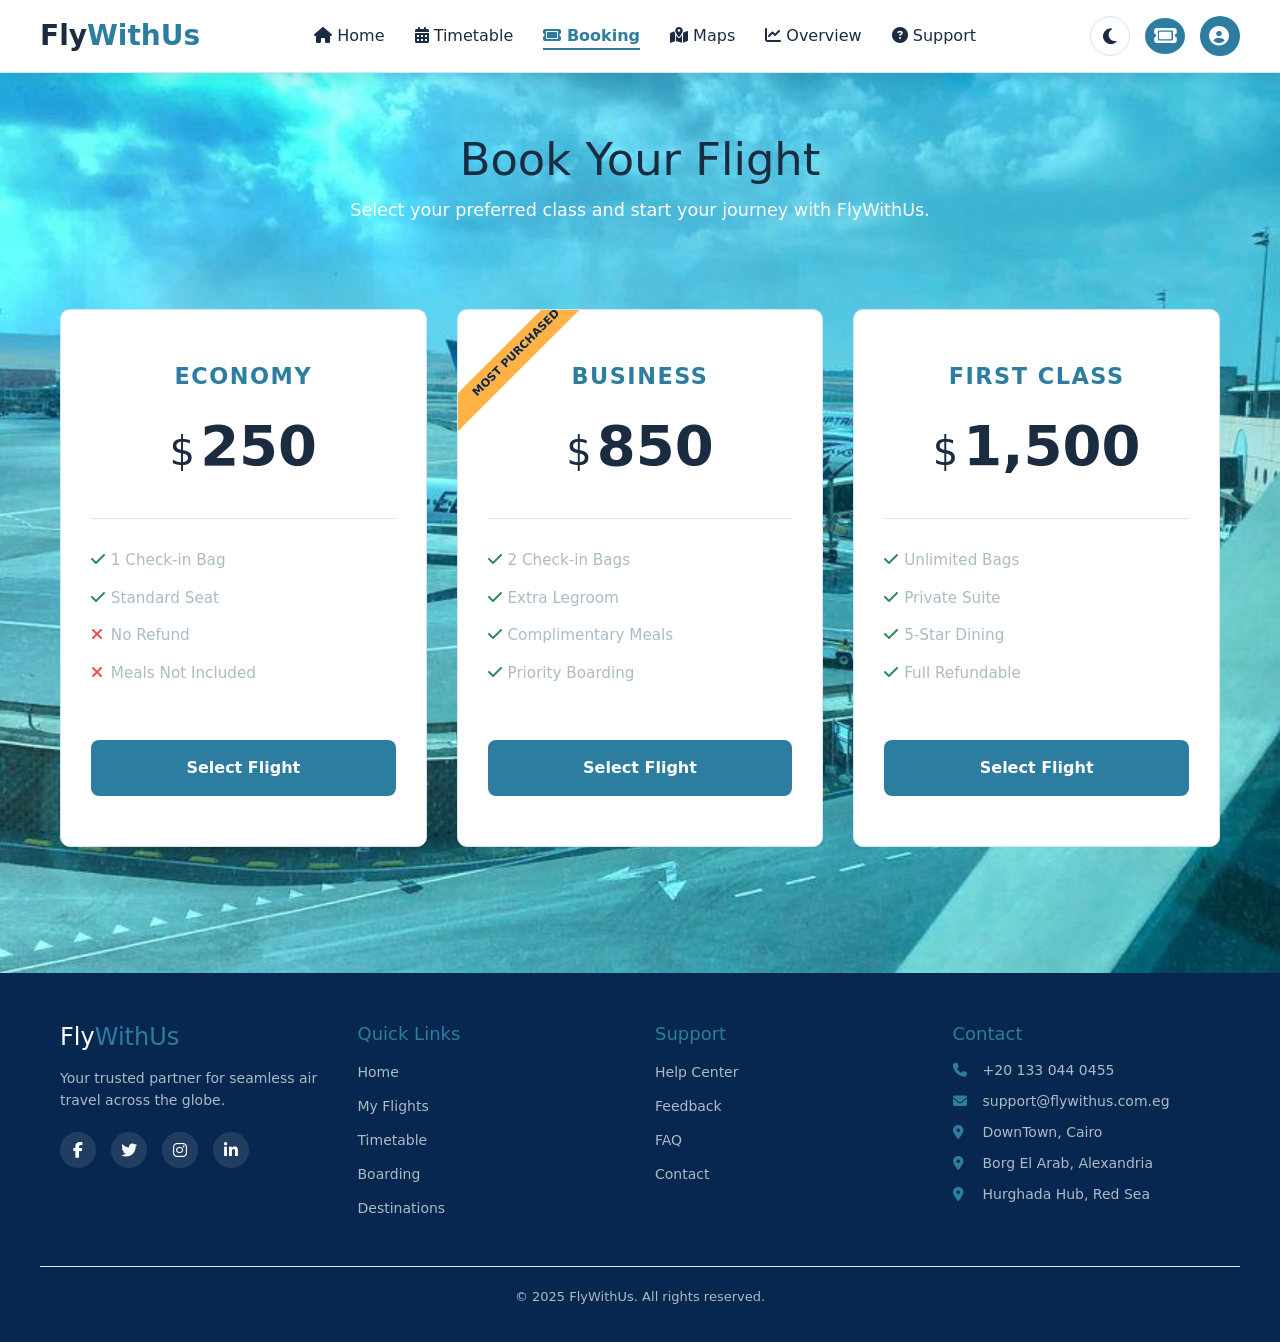
==== Pages/boarding.html @ e9a85240 "dd" ====
<!DOCTYPE html>
<html lang="en">

<head>
    <meta charset="UTF-8">
    <meta name="viewport" content="width=device-width, initial-scale=1.0, user-scalable=yes">
    <title>FlyWithUs | Boarding</title>

    <link rel="stylesheet" href="../Css/bootstrap.css">
    <link rel="stylesheet" href="../Css/fonts.css">
    <link rel="stylesheet" href="../Css/master.css">

    <link rel="stylesheet" href="../Css/Themes/lightTheme.css" id="theme-style">

    <link rel="icon" href="../Imgs/33.jpg" type="image/jpeg">

    <link rel="stylesheet" href="https://cdnjs.cloudflare.com/ajax/libs/font-awesome/6.5.2/css/all.min.css">
</head>

<body>
    <header>
        <div class="logo">
            <a href="../index.html" style="text-decoration: none;">
                <p>Fly<span>WithUs</span></p>
            </a>

        </div>
        <nav>
            <ul>
                <li>
                    <a href="../index.html">
                        <i class="fa-solid fa-house"></i> Home
                    </a>
                </li>
                <li>
                    <a href="../Pages/timetable.html">
                        <i class="fa-solid fa-calendar-days"></i> Timetable
                    </a>
                </li>
                <li>
                    <a href="../Pages/boarding.html" class="active">
                        <i class="fa-solid fa-ticket"></i> Booking
                    </a>
                </li>
                <li>
                    <a href="../Pages/maps-Places.html">
                        <i class="fa-solid fa-map-location-dot"></i> Maps
                    </a>
                </li>
                <li>
                    <a href="../Pages/overview.html">
                        <i class="fa-solid fa-chart-line"></i> Overview
                    </a>
                </li>
                <li>
                    <a href="../Pages/support-feedback.html">
                        <i class="fa-solid fa-circle-question"></i> Support
                    </a>
                </li>
            </ul>
        </nav>
        <div class="header-actions">
            <button id="themeToggle" class="theme-btn" aria-label="Toggle theme">
                <i class="fas fa-moon"></i>
            </button>

            <!-- Ticket Button -->
            <a href="../Pages/yourFlights.html" class="flight-btn">
                <i class="fa-solid fa-ticket"></i> </a>

            <!-- Profile Button -->
            <a href="../Pages/signIn.html" class="profile-btn">
                <i class="fas fa-user-circle"></i>
                <span>Profile</span>
            </a>
        </div>
    </header>
    <main class="booking-container">
        <section class="booking-header">
            <h1>Book Your Flight</h1>
            <p>Select your preferred class and start your journey with FlyWithUs.</p>
        </section>

        <div class="ticket-grid">
            <div class="ticket-card firstone">
                <div class="ticket-type economy ">Economy</div>
                <div class="ticket-price">
                    <span class="currency">$</span>
                    <span class="amount">250</span>
                </div>
                <ul class="ticket-features">
                    <li><i class="fas fa-check"></i> 1 Check-in Bag</li>
                    <li><i class="fas fa-check"></i> Standard Seat</li>
                    <li><i class="fas fa-times"></i> No Refund</li>
                    <li><i class="fas fa-times"></i> Meals Not Included</li>
                </ul>
                <button class="btn-buy">Select Flight</button>
            </div>

            <div class="ticket-card featured secondone">
                <div class="ticket-type business">Business</div>
                <div class="ticket-price">
                    <span class="currency">$</span>
                    <span class="amount">850</span>
                </div>
                <ul class="ticket-features">
                    <li><i class="fas fa-check"></i> 2 Check-in Bags</li>
                    <li><i class="fas fa-check"></i> Extra Legroom</li>
                    <li><i class="fas fa-check"></i> Complimentary Meals</li>
                    <li><i class="fas fa-check"></i> Priority Boarding</li>
                </ul>
                <button class="btn-buy">Select Flight</button>
            </div>

            <div class="ticket-card thirdone">
                <div class="ticket-type first">First Class</div>
                <div class="ticket-price">
                    <span class="currency">$</span>
                    <span class="amount">1,500</span>
                </div>
                <ul class="ticket-features">
                    <li><i class="fas fa-check"></i> Unlimited Bags</li>
                    <li><i class="fas fa-check"></i> Private Suite</li>
                    <li><i class="fas fa-check"></i> 5-Star Dining</li>
                    <li><i class="fas fa-check"></i> Full Refundable</li>
                </ul>
                <button class="btn-buy">Select Flight</button>
            </div>
        </div>
    </main>
    <footer class="simple-footer">
        <div class="footer-grid">
            <div class="footer-col">
                <h3>Fly<span>WithUs</span></h3>
                <p>Your trusted partner for seamless air travel across the globe.</p>
                <div class="social-icons">
                    <a href="#"><i class="fab fa-facebook-f"></i></a>
                    <a href="#"><i class="fab fa-twitter"></i></a>
                    <a href="#"><i class="fab fa-instagram"></i></a>
                    <a href="#"><i class="fab fa-linkedin-in"></i></a>
                </div>
            </div>

            <div class="footer-col">
                <h4>Quick Links</h4>
                <ul>
                    <li><a href="../index.html">Home</a></li>
                    <li><a href="../Pages/yourFlights.html">My Flights</a></li>
                    <li><a href="../Pages/timetable.html">Timetable</a></li>
                    <li><a href="../Pages/boarding.html">Boarding</a></li>
                    <li><a href="../Pages/maps-Places.html">Destinations</a></li>
                </ul>
            </div>

            <div class="footer-col">
                <h4>Support</h4>
                <ul>
                    <li><a href="../Pages/support-feedback.html">Help Center</a></li>
                    <li><a href="../Pages/support-feedback.html">Feedback</a></li>
                    <li><a href="#">FAQ</a></li>
                    <li><a href="#">Contact</a></li>
                </ul>
            </div>

            <div class="footer-col">
                <h4>Contact</h4>
                <ul class="contact-list">
                    <li><i class="fas fa-phone"></i> +20 133 044 0455</li>
                    <li><i class="fas fa-envelope"></i> support@flywithus.com.eg</li>
                    <li><i class="fas fa-map-marker-alt"></i> DownTown, Cairo</li>
                    <li><i class="fas fa-map-marker-alt"></i> Borg El Arab, Alexandria</li>
                    <li><i class="fas fa-map-marker-alt"></i> Hurghada Hub, Red Sea</li>
                </ul>
            </div>
        </div>

        <div class="footer-bottom">
            <p>&copy; 2025 FlyWithUs. All rights reserved.</p>
        </div>
    </footer>

    <script src="../Js/main.js"></script>
    <script src="../Js/bootstrap.js"></script>
</body>

</html>
---- Css/fonts.css ----
/* vietnamese */
@font-face {
    font-family: 'Barlow Condensed';
    font-style: italic;
    font-weight: 100;
    font-display: swap;
    src: url(https://fonts.gstatic.com/s/barlowcondensed/v13/HTxzL3I-JCGChYJ8VI-L6OO_au7B6xTru2H-nKw7aw.woff2) format('woff2');
    unicode-range: U+0102-0103, U+0110-0111, U+0128-0129, U+0168-0169, U+01A0-01A1, U+01AF-01B0, U+0300-0301, U+0303-0304, U+0308-0309, U+0323, U+0329, U+1EA0-1EF9, U+20AB;
}

/* latin-ext */
@font-face {
    font-family: 'Barlow Condensed';
    font-style: italic;
    font-weight: 100;
    font-display: swap;
    src: url(https://fonts.gstatic.com/s/barlowcondensed/v13/HTxzL3I-JCGChYJ8VI-L6OO_au7B6xTru2H_nKw7aw.woff2) format('woff2');
    unicode-range: U+0100-02BA, U+02BD-02C5, U+02C7-02CC, U+02CE-02D7, U+02DD-02FF, U+0304, U+0308, U+0329, U+1D00-1DBF, U+1E00-1E9F, U+1EF2-1EFF, U+2020, U+20A0-20AB, U+20AD-20C0, U+2113, U+2C60-2C7F, U+A720-A7FF;
}

/* latin */
@font-face {
    font-family: 'Barlow Condensed';
    font-style: italic;
    font-weight: 100;
    font-display: swap;
    src: url(https://fonts.gstatic.com/s/barlowcondensed/v13/HTxzL3I-JCGChYJ8VI-L6OO_au7B6xTru2HxnKw.woff2) format('woff2');
    unicode-range: U+0000-00FF, U+0131, U+0152-0153, U+02BB-02BC, U+02C6, U+02DA, U+02DC, U+0304, U+0308, U+0329, U+2000-206F, U+20AC, U+2122, U+2191, U+2193, U+2212, U+2215, U+FEFF, U+FFFD;
}

/* vietnamese */
@font-face {
    font-family: 'Barlow Condensed';
    font-style: italic;
    font-weight: 200;
    font-display: swap;
    src: url(https://fonts.gstatic.com/s/barlowcondensed/v13/HTxyL3I-JCGChYJ8VI-L6OO_au7B6xTrF3DmtIkGUrs.woff2) format('woff2');
    unicode-range: U+0102-0103, U+0110-0111, U+0128-0129, U+0168-0169, U+01A0-01A1, U+01AF-01B0, U+0300-0301, U+0303-0304, U+0308-0309, U+0323, U+0329, U+1EA0-1EF9, U+20AB;
}

/* latin-ext */
@font-face {
    font-family: 'Barlow Condensed';
    font-style: italic;
    font-weight: 200;
    font-display: swap;
    src: url(https://fonts.gstatic.com/s/barlowcondensed/v13/HTxyL3I-JCGChYJ8VI-L6OO_au7B6xTrF3DmtYkGUrs.woff2) format('woff2');
    unicode-range: U+0100-02BA, U+02BD-02C5, U+02C7-02CC, U+02CE-02D7, U+02DD-02FF, U+0304, U+0308, U+0329, U+1D00-1DBF, U+1E00-1E9F, U+1EF2-1EFF, U+2020, U+20A0-20AB, U+20AD-20C0, U+2113, U+2C60-2C7F, U+A720-A7FF;
}

/* latin */
@font-face {
    font-family: 'Barlow Condensed';
    font-style: italic;
    font-weight: 200;
    font-display: swap;
    src: url(https://fonts.gstatic.com/s/barlowcondensed/v13/HTxyL3I-JCGChYJ8VI-L6OO_au7B6xTrF3Dmu4kG.woff2) format('woff2');
    unicode-range: U+0000-00FF, U+0131, U+0152-0153, U+02BB-02BC, U+02C6, U+02DA, U+02DC, U+0304, U+0308, U+0329, U+2000-206F, U+20AC, U+2122, U+2191, U+2193, U+2212, U+2215, U+FEFF, U+FFFD;
}

/* vietnamese */
@font-face {
    font-family: 'Barlow Condensed';
    font-style: italic;
    font-weight: 300;
    font-display: swap;
    src: url(https://fonts.gstatic.com/s/barlowcondensed/v13/HTxyL3I-JCGChYJ8VI-L6OO_au7B6xTrc3PmtIkGUrs.woff2) format('woff2');
    unicode-range: U+0102-0103, U+0110-0111, U+0128-0129, U+0168-0169, U+01A0-01A1, U+01AF-01B0, U+0300-0301, U+0303-0304, U+0308-0309, U+0323, U+0329, U+1EA0-1EF9, U+20AB;
}

/* latin-ext */
@font-face {
    font-family: 'Barlow Condensed';
    font-style: italic;
    font-weight: 300;
    font-display: swap;
    src: url(https://fonts.gstatic.com/s/barlowcondensed/v13/HTxyL3I-JCGChYJ8VI-L6OO_au7B6xTrc3PmtYkGUrs.woff2) format('woff2');
    unicode-range: U+0100-02BA, U+02BD-02C5, U+02C7-02CC, U+02CE-02D7, U+02DD-02FF, U+0304, U+0308, U+0329, U+1D00-1DBF, U+1E00-1E9F, U+1EF2-1EFF, U+2020, U+20A0-20AB, U+20AD-20C0, U+2113, U+2C60-2C7F, U+A720-A7FF;
}

/* latin */
@font-face {
    font-family: 'Barlow Condensed';
    font-style: italic;
    font-weight: 300;
    font-display: swap;
    src: url(https://fonts.gstatic.com/s/barlowcondensed/v13/HTxyL3I-JCGChYJ8VI-L6OO_au7B6xTrc3Pmu4kG.woff2) format('woff2');
    unicode-range: U+0000-00FF, U+0131, U+0152-0153, U+02BB-02BC, U+02C6, U+02DA, U+02DC, U+0304, U+0308, U+0329, U+2000-206F, U+20AC, U+2122, U+2191, U+2193, U+2212, U+2215, U+FEFF, U+FFFD;
}

/* vietnamese */
@font-face {
    font-family: 'Barlow Condensed';
    font-style: italic;
    font-weight: 400;
    font-display: swap;
    src: url(https://fonts.gstatic.com/s/barlowcondensed/v13/HTxxL3I-JCGChYJ8VI-L6OO_au7B6xTj11HzhKg.woff2) format('woff2');
    unicode-range: U+0102-0103, U+0110-0111, U+0128-0129, U+0168-0169, U+01A0-01A1, U+01AF-01B0, U+0300-0301, U+0303-0304, U+0308-0309, U+0323, U+0329, U+1EA0-1EF9, U+20AB;
}

/* latin-ext */
@font-face {
    font-family: 'Barlow Condensed';
    font-style: italic;
    font-weight: 400;
    font-display: swap;
    src: url(https://fonts.gstatic.com/s/barlowcondensed/v13/HTxxL3I-JCGChYJ8VI-L6OO_au7B6xTj1lHzhKg.woff2) format('woff2');
    unicode-range: U+0100-02BA, U+02BD-02C5, U+02C7-02CC, U+02CE-02D7, U+02DD-02FF, U+0304, U+0308, U+0329, U+1D00-1DBF, U+1E00-1E9F, U+1EF2-1EFF, U+2020, U+20A0-20AB, U+20AD-20C0, U+2113, U+2C60-2C7F, U+A720-A7FF;
}

/* latin */
@font-face {
    font-family: 'Barlow Condensed';
    font-style: italic;
    font-weight: 400;
    font-display: swap;
    src: url(https://fonts.gstatic.com/s/barlowcondensed/v13/HTxxL3I-JCGChYJ8VI-L6OO_au7B6xTj2FHz.woff2) format('woff2');
    unicode-range: U+0000-00FF, U+0131, U+0152-0153, U+02BB-02BC, U+02C6, U+02DA, U+02DC, U+0304, U+0308, U+0329, U+2000-206F, U+20AC, U+2122, U+2191, U+2193, U+2212, U+2215, U+FEFF, U+FFFD;
}

/* vietnamese */
@font-face {
    font-family: 'Barlow Condensed';
    font-style: italic;
    font-weight: 500;
    font-display: swap;
    src: url(https://fonts.gstatic.com/s/barlowcondensed/v13/HTxyL3I-JCGChYJ8VI-L6OO_au7B6xTrK3LmtIkGUrs.woff2) format('woff2');
    unicode-range: U+0102-0103, U+0110-0111, U+0128-0129, U+0168-0169, U+01A0-01A1, U+01AF-01B0, U+0300-0301, U+0303-0304, U+0308-0309, U+0323, U+0329, U+1EA0-1EF9, U+20AB;
}

/* latin-ext */
@font-face {
    font-family: 'Barlow Condensed';
    font-style: italic;
    font-weight: 500;
    font-display: swap;
    src: url(https://fonts.gstatic.com/s/barlowcondensed/v13/HTxyL3I-JCGChYJ8VI-L6OO_au7B6xTrK3LmtYkGUrs.woff2) format('woff2');
    unicode-range: U+0100-02BA, U+02BD-02C5, U+02C7-02CC, U+02CE-02D7, U+02DD-02FF, U+0304, U+0308, U+0329, U+1D00-1DBF, U+1E00-1E9F, U+1EF2-1EFF, U+2020, U+20A0-20AB, U+20AD-20C0, U+2113, U+2C60-2C7F, U+A720-A7FF;
}

/* latin */
@font-face {
    font-family: 'Barlow Condensed';
    font-style: italic;
    font-weight: 500;
    font-display: swap;
    src: url(https://fonts.gstatic.com/s/barlowcondensed/v13/HTxyL3I-JCGChYJ8VI-L6OO_au7B6xTrK3Lmu4kG.woff2) format('woff2');
    unicode-range: U+0000-00FF, U+0131, U+0152-0153, U+02BB-02BC, U+02C6, U+02DA, U+02DC, U+0304, U+0308, U+0329, U+2000-206F, U+20AC, U+2122, U+2191, U+2193, U+2212, U+2215, U+FEFF, U+FFFD;
}

/* vietnamese */
@font-face {
    font-family: 'Barlow Condensed';
    font-style: italic;
    font-weight: 600;
    font-display: swap;
    src: url(https://fonts.gstatic.com/s/barlowcondensed/v13/HTxyL3I-JCGChYJ8VI-L6OO_au7B6xTrB3XmtIkGUrs.woff2) format('woff2');
    unicode-range: U+0102-0103, U+0110-0111, U+0128-0129, U+0168-0169, U+01A0-01A1, U+01AF-01B0, U+0300-0301, U+0303-0304, U+0308-0309, U+0323, U+0329, U+1EA0-1EF9, U+20AB;
}

/* latin-ext */
@font-face {
    font-family: 'Barlow Condensed';
    font-style: italic;
    font-weight: 600;
    font-display: swap;
    src: url(https://fonts.gstatic.com/s/barlowcondensed/v13/HTxyL3I-JCGChYJ8VI-L6OO_au7B6xTrB3XmtYkGUrs.woff2) format('woff2');
    unicode-range: U+0100-02BA, U+02BD-02C5, U+02C7-02CC, U+02CE-02D7, U+02DD-02FF, U+0304, U+0308, U+0329, U+1D00-1DBF, U+1E00-1E9F, U+1EF2-1EFF, U+2020, U+20A0-20AB, U+20AD-20C0, U+2113, U+2C60-2C7F, U+A720-A7FF;
}

/* latin */
@font-face {
    font-family: 'Barlow Condensed';
    font-style: italic;
    font-weight: 600;
    font-display: swap;
    src: url(https://fonts.gstatic.com/s/barlowcondensed/v13/HTxyL3I-JCGChYJ8VI-L6OO_au7B6xTrB3Xmu4kG.woff2) format('woff2');
    unicode-range: U+0000-00FF, U+0131, U+0152-0153, U+02BB-02BC, U+02C6, U+02DA, U+02DC, U+0304, U+0308, U+0329, U+2000-206F, U+20AC, U+2122, U+2191, U+2193, U+2212, U+2215, U+FEFF, U+FFFD;
}

/* vietnamese */
@font-face {
    font-family: 'Barlow Condensed';
    font-style: italic;
    font-weight: 700;
    font-display: swap;
    src: url(https://fonts.gstatic.com/s/barlowcondensed/v13/HTxyL3I-JCGChYJ8VI-L6OO_au7B6xTrY3TmtIkGUrs.woff2) format('woff2');
    unicode-range: U+0102-0103, U+0110-0111, U+0128-0129, U+0168-0169, U+01A0-01A1, U+01AF-01B0, U+0300-0301, U+0303-0304, U+0308-0309, U+0323, U+0329, U+1EA0-1EF9, U+20AB;
}

/* latin-ext */
@font-face {
    font-family: 'Barlow Condensed';
    font-style: italic;
    font-weight: 700;
    font-display: swap;
    src: url(https://fonts.gstatic.com/s/barlowcondensed/v13/HTxyL3I-JCGChYJ8VI-L6OO_au7B6xTrY3TmtYkGUrs.woff2) format('woff2');
    unicode-range: U+0100-02BA, U+02BD-02C5, U+02C7-02CC, U+02CE-02D7, U+02DD-02FF, U+0304, U+0308, U+0329, U+1D00-1DBF, U+1E00-1E9F, U+1EF2-1EFF, U+2020, U+20A0-20AB, U+20AD-20C0, U+2113, U+2C60-2C7F, U+A720-A7FF;
}

/* latin */
@font-face {
    font-family: 'Barlow Condensed';
    font-style: italic;
    font-weight: 700;
    font-display: swap;
    src: url(https://fonts.gstatic.com/s/barlowcondensed/v13/HTxyL3I-JCGChYJ8VI-L6OO_au7B6xTrY3Tmu4kG.woff2) format('woff2');
    unicode-range: U+0000-00FF, U+0131, U+0152-0153, U+02BB-02BC, U+02C6, U+02DA, U+02DC, U+0304, U+0308, U+0329, U+2000-206F, U+20AC, U+2122, U+2191, U+2193, U+2212, U+2215, U+FEFF, U+FFFD;
}

/* vietnamese */
@font-face {
    font-family: 'Barlow Condensed';
    font-style: italic;
    font-weight: 800;
    font-display: swap;
    src: url(https://fonts.gstatic.com/s/barlowcondensed/v13/HTxyL3I-JCGChYJ8VI-L6OO_au7B6xTrf3fmtIkGUrs.woff2) format('woff2');
    unicode-range: U+0102-0103, U+0110-0111, U+0128-0129, U+0168-0169, U+01A0-01A1, U+01AF-01B0, U+0300-0301, U+0303-0304, U+0308-0309, U+0323, U+0329, U+1EA0-1EF9, U+20AB;
}

/* latin-ext */
@font-face {
    font-family: 'Barlow Condensed';
    font-style: italic;
    font-weight: 800;
    font-display: swap;
    src: url(https://fonts.gstatic.com/s/barlowcondensed/v13/HTxyL3I-JCGChYJ8VI-L6OO_au7B6xTrf3fmtYkGUrs.woff2) format('woff2');
    unicode-range: U+0100-02BA, U+02BD-02C5, U+02C7-02CC, U+02CE-02D7, U+02DD-02FF, U+0304, U+0308, U+0329, U+1D00-1DBF, U+1E00-1E9F, U+1EF2-1EFF, U+2020, U+20A0-20AB, U+20AD-20C0, U+2113, U+2C60-2C7F, U+A720-A7FF;
}

/* latin */
@font-face {
    font-family: 'Barlow Condensed';
    font-style: italic;
    font-weight: 800;
    font-display: swap;
    src: url(https://fonts.gstatic.com/s/barlowcondensed/v13/HTxyL3I-JCGChYJ8VI-L6OO_au7B6xTrf3fmu4kG.woff2) format('woff2');
    unicode-range: U+0000-00FF, U+0131, U+0152-0153, U+02BB-02BC, U+02C6, U+02DA, U+02DC, U+0304, U+0308, U+0329, U+2000-206F, U+20AC, U+2122, U+2191, U+2193, U+2212, U+2215, U+FEFF, U+FFFD;
}

/* vietnamese */
@font-face {
    font-family: 'Barlow Condensed';
    font-style: italic;
    font-weight: 900;
    font-display: swap;
    src: url(https://fonts.gstatic.com/s/barlowcondensed/v13/HTxyL3I-JCGChYJ8VI-L6OO_au7B6xTrW3bmtIkGUrs.woff2) format('woff2');
    unicode-range: U+0102-0103, U+0110-0111, U+0128-0129, U+0168-0169, U+01A0-01A1, U+01AF-01B0, U+0300-0301, U+0303-0304, U+0308-0309, U+0323, U+0329, U+1EA0-1EF9, U+20AB;
}

/* latin-ext */
@font-face {
    font-family: 'Barlow Condensed';
    font-style: italic;
    font-weight: 900;
    font-display: swap;
    src: url(https://fonts.gstatic.com/s/barlowcondensed/v13/HTxyL3I-JCGChYJ8VI-L6OO_au7B6xTrW3bmtYkGUrs.woff2) format('woff2');
    unicode-range: U+0100-02BA, U+02BD-02C5, U+02C7-02CC, U+02CE-02D7, U+02DD-02FF, U+0304, U+0308, U+0329, U+1D00-1DBF, U+1E00-1E9F, U+1EF2-1EFF, U+2020, U+20A0-20AB, U+20AD-20C0, U+2113, U+2C60-2C7F, U+A720-A7FF;
}

/* latin */
@font-face {
    font-family: 'Barlow Condensed';
    font-style: italic;
    font-weight: 900;
    font-display: swap;
    src: url(https://fonts.gstatic.com/s/barlowcondensed/v13/HTxyL3I-JCGChYJ8VI-L6OO_au7B6xTrW3bmu4kG.woff2) format('woff2');
    unicode-range: U+0000-00FF, U+0131, U+0152-0153, U+02BB-02BC, U+02C6, U+02DA, U+02DC, U+0304, U+0308, U+0329, U+2000-206F, U+20AC, U+2122, U+2191, U+2193, U+2212, U+2215, U+FEFF, U+FFFD;
}

/* vietnamese */
@font-face {
    font-family: 'Barlow Condensed';
    font-style: normal;
    font-weight: 100;
    font-display: swap;
    src: url(https://fonts.gstatic.com/s/barlowcondensed/v13/HTxxL3I-JCGChYJ8VI-L6OO_au7B43Lj11HzhKg.woff2) format('woff2');
    unicode-range: U+0102-0103, U+0110-0111, U+0128-0129, U+0168-0169, U+01A0-01A1, U+01AF-01B0, U+0300-0301, U+0303-0304, U+0308-0309, U+0323, U+0329, U+1EA0-1EF9, U+20AB;
}

/* latin-ext */
@font-face {
    font-family: 'Barlow Condensed';
    font-style: normal;
    font-weight: 100;
    font-display: swap;
    src: url(https://fonts.gstatic.com/s/barlowcondensed/v13/HTxxL3I-JCGChYJ8VI-L6OO_au7B43Lj1lHzhKg.woff2) format('woff2');
    unicode-range: U+0100-02BA, U+02BD-02C5, U+02C7-02CC, U+02CE-02D7, U+02DD-02FF, U+0304, U+0308, U+0329, U+1D00-1DBF, U+1E00-1E9F, U+1EF2-1EFF, U+2020, U+20A0-20AB, U+20AD-20C0, U+2113, U+2C60-2C7F, U+A720-A7FF;
}

/* latin */
@font-face {
    font-family: 'Barlow Condensed';
    font-style: normal;
    font-weight: 100;
    font-display: swap;
    src: url(https://fonts.gstatic.com/s/barlowcondensed/v13/HTxxL3I-JCGChYJ8VI-L6OO_au7B43Lj2FHz.woff2) format('woff2');
    unicode-range: U+0000-00FF, U+0131, U+0152-0153, U+02BB-02BC, U+02C6, U+02DA, U+02DC, U+0304, U+0308, U+0329, U+2000-206F, U+20AC, U+2122, U+2191, U+2193, U+2212, U+2215, U+FEFF, U+FFFD;
}

/* vietnamese */
@font-face {
    font-family: 'Barlow Condensed';
    font-style: normal;
    font-weight: 200;
    font-display: swap;
    src: url(https://fonts.gstatic.com/s/barlowcondensed/v13/HTxwL3I-JCGChYJ8VI-L6OO_au7B497yz3nWuZEC.woff2) format('woff2');
    unicode-range: U+0102-0103, U+0110-0111, U+0128-0129, U+0168-0169, U+01A0-01A1, U+01AF-01B0, U+0300-0301, U+0303-0304, U+0308-0309, U+0323, U+0329, U+1EA0-1EF9, U+20AB;
}

/* latin-ext */
@font-face {
    font-family: 'Barlow Condensed';
    font-style: normal;
    font-weight: 200;
    font-display: swap;
    src: url(https://fonts.gstatic.com/s/barlowcondensed/v13/HTxwL3I-JCGChYJ8VI-L6OO_au7B497yz3jWuZEC.woff2) format('woff2');
    unicode-range: U+0100-02BA, U+02BD-02C5, U+02C7-02CC, U+02CE-02D7, U+02DD-02FF, U+0304, U+0308, U+0329, U+1D00-1DBF, U+1E00-1E9F, U+1EF2-1EFF, U+2020, U+20A0-20AB, U+20AD-20C0, U+2113, U+2C60-2C7F, U+A720-A7FF;
}

/* latin */
@font-face {
    font-family: 'Barlow Condensed';
    font-style: normal;
    font-weight: 200;
    font-display: swap;
    src: url(https://fonts.gstatic.com/s/barlowcondensed/v13/HTxwL3I-JCGChYJ8VI-L6OO_au7B497yz3bWuQ.woff2) format('woff2');
    unicode-range: U+0000-00FF, U+0131, U+0152-0153, U+02BB-02BC, U+02C6, U+02DA, U+02DC, U+0304, U+0308, U+0329, U+2000-206F, U+20AC, U+2122, U+2191, U+2193, U+2212, U+2215, U+FEFF, U+FFFD;
}

/* vietnamese */
@font-face {
    font-family: 'Barlow Condensed';
    font-style: normal;
    font-weight: 300;
    font-display: swap;
    src: url(https://fonts.gstatic.com/s/barlowcondensed/v13/HTxwL3I-JCGChYJ8VI-L6OO_au7B47rxz3nWuZEC.woff2) format('woff2');
    unicode-range: U+0102-0103, U+0110-0111, U+0128-0129, U+0168-0169, U+01A0-01A1, U+01AF-01B0, U+0300-0301, U+0303-0304, U+0308-0309, U+0323, U+0329, U+1EA0-1EF9, U+20AB;
}

/* latin-ext */
@font-face {
    font-family: 'Barlow Condensed';
    font-style: normal;
    font-weight: 300;
    font-display: swap;
    src: url(https://fonts.gstatic.com/s/barlowcondensed/v13/HTxwL3I-JCGChYJ8VI-L6OO_au7B47rxz3jWuZEC.woff2) format('woff2');
    unicode-range: U+0100-02BA, U+02BD-02C5, U+02C7-02CC, U+02CE-02D7, U+02DD-02FF, U+0304, U+0308, U+0329, U+1D00-1DBF, U+1E00-1E9F, U+1EF2-1EFF, U+2020, U+20A0-20AB, U+20AD-20C0, U+2113, U+2C60-2C7F, U+A720-A7FF;
}

/* latin */
@font-face {
    font-family: 'Barlow Condensed';
    font-style: normal;
    font-weight: 300;
    font-display: swap;
    src: url(https://fonts.gstatic.com/s/barlowcondensed/v13/HTxwL3I-JCGChYJ8VI-L6OO_au7B47rxz3bWuQ.woff2) format('woff2');
    unicode-range: U+0000-00FF, U+0131, U+0152-0153, U+02BB-02BC, U+02C6, U+02DA, U+02DC, U+0304, U+0308, U+0329, U+2000-206F, U+20AC, U+2122, U+2191, U+2193, U+2212, U+2215, U+FEFF, U+FFFD;
}

/* vietnamese */
@font-face {
    font-family: 'Barlow Condensed';
    font-style: normal;
    font-weight: 400;
    font-display: swap;
    src: url(https://fonts.gstatic.com/s/barlowcondensed/v13/HTx3L3I-JCGChYJ8VI-L6OO_au7B6x7T2kn3.woff2) format('woff2');
    unicode-range: U+0102-0103, U+0110-0111, U+0128-0129, U+0168-0169, U+01A0-01A1, U+01AF-01B0, U+0300-0301, U+0303-0304, U+0308-0309, U+0323, U+0329, U+1EA0-1EF9, U+20AB;
}

/* latin-ext */
@font-face {
    font-family: 'Barlow Condensed';
    font-style: normal;
    font-weight: 400;
    font-display: swap;
    src: url(https://fonts.gstatic.com/s/barlowcondensed/v13/HTx3L3I-JCGChYJ8VI-L6OO_au7B6x_T2kn3.woff2) format('woff2');
    unicode-range: U+0100-02BA, U+02BD-02C5, U+02C7-02CC, U+02CE-02D7, U+02DD-02FF, U+0304, U+0308, U+0329, U+1D00-1DBF, U+1E00-1E9F, U+1EF2-1EFF, U+2020, U+20A0-20AB, U+20AD-20C0, U+2113, U+2C60-2C7F, U+A720-A7FF;
}

/* latin */
@font-face {
    font-family: 'Barlow Condensed';
    font-style: normal;
    font-weight: 400;
    font-display: swap;
    src: url(https://fonts.gstatic.com/s/barlowcondensed/v13/HTx3L3I-JCGChYJ8VI-L6OO_au7B6xHT2g.woff2) format('woff2');
    unicode-range: U+0000-00FF, U+0131, U+0152-0153, U+02BB-02BC, U+02C6, U+02DA, U+02DC, U+0304, U+0308, U+0329, U+2000-206F, U+20AC, U+2122, U+2191, U+2193, U+2212, U+2215, U+FEFF, U+FFFD;
}

/* vietnamese */
@font-face {
    font-family: 'Barlow Condensed';
    font-style: normal;
    font-weight: 500;
    font-display: swap;
    src: url(https://fonts.gstatic.com/s/barlowcondensed/v13/HTxwL3I-JCGChYJ8VI-L6OO_au7B4-Lwz3nWuZEC.woff2) format('woff2');
    unicode-range: U+0102-0103, U+0110-0111, U+0128-0129, U+0168-0169, U+01A0-01A1, U+01AF-01B0, U+0300-0301, U+0303-0304, U+0308-0309, U+0323, U+0329, U+1EA0-1EF9, U+20AB;
}

/* latin-ext */
@font-face {
    font-family: 'Barlow Condensed';
    font-style: normal;
    font-weight: 500;
    font-display: swap;
    src: url(https://fonts.gstatic.com/s/barlowcondensed/v13/HTxwL3I-JCGChYJ8VI-L6OO_au7B4-Lwz3jWuZEC.woff2) format('woff2');
    unicode-range: U+0100-02BA, U+02BD-02C5, U+02C7-02CC, U+02CE-02D7, U+02DD-02FF, U+0304, U+0308, U+0329, U+1D00-1DBF, U+1E00-1E9F, U+1EF2-1EFF, U+2020, U+20A0-20AB, U+20AD-20C0, U+2113, U+2C60-2C7F, U+A720-A7FF;
}

/* latin */
@font-face {
    font-family: 'Barlow Condensed';
    font-style: normal;
    font-weight: 500;
    font-display: swap;
    src: url(https://fonts.gstatic.com/s/barlowcondensed/v13/HTxwL3I-JCGChYJ8VI-L6OO_au7B4-Lwz3bWuQ.woff2) format('woff2');
    unicode-range: U+0000-00FF, U+0131, U+0152-0153, U+02BB-02BC, U+02C6, U+02DA, U+02DC, U+0304, U+0308, U+0329, U+2000-206F, U+20AC, U+2122, U+2191, U+2193, U+2212, U+2215, U+FEFF, U+FFFD;
}

/* vietnamese */
@font-face {
    font-family: 'Barlow Condensed';
    font-style: normal;
    font-weight: 600;
    font-display: swap;
    src: url(https://fonts.gstatic.com/s/barlowcondensed/v13/HTxwL3I-JCGChYJ8VI-L6OO_au7B4873z3nWuZEC.woff2) format('woff2');
    unicode-range: U+0102-0103, U+0110-0111, U+0128-0129, U+0168-0169, U+01A0-01A1, U+01AF-01B0, U+0300-0301, U+0303-0304, U+0308-0309, U+0323, U+0329, U+1EA0-1EF9, U+20AB;
}

/* latin-ext */
@font-face {
    font-family: 'Barlow Condensed';
    font-style: normal;
    font-weight: 600;
    font-display: swap;
    src: url(https://fonts.gstatic.com/s/barlowcondensed/v13/HTxwL3I-JCGChYJ8VI-L6OO_au7B4873z3jWuZEC.woff2) format('woff2');
    unicode-range: U+0100-02BA, U+02BD-02C5, U+02C7-02CC, U+02CE-02D7, U+02DD-02FF, U+0304, U+0308, U+0329, U+1D00-1DBF, U+1E00-1E9F, U+1EF2-1EFF, U+2020, U+20A0-20AB, U+20AD-20C0, U+2113, U+2C60-2C7F, U+A720-A7FF;
}

/* latin */
@font-face {
    font-family: 'Barlow Condensed';
    font-style: normal;
    font-weight: 600;
    font-display: swap;
    src: url(https://fonts.gstatic.com/s/barlowcondensed/v13/HTxwL3I-JCGChYJ8VI-L6OO_au7B4873z3bWuQ.woff2) format('woff2');
    unicode-range: U+0000-00FF, U+0131, U+0152-0153, U+02BB-02BC, U+02C6, U+02DA, U+02DC, U+0304, U+0308, U+0329, U+2000-206F, U+20AC, U+2122, U+2191, U+2193, U+2212, U+2215, U+FEFF, U+FFFD;
}

/* vietnamese */
@font-face {
    font-family: 'Barlow Condensed';
    font-style: normal;
    font-weight: 700;
    font-display: swap;
    src: url(https://fonts.gstatic.com/s/barlowcondensed/v13/HTxwL3I-JCGChYJ8VI-L6OO_au7B46r2z3nWuZEC.woff2) format('woff2');
    unicode-range: U+0102-0103, U+0110-0111, U+0128-0129, U+0168-0169, U+01A0-01A1, U+01AF-01B0, U+0300-0301, U+0303-0304, U+0308-0309, U+0323, U+0329, U+1EA0-1EF9, U+20AB;
}

/* latin-ext */
@font-face {
    font-family: 'Barlow Condensed';
    font-style: normal;
    font-weight: 700;
    font-display: swap;
    src: url(https://fonts.gstatic.com/s/barlowcondensed/v13/HTxwL3I-JCGChYJ8VI-L6OO_au7B46r2z3jWuZEC.woff2) format('woff2');
    unicode-range: U+0100-02BA, U+02BD-02C5, U+02C7-02CC, U+02CE-02D7, U+02DD-02FF, U+0304, U+0308, U+0329, U+1D00-1DBF, U+1E00-1E9F, U+1EF2-1EFF, U+2020, U+20A0-20AB, U+20AD-20C0, U+2113, U+2C60-2C7F, U+A720-A7FF;
}

/* latin */
@font-face {
    font-family: 'Barlow Condensed';
    font-style: normal;
    font-weight: 700;
    font-display: swap;
    src: url(https://fonts.gstatic.com/s/barlowcondensed/v13/HTxwL3I-JCGChYJ8VI-L6OO_au7B46r2z3bWuQ.woff2) format('woff2');
    unicode-range: U+0000-00FF, U+0131, U+0152-0153, U+02BB-02BC, U+02C6, U+02DA, U+02DC, U+0304, U+0308, U+0329, U+2000-206F, U+20AC, U+2122, U+2191, U+2193, U+2212, U+2215, U+FEFF, U+FFFD;
}

/* vietnamese */
@font-face {
    font-family: 'Barlow Condensed';
    font-style: normal;
    font-weight: 800;
    font-display: swap;
    src: url(https://fonts.gstatic.com/s/barlowcondensed/v13/HTxwL3I-JCGChYJ8VI-L6OO_au7B47b1z3nWuZEC.woff2) format('woff2');
    unicode-range: U+0102-0103, U+0110-0111, U+0128-0129, U+0168-0169, U+01A0-01A1, U+01AF-01B0, U+0300-0301, U+0303-0304, U+0308-0309, U+0323, U+0329, U+1EA0-1EF9, U+20AB;
}

/* latin-ext */
@font-face {
    font-family: 'Barlow Condensed';
    font-style: normal;
    font-weight: 800;
    font-display: swap;
    src: url(https://fonts.gstatic.com/s/barlowcondensed/v13/HTxwL3I-JCGChYJ8VI-L6OO_au7B47b1z3jWuZEC.woff2) format('woff2');
    unicode-range: U+0100-02BA, U+02BD-02C5, U+02C7-02CC, U+02CE-02D7, U+02DD-02FF, U+0304, U+0308, U+0329, U+1D00-1DBF, U+1E00-1E9F, U+1EF2-1EFF, U+2020, U+20A0-20AB, U+20AD-20C0, U+2113, U+2C60-2C7F, U+A720-A7FF;
}

/* latin */
@font-face {
    font-family: 'Barlow Condensed';
    font-style: normal;
    font-weight: 800;
    font-display: swap;
    src: url(https://fonts.gstatic.com/s/barlowcondensed/v13/HTxwL3I-JCGChYJ8VI-L6OO_au7B47b1z3bWuQ.woff2) format('woff2');
    unicode-range: U+0000-00FF, U+0131, U+0152-0153, U+02BB-02BC, U+02C6, U+02DA, U+02DC, U+0304, U+0308, U+0329, U+2000-206F, U+20AC, U+2122, U+2191, U+2193, U+2212, U+2215, U+FEFF, U+FFFD;
}

/* vietnamese */
@font-face {
    font-family: 'Barlow Condensed';
    font-style: normal;
    font-weight: 900;
    font-display: swap;
    src: url(https://fonts.gstatic.com/s/barlowcondensed/v13/HTxwL3I-JCGChYJ8VI-L6OO_au7B45L0z3nWuZEC.woff2) format('woff2');
    unicode-range: U+0102-0103, U+0110-0111, U+0128-0129, U+0168-0169, U+01A0-01A1, U+01AF-01B0, U+0300-0301, U+0303-0304, U+0308-0309, U+0323, U+0329, U+1EA0-1EF9, U+20AB;
}

/* latin-ext */
@font-face {
    font-family: 'Barlow Condensed';
    font-style: normal;
    font-weight: 900;
    font-display: swap;
    src: url(https://fonts.gstatic.com/s/barlowcondensed/v13/HTxwL3I-JCGChYJ8VI-L6OO_au7B45L0z3jWuZEC.woff2) format('woff2');
    unicode-range: U+0100-02BA, U+02BD-02C5, U+02C7-02CC, U+02CE-02D7, U+02DD-02FF, U+0304, U+0308, U+0329, U+1D00-1DBF, U+1E00-1E9F, U+1EF2-1EFF, U+2020, U+20A0-20AB, U+20AD-20C0, U+2113, U+2C60-2C7F, U+A720-A7FF;
}

/* latin */
@font-face {
    font-family: 'Barlow Condensed';
    font-style: normal;
    font-weight: 900;
    font-display: swap;
    src: url(https://fonts.gstatic.com/s/barlowcondensed/v13/HTxwL3I-JCGChYJ8VI-L6OO_au7B45L0z3bWuQ.woff2) format('woff2');
    unicode-range: U+0000-00FF, U+0131, U+0152-0153, U+02BB-02BC, U+02C6, U+02DA, U+02DC, U+0304, U+0308, U+0329, U+2000-206F, U+20AC, U+2122, U+2191, U+2193, U+2212, U+2215, U+FEFF, U+FFFD;
}

/* cyrillic-ext */
@font-face {
    font-family: 'Nunito Sans';
    font-style: italic;
    font-weight: 200 1000;
    font-stretch: 100%;
    font-display: swap;
    src: url(https://fonts.gstatic.com/s/nunitosans/v19/pe0OMImSLYBIv1o4X1M8cce4OdVisMz5nZRqy6cmmmU3t3NeCAAFOvV9SNjBw3uBZFI.woff2) format('woff2');
    unicode-range: U+0460-052F, U+1C80-1C8A, U+20B4, U+2DE0-2DFF, U+A640-A69F, U+FE2E-FE2F;
}

/* cyrillic */
@font-face {
    font-family: 'Nunito Sans';
    font-style: italic;
    font-weight: 200 1000;
    font-stretch: 100%;
    font-display: swap;
    src: url(https://fonts.gstatic.com/s/nunitosans/v19/pe0OMImSLYBIv1o4X1M8cce4OdVisMz5nZRqy6cmmmU3t3NeCAAFOvV9SNjBynuBZFI.woff2) format('woff2');
    unicode-range: U+0301, U+0400-045F, U+0490-0491, U+04B0-04B1, U+2116;
}

/* vietnamese */
@font-face {
    font-family: 'Nunito Sans';
    font-style: italic;
    font-weight: 200 1000;
    font-stretch: 100%;
    font-display: swap;
    src: url(https://fonts.gstatic.com/s/nunitosans/v19/pe0OMImSLYBIv1o4X1M8cce4OdVisMz5nZRqy6cmmmU3t3NeCAAFOvV9SNjBwXuBZFI.woff2) format('woff2');
    unicode-range: U+0102-0103, U+0110-0111, U+0128-0129, U+0168-0169, U+01A0-01A1, U+01AF-01B0, U+0300-0301, U+0303-0304, U+0308-0309, U+0323, U+0329, U+1EA0-1EF9, U+20AB;
}

/* latin-ext */
@font-face {
    font-family: 'Nunito Sans';
    font-style: italic;
    font-weight: 200 1000;
    font-stretch: 100%;
    font-display: swap;
    src: url(https://fonts.gstatic.com/s/nunitosans/v19/pe0OMImSLYBIv1o4X1M8cce4OdVisMz5nZRqy6cmmmU3t3NeCAAFOvV9SNjBwHuBZFI.woff2) format('woff2');
    unicode-range: U+0100-02BA, U+02BD-02C5, U+02C7-02CC, U+02CE-02D7, U+02DD-02FF, U+0304, U+0308, U+0329, U+1D00-1DBF, U+1E00-1E9F, U+1EF2-1EFF, U+2020, U+20A0-20AB, U+20AD-20C0, U+2113, U+2C60-2C7F, U+A720-A7FF;
}

/* latin */
@font-face {
    font-family: 'Nunito Sans';
    font-style: italic;
    font-weight: 200 1000;
    font-stretch: 100%;
    font-display: swap;
    src: url(https://fonts.gstatic.com/s/nunitosans/v19/pe0OMImSLYBIv1o4X1M8cce4OdVisMz5nZRqy6cmmmU3t3NeCAAFOvV9SNjBznuB.woff2) format('woff2');
    unicode-range: U+0000-00FF, U+0131, U+0152-0153, U+02BB-02BC, U+02C6, U+02DA, U+02DC, U+0304, U+0308, U+0329, U+2000-206F, U+20AC, U+2122, U+2191, U+2193, U+2212, U+2215, U+FEFF, U+FFFD;
}

/* cyrillic-ext */
@font-face {
    font-family: 'Nunito Sans';
    font-style: normal;
    font-weight: 200 1000;
    font-stretch: 100%;
    font-display: swap;
    src: url(https://fonts.gstatic.com/s/nunitosans/v19/pe0AMImSLYBIv1o4X1M8ce2xCx3yop4tQpF_MeTm0lfUVwoNnq4CLz0_kJDxzGOF.woff2) format('woff2');
    unicode-range: U+0460-052F, U+1C80-1C8A, U+20B4, U+2DE0-2DFF, U+A640-A69F, U+FE2E-FE2F;
}

/* cyrillic */
@font-face {
    font-family: 'Nunito Sans';
    font-style: normal;
    font-weight: 200 1000;
    font-stretch: 100%;
    font-display: swap;
    src: url(https://fonts.gstatic.com/s/nunitosans/v19/pe0AMImSLYBIv1o4X1M8ce2xCx3yop4tQpF_MeTm0lfUVwoNnq4CLz0_kJnxzGOF.woff2) format('woff2');
    unicode-range: U+0301, U+0400-045F, U+0490-0491, U+04B0-04B1, U+2116;
}

/* vietnamese */
@font-face {
    font-family: 'Nunito Sans';
    font-style: normal;
    font-weight: 200 1000;
    font-stretch: 100%;
    font-display: swap;
    src: url(https://fonts.gstatic.com/s/nunitosans/v19/pe0AMImSLYBIv1o4X1M8ce2xCx3yop4tQpF_MeTm0lfUVwoNnq4CLz0_kJLxzGOF.woff2) format('woff2');
    unicode-range: U+0102-0103, U+0110-0111, U+0128-0129, U+0168-0169, U+01A0-01A1, U+01AF-01B0, U+0300-0301, U+0303-0304, U+0308-0309, U+0323, U+0329, U+1EA0-1EF9, U+20AB;
}

/* latin-ext */
@font-face {
    font-family: 'Nunito Sans';
    font-style: normal;
    font-weight: 200 1000;
    font-stretch: 100%;
    font-display: swap;
    src: url(https://fonts.gstatic.com/s/nunitosans/v19/pe0AMImSLYBIv1o4X1M8ce2xCx3yop4tQpF_MeTm0lfUVwoNnq4CLz0_kJPxzGOF.woff2) format('woff2');
    unicode-range: U+0100-02BA, U+02BD-02C5, U+02C7-02CC, U+02CE-02D7, U+02DD-02FF, U+0304, U+0308, U+0329, U+1D00-1DBF, U+1E00-1E9F, U+1EF2-1EFF, U+2020, U+20A0-20AB, U+20AD-20C0, U+2113, U+2C60-2C7F, U+A720-A7FF;
}

/* latin */
@font-face {
    font-family: 'Nunito Sans';
    font-style: normal;
    font-weight: 200 1000;
    font-stretch: 100%;
    font-display: swap;
    src: url(https://fonts.gstatic.com/s/nunitosans/v19/pe0AMImSLYBIv1o4X1M8ce2xCx3yop4tQpF_MeTm0lfUVwoNnq4CLz0_kJ3xzA.woff2) format('woff2');
    unicode-range: U+0000-00FF, U+0131, U+0152-0153, U+02BB-02BC, U+02C6, U+02DA, U+02DC, U+0304, U+0308, U+0329, U+2000-206F, U+20AC, U+2122, U+2191, U+2193, U+2212, U+2215, U+FEFF, U+FFFD;
}
---- Css/master.css ----
@import url(../Css/Themes/lightTheme.css);
@import url(../Css/Themes/darkTheme.css);
* {
    padding: 0;
    margin: 0;
    box-sizing: border-box;
}


/**********************************
            Header Styles
 **********************************/

header {
    display: flex;
    justify-content: space-between;
    align-items: center;
    padding: 15px 40px;
    background-color: var(--color-surface);
    border-bottom: 1px solid var(--color-border);
    position: sticky;
    top: 0;
    z-index: 1000;
    box-shadow: var(--shadow-soft);
}


/* Logo */

.logo p {
    font-size: 28px;
    font-weight: bold;
    margin: 0;
    color: var(--text-main);
}

.logo span {
    color: var(--color-secondary);
}


/* Navigation */

nav ul {
    display: flex;
    list-style: none;
    gap: 30px;
    margin: 0;
    padding: 0;
}

nav ul li a {
    text-decoration: none;
    color: var(--text-main);
    font-weight: 500;
    transition: color var(--transition);
    position: relative;
}

nav ul li a:hover {
    color: var(--color-secondary);
}

nav ul li a::after {
    content: "";
    position: absolute;
    bottom: -5px;
    left: 0;
    width: 0;
    height: 2px;
    background: var(--color-secondary);
    transition: width var(--transition);
}

nav ul li a:hover::after,
nav ul li a.active::after {
    width: 100%;
}

nav ul li a.active {
    color: var(--color-secondary);
    font-weight: bold;
}


/* Header Actions */

.header-actions {
    display: flex;
    align-items: center;
    gap: 15px;
}


/* Theme Toggle Button */

.theme-btn {
    background: var(--color-surface);
    border: 1px solid var(--color-border);
    border-radius: 50%;
    width: 40px;
    height: 40px;
    cursor: pointer;
    color: var(--text-main);
    font-size: 18px;
    transition: all var(--transition);
}

.theme-btn:hover {
    background: var(--color-secondary);
    color: white;
    transform: rotate(15deg);
}


/* Profile Button (Simple Link) */

.flight-btn,
.profile-btn {
    background: var(--color-secondary);
    border-radius: 50%;
    padding: 8px 10px;
    display: flex;
    align-items: center;
    gap: 8px;
    cursor: pointer;
    width: 40px;
    overflow: hidden;
    color: white;
    text-decoration: none;
    transition: all var(--transition);
}


/* text hidden */

.profile-btn span {
    opacity: 0;
    transform: translateX(-8px);
    white-space: nowrap;
    transition: all var(--transition);
    font-weight: bold;
}

.flight-btn i,
.profile-btn i {
    font-size: 20px;
    color: white;
    margin-left: -1px;
}


/* hover effects */

.flight-btn:hover,
.profile-btn:hover {
    background: var(--color-accent);
    border-radius: 50px;
}


/* expand */

.profile-btn:hover {
    width: 110px;
    justify-content: flex-start;
    /* icon stays left */
    padding: 8px 12px;
}

.profile-btn:hover span {
    opacity: 1;
    transform: translateX(0);
}


/**********************************
        Home Styles
 **********************************/

.homecontent {
    background: url("../Imgs/home.jpg") center/cover no-repeat fixed;
}

.container {
    width: 90%;
    max-width: 1200px;
    margin: 0 auto;
}

.hero-section {
    height: 100%;
    width: 100%;
    background: url("../Imgs/home.jpg") center/cover no-repeat fixed;
    height: 100vh;
}

.overlay {
    background: linear-gradient( to right, rgba(8, 39, 80, 0.8), rgba(8, 39, 80, 0.4));
    width: 100%;
    height: 100%;
    min-height: 80vh;
    display: flex;
    align-items: center;
}

.hero-text {
    animation: fadeIn 1s ease;
}

@keyframes fadeIn {
    from {
        opacity: 0;
        transform: translatex(-200px);
    }
    to {
        opacity: 1;
        transform: translatex(0);
    }
}

.hero-text h1 {
    font-size: 4rem;
    color: var(--text-on-dark);
    line-height: 1.1;
    margin-bottom: 20px;
    font-weight: 800;
}

.hero-text h1 span {
    color: var(--color-accent);
}

.hero-text p {
    color: var(--text-on-dark);
    font-size: 1.1rem;
    margin-bottom: 30px;
}

.btn-primary {
    background-color: var(--color-accent);
    color: var(--color-primary);
    padding: 16px 32px;
    border: none;
    border-radius: 50px;
    font-weight: 700;
    text-transform: uppercase;
    cursor: pointer;
    transition: var(--transition);
}

.btn-primary:hover {
    background-color: var(--color-surface);
    transform: translateY(-3px);
}


/* --- STATS SECTION --- */

.stats-section {
    margin-top: -60px;
    position: relative;
}

.stats-grid {
    display: grid;
    grid-template-columns: repeat(4, 1fr);
    gap: 20px;
}

.stat-card {
    background: var(--color-surface);
    padding: 40px 20px;
    border-radius: var(--radius-md);
    text-align: center;
    box-shadow: var(--shadow-soft);
    border-top: 5px solid var(--color-secondary);
    transition: var(--transition);
}

.stat-card:hover {
    transform: translateY(-10px);
    border-top-color: var(--color-accent);
}

.stat-icon {
    font-size: 2rem;
    color: var(--color-secondary);
    margin-bottom: 15px;
}

.stat-number {
    font-size: 2.5rem;
    font-weight: 800;
    color: var(--text-on-inv);
}

.stat-label {
    color: var(--text-muted);
    text-transform: uppercase;
    font-size: 0.8rem;
    font-weight: 600;
    letter-spacing: 1px;
}

.why-us {
    padding: 100px 0;
}

.section-header {
    text-align: center;
    margin-bottom: 60px;
}

.section-header h2 {
    font-size: 2.5rem;
    color: var(--color-primary);
    margin-bottom: 10px;
}

.header-line {
    width: 120px;
    height: 4px;
    background: var(--color-accent);
    margin: 12px auto;
}

.features-grid {
    display: grid;
    grid-template-columns: repeat(3, 1fr);
    gap: 30px;
}

.feature-box {
    background: var(--color-surface);
    padding: 40px;
    border-radius: var(--radius-md);
    border: 1px solid var(--color-border);
    transition: var(--transition);
}

.feature-box:hover {
    background: var(--color-surface);
    transform: scale(1.02);
    box-shadow: var(--shadow-soft);
}

.icon-wrapper {
    width: 50px;
    height: 50px;
    background: var(--color-secondary);
    color: white;
    border-radius: 12px;
    display: flex;
    align-items: center;
    justify-content: center;
    font-size: 1.2rem;
    margin-bottom: 20px;
}

.feature-box h3 {
    margin-bottom: 15px;
    color: var(--text-on-inv);
    font-weight: bold;
}

.feature-box p {
    color: var(--text-muted);
    font-size: 0.95rem;
}


/**********************************
        TimeTable Styles
 **********************************/


/* Container Regulation */

.BD {
    position: relative;
    width: 100%;
    overflow-x: hidden;
    background: url("../Imgs/40.jpg") no-repeat center center;
}

.BD::before {
    content: "";
    position: fixed;
    top: 0;
    left: 0;
    width: 100%;
    height: 100%;
    z-index: -1;
    background: url("../Imgs/40.jpg") no-repeat center center;
    background-size: cover;
    filter: blur(7px);
}


/* Caption Styles */

.cap {
    font-family: "Nunito Sans", sans-serif;
    font-size: 3.3rem;
    color: var(--color-primary);
    margin: 1rem;
    text-align: center;
    font-weight: 800;
}


/* Table Regulation */

.TP {
    font-family: "Nunito Sans", sans-serif;
    text-align: center;
    width: 95%;
    max-width: 1200px;
    margin: 3rem auto;
    overflow: hidden;
    border-radius: var(--radius-md);
}

.TP th,
.TP td {
    padding: 1rem;
}

.TP th {
    background-color: var(--color-primary);
    color: var(--text-on-dark);
}

.TP tbody tr:nth-child(odd) {
    background-color: var(--color-surface);
    color: var(--text-main);
}

.TP tbody tr:nth-child(even) {
    background-color: var(--color-primary);
    color: var(--text-on-dark);
}

.TP tbody tr {
    transition: var(--transition);
    cursor: context-menu;
}

.TP tbody tr:hover {
    background-color: var(--color-secondary);
    color: var(--text-on-dark);
    transform: scale(1.04);
}

.MB {
    display: flex;
    justify-content: center;
    margin: 40px 0;
}

.BT {
    font-family: "Nunito Sans", sans-serif;
    background-color: var(--color-surface);
    color: var(--color-secondary);
    padding: 12px 30px;
    border-radius: 25px;
    font-size: 1.4rem;
    cursor: pointer;
    transition: var(--transition);
    outline: none;
    border: none;
    border: 1px solid var(--color-border);
    min-width: 200px;
}

.BT:hover {
    background-color: var(--color-accent);
    color: var(--color-primary);
    box-shadow: var(--shadow-soft);
}


/**********************************
        Boarding Styles
 **********************************/

.booking-container {
    padding: 60px 20px;
    min-height: 100vh;
    display: flex;
    flex-direction: column;
    align-items: center;
    background: url("../Imgs/16.jpg") center / cover no-repeat;
}

.booking-header {
    text-align: center;
    max-width: 700px;
    margin-bottom: 50px;
}

.booking-header h1 {
    color: var(--text-main);
    font-size: 2.8rem;
    margin-bottom: 10px;
}

.booking-header p {
    color: var(--text-on-dark);
    font-size: 1.1rem;
}

.ticket-grid {
    display: grid;
    grid-template-columns: repeat(auto-fit, minmax(320px, 1fr));
    gap: 30px;
    width: 100%;
    max-width: 1200px;
    padding: 20px;
}


/* --- INDIVIDUAL TICKET CARD --- */

.ticket-card {
    background: var(--color-surface);
    border: 1px solid var(--color-border);
    border-radius: var(--radius-md);
    padding: 50px 30px;
    text-align: center;
    transition: transform var(--transition), box-shadow var(--transition), border-color var(--transition);
    display: flex;
    flex-direction: column;
    position: relative;
    overflow: hidden;
}


/* Hover Effects */

.ticket-card:hover {
    transform: translateY(-4px);
    box-shadow: var(--shadow-soft);
    border-color: var(--color-secondary);
}

.ticket-card.featured::before {
    content: "MOST PURCHASED";
    position: absolute;
    top: 30px;
    left: -40px;
    background: var(--color-accent);
    color: var(--color-primary);
    font-size: 0.7rem;
    font-weight: bold;
    padding: 5px 40px;
    transform: rotate(-45deg);
}

.ticket-card.firstone {
    animation: faderight 1s ease;
}

.ticket-card.secondone {
    animation: fadeup 1s ease;
}

.ticket-card.thirdone {
    animation: fadeleft 1s ease;
}


/* from LEFT → to center */

@keyframes faderight {
    from {
        opacity: 0;
        transform: translateX(-100px);
    }
    to {
        opacity: 1;
        transform: translateX(0);
    }
}


/* from BOTTOM → to center */

@keyframes fadeup {
    from {
        opacity: 0;
        transform: translateY(100px);
    }
    to {
        opacity: 1;
        transform: translateY(0);
    }
}


/* from RIGHT → to center */

@keyframes fadeleft {
    from {
        opacity: 0;
        transform: translateX(100px);
    }
    to {
        opacity: 1;
        transform: translateX(0);
    }
}


/* --- CARD CONTENT STYLES --- */

.ticket-type {
    font-size: 1.4rem;
    font-weight: bolder;
    letter-spacing: 1.5px;
    color: var(--color-secondary);
    margin-bottom: 10px;
    text-transform: uppercase;
}

.ticket-price {
    margin-bottom: 30px;
    color: var(--text-main);
}

.ticket-price .currency {
    font-size: 2.5rem;
}

.ticket-price .amount {
    font-size: 3.5rem;
    font-weight: 900;
}

.ticket-features {
    list-style: none;
    padding: 0;
    margin: 0 0 40px 0;
    text-align: left;
    border-top: 1px solid var(--color-border);
    padding-top: 30px;
}

.ticket-features li {
    margin-bottom: 15px;
    font-size: 0.95rem;
    color: var(--text-muted);
}

.ticket-features i {
    width: 15px;
    font-size: 1rem;
}

.ticket-features .fa-check {
    color: var(--status-success);
}

.ticket-features .fa-times {
    color: var(--status-danger);
}

.btn-buy {
    background-color: var(--color-secondary);
    color: var(--text-on-dark);
    border: none;
    padding: 16px 20px;
    border-radius: 8px;
    font-size: 1rem;
    font-weight: 600;
    cursor: pointer;
    transition: background var(--transition);
}

.btn-buy:hover {
    background-color: var(--color-accent);
}


/**********************************
            Profile Styles
 **********************************/

.profile {
    display: flex;
    justify-content: center;
    align-items: center;
    color: white;
    background: url(../Imgs/34.jpg) center / cover no-repeat;
}

.profilemain {
    animation: fadeup 1s ease-in-out;
    margin: 50px auto;
    width: 90%;
    max-width: 700px;
    background: rgba(255, 255, 255, 0.08);
    backdrop-filter: blur(18px);
    box-shadow: var(--shadow-soft);
    padding: 40px;
    border-radius: 70px 40px;
}

.profileheader {
    display: flex;
    justify-content: space-between;
    align-items: center;
}

.profileheader .logout-btn {
    border-radius: 12px;
    padding: 10px 25px;
    background-color: var(--color-accent);
    color: var(--text-on-dark);
    border: none;
    transition: all 0.5s ease;
}

.profileheader .logout-btn:hover {
    background: var(--color-border);
    transform: scale(1.06);
}

.profileheader .identity {
    display: flex;
    align-items: center;
    gap: 20px;
}

.profileheader .identity .identitle p {
    font-weight: bold;
    font-family: "Lucida Sans", "Lucida Sans Regular", "Lucida Grande", "Lucida Sans Unicode", Geneva, Verdana, sans-serif;
}

.profileheader .identity .idenimg .proimg {
    width: 100px;
    height: 100px;
    border-radius: 50%;
    object-fit: cover;
    border: 3px solid var(--color-border);
}

.profilecards {
    display: grid;
    grid-template-columns: repeat(2, 1fr);
    grid-template-rows: repeat(2, 1fr);
    gap: 20px;
    margin: 40px;
    justify-items: center;
    align-items: center;
}

.profilecards .profcard {
    background-color: rgba(255, 255, 255, 0.15);
    backdrop-filter: blur(12px);
    border: 1px solid rgba(255, 255, 255, 0.2);
    width: 100%;
    max-width: 400px;
    padding: 30px;
    border-radius: 24px;
    display: flex;
    flex-direction: column;
    align-items: center;
    gap: 10px;
    transition: all 0.3s ease;
    box-shadow: 0 10px 30px rgba(0, 0, 0, 0.1);
}

.profcard:hover {
    transform: translateY(-10px);
    background-color: rgba(255, 255, 255, 0.25);
    box-shadow: 0 15px 45px rgba(0, 0, 0, 0.2);
    border-color: rgba(255, 255, 255, 0.4);
}

.profcard p:first-of-type {
    font-size: 0.9rem;
    text-transform: uppercase;
    letter-spacing: 1px;
    opacity: 0.8;
    margin: 0;
}

.profcard p:last-of-type {
    font-size: 2rem;
    font-weight: 700;
    margin: 0;
    color: #fff;
}

.upcoming-booking h3,
.documents-section h4 {
    font-size: 1.2rem;
    margin-bottom: 15px;
    color: var(--text-on-dark);
}

.booking-card {
    background: rgba(255, 255, 255, 0.1);
    border: 1px solid rgba(255, 255, 255, 0.2);
    border-radius: 20px;
    padding: 20px;
    display: flex;
    justify-content: space-between;
    align-items: center;
    transition: 0.3s ease;
}

.booking-card:hover {
    background: rgba(255, 255, 255, 0.15);
}

.route {
    font-size: 1.4rem;
    margin: 0;
}

.route i {
    font-size: 1rem;
    margin: 0 10px;
    color: var(--color-border);
}

.details {
    color: var(--text-muted);
}

.btn-checkin {
    background: white;
    color: var(--color-primary);
    font-weight: bold;
    border-radius: 10px;
    padding: 8px 20px;
    text-decoration: none;
    transition: 0.3s ease-in-out;
}

.btn-checkin:hover {
    background: var(--color-border);
    transform: scale(1.02);
    color: var(--text-main);
}

.documents-section {
    margin-top: 30px;
}

.doc-list {
    list-style: none;
    padding: 0;
}

.doc-item {
    background: rgba(255, 255, 255, 0.05);
    border: 1px solid rgba(255, 255, 255, 0.1);
    border-radius: 12px;
    padding: 15px 20px;
    display: flex;
    justify-content: space-between;
    align-items: center;
}

.status-icon {
    color: var(--status-success);
    font-size: 1.3rem;
}


/**********************************
        SignIn & CreateAcc Styles
 **********************************/


/* 1. Page Layout */

.signin-container {
    display: flex;
    justify-content: start;
    align-items: center;
    padding: 20px;
    background: url(../Imgs/34.jpg) center / cover no-repeat;
    min-height: 100vh;
}


/* 2. The Main Glossy Card */

.signin-card {
    animation: fadeup 1s ease;
    margin-left: 60px;
    background: rgba(255, 255, 255, 0.08);
    backdrop-filter: blur(18px);
    color: var(--text-on-dark);
    width: 100%;
    max-width: 420px;
    padding: 50px 40px;
    border-radius: 30px;
    box-shadow: var(--shadow-soft);
    text-align: center;
    transition: all 0.3s ease-in-out;
}

.feedback-form:hover,
.signin-card:hover {
    backdrop-filter: blur(50px);
}

@keyframes fadeup {
    from {
        opacity: 0;
        transform: translatey(-20px);
    }
    to {
        opacity: 1;
        transform: translatey(0);
    }
}

.signin-header h2 {
    font-family: "Barlow Condensed", sans-serif;
    font-size: 2.8rem;
    margin-bottom: 10px;
    letter-spacing: 1px;
}

.signin-header p {
    font-size: 0.9rem;
    color: var(--text-on-dark);
    margin-bottom: 30px;
}


/* 3. Custom Form Inputs */

.input-group-custom {
    text-align: left;
    margin-bottom: 20px;
}

.input-group-custom label {
    display: block;
    font-size: 0.85rem;
    margin-bottom: 8px;
    color: var(--text-on-dark);
    opacity: 0.9;
}

.input-wrapper {
    position: relative;
    display: flex;
    align-items: center;
}

.input-wrapper i {
    position: absolute;
    left: 15px;
    color: var(--text-muted);
}

.input-wrapper input {
    width: 100%;
    padding: 12px 15px 12px 45px;
    background: rgba(255, 255, 255, 0.05);
    border: 1px solid var(--color-border);
    border-radius: var(--radius-md);
    color: var(--text-on-dark);
    outline: none;
    transition: var(--transition);
}

.input-wrapper input:focus {
    background: rgba(255, 255, 255, 0.1);
    border-color: var(--color-accent);
}

.form-options {
    display: flex;
    justify-content: space-between;
    align-items: center;
    font-size: 0.85rem;
    margin-bottom: 30px;
}

.remember-me {
    display: flex;
    align-items: center;
    gap: 8px;
    cursor: pointer;
}

.forgot-pass {
    color: var(--color-accent);
    text-decoration: none;
    font-weight: 500;
}


/* 5. The Login Button */

.btn-signin {
    width: 100%;
    padding: 14px;
    border: none;
    border-radius: var(--radius-md);
    background-color: var(--color-secondary);
    color: var(--text-on-dark);
    font-weight: bold;
    font-size: 1.1rem;
    cursor: pointer;
    transition: var(--transition);
}

.btn-signin:hover {
    background-color: #3694bc;
    transform: translateY(-2px);
    box-shadow: 0 4px 15px rgba(0, 0, 0, 0.3);
}

.signin-footer {
    margin-top: 25px;
    font-size: 0.9rem;
    color: var(--text-muted);
}

.signin-footer a {
    color: var(--text-on-dark);
    font-weight: bold;
    text-decoration: none;
    margin-left: 5px;
}

.signin-footer a:hover {
    color: var(--color-accent);
}


/**********************************
            Map Styles
 **********************************/


/* Container with your gradient */

.container4 {
    background: linear-gradient(135deg, var(--color-bg-main) 0%, var(--color-secondary) 100%);
    min-height: 125vh;
    /* Changed to min-height for responsiveness */
    padding: 40px 20px;
}

.map-title {
    text-align: center;
    color: var(--text-on-inv);
    margin-bottom: 40px;
    font-size: 37px;
    font-weight: 800;
    font-family: "Nunito Sans", sans-serif;
    font-style: italic;
    text-shadow: 0 2px 4px rgba(0, 0, 0, 0.1);
}

.map-content-wrapper {
    display: flex;
    gap: 30px;
    margin: 0 auto;
    max-width: 1400px;
}

.map-container {
    flex: 1.8;
    height: 700px;
    border-radius: 20px;
    overflow: hidden;
}


/* Sidebar that scrolls so the map stays centered */

.locations-cards-container {
    flex: 1.2;
    display: flex;
    flex-direction: column;
    gap: 15px;
    height: 700px;
    overflow-y: auto;
    padding-right: 10px;
}

.locations-cards-container::-webkit-scrollbar {
    width: 6px;
}

.locations-cards-container::-webkit-scrollbar-thumb {
    background: rgba(255, 255, 255, 0.3);
    border-radius: 10px;
}

.airport-card {
    background: var(--color-surface);
    border-radius: var(--radius-md);
    overflow: hidden;
    display: flex;
    min-height: 160px;
    cursor: pointer;
    transition: all 0.3s cubic-bezier(0.4, 0, 0.2, 1);
}

.airport-card:hover {
    transform: scale(1.02);
}

.card-img {
    width: 40%;
    height: 100%;
    object-fit: cover;
    filter: brightness(0.9);
    transition: filter 0.3s ease;
}

.airport-card:hover .card-img {
    filter: brightness(1.05);
}

.card-info {
    width: 60%;
    padding: 20px;
    display: flex;
    flex-direction: column;
    justify-content: center;
}

.card-info h3 {
    font-weight: bold;
    font-size: 1.25rem;
    color: var(--text-on-inv);
    margin-bottom: 5px;
}

.card-info p {
    font-size: 0.9rem;
    color: var(--text-main);
    line-height: 1.4;
    margin: 0;
}

@keyframes fadeleft {
    from {
        opacity: 0;
        transform: translateX(20px);
    }
    to {
        opacity: 1;
        transform: translateX(0);
    }
}

.airport-card {
    animation: fadeleft 0.5s ease backwards;
}


/**********************************
            Overview Styles
 **********************************/


/* --- Overview Layout --- */

.overview {
    padding: 100px 0;
    background: var(--color-bg-main);
    /* Light blue background */
    color: var(--text-main);
}

.overview .container h1 {
    text-align: center;
    color: var(--text-on-inv);
    font-size: 2.8rem;
    font-weight: 700;
}

.overview-subtitle {
    text-align: center;
    font-family: 'Barlow Condensed', sans-serif;
    font-size: 2.5rem;
    margin: 60px 0 30px;
    color: var(--color-secondary);
}


/* --- Fleet Cards --- */

.fleet-grid {
    display: flex;
    gap: 30px;
}

.fleet-card {
    background: var(--color-surface);
    border: 1px solid var(--color-border);
    border-radius: 25px;
    overflow: hidden;
    transition: all var(--transition);
    box-shadow: var(--shadow-soft);
}

.fleet-card:hover {
    transform: translateY(-5px);
    transform: scale(1.06);
    border-color: var(--color-secondary);
    box-shadow: 0 12px 24px rgba(0, 0, 0, 0.1);
}

.fleet-img {
    position: relative;
    height: 200px;
}

.fleet-img img {
    width: 100%;
    height: 100%;
    object-fit: cover;
}

.fleet-tag {
    position: absolute;
    top: 15px;
    right: 15px;
    background: var(--color-primary);
    color: var(--text-on-dark);
    padding: 5px 15px;
    border-radius: var(--radius-md);
    font-size: 0.7rem;
    font-weight: 700;
}

.fleet-info {
    padding: 25px;
}

.fleet-info h3 {
    color: var(--text-on-inv);
    margin-bottom: 10px;
}

.specs {
    display: flex;
    justify-content: space-between;
    list-style: none;
    padding: 15px 0;
    margin: 15px 0;
    border-top: 1px solid var(--color-border);
    border-bottom: 1px solid var(--color-border);
    color: var(--color-secondary);
    font-weight: bold;
}

.specs i {
    color: var(--color-accent);
    margin-right: 5px;
}


/* --- Timeline --- */

.timeline {
    position: relative;
    max-width: 800px;
    margin: 0 auto;
}

.timeline::before {
    content: '';
    position: absolute;
    left: 50%;
    width: 2px;
    height: 100%;
    background: var(--color-border);
}

.timeline-item {
    display: flex;
    align-items: center;
    justify-content: space-between;
    margin-bottom: 40px;
    position: relative;
}

.timeline-item:nth-child(even) {
    flex-direction: row-reverse;
}

.timeline-content {
    width: 45%;
    padding: 25px;
    background: var(--color-surface);
    border: 1px solid var(--color-border);
    border-radius: 20px;
    box-shadow: var(--shadow-soft);
}

.timeline-content h3 {
    color: var(--text-on-inv);
}

.timeline-dot {
    position: absolute;
    left: 50%;
    top: 20px;
    transform: translateX(-50%);
    width: 18px;
    height: 18px;
    background: var(--color-accent);
    border: 4px solid var(--color-surface);
    border-radius: 50%;
    box-shadow: var(--shadow-soft);
}

.timeline-date {
    width: 45%;
    font-family: 'Barlow Condensed', sans-serif;
    font-size: 2rem;
    color: var(--color-secondary);
    text-align: center;
    align-self: center;
}


/* --- Gallery Grid --- */

.gallery-grid {
    display: flex;
    gap: 20px;
}

.gallery-item {
    border-radius: 15px;
    width: 300px;
    overflow: hidden;
    border: 3px solid var(--color-surface);
    box-shadow: var(--shadow-soft);
}

.gallery-item img {
    width: 100%;
    height: 100%;
    object-fit: cover;
    transition: 0.3s;
}

.gallery-item:hover img {
    transform: scale(1.1);
}


/**********************************
            My Ticket Styles
 **********************************/

.my-tickets {
    background-image: url(../Imgs/tt4.jpg);
    background: linear-gradient( 135deg, var(--color-bg-main) 0%, var(--color-secondary) 70%, var(--color-accent) 150%
    /* Pushes the orange to the very corner */
    );
}

#next {
    padding-bottom: 50px;
}

#next h2 {
    color: var(--text-on-inv);
    text-align: center;
    padding: 10px 0;
}

#next .table-contianer .table {
    margin-right: auto;
    margin-left: auto;
    width: 80%;
    max-width: 1000px;
    background-color: rgba(255, 255, 255, 0.8);
    height: 250px;
    overflow: hidden;
}

#next .table th,
td {
    text-align: center;
    vertical-align: middle;
    padding: 8px;
}

#last {
    padding: 80px 0;
}

#last h2 {
    text-align: center;
    margin-bottom: 10px;
    font-family: "Nunito Sans", sans-serif;
    font-weight: 800;
}

.header-line {
    width: 60px;
    height: 4px;
    background: var(--text-on-inv);
    margin: 0 auto 40px;
    border-radius: 2px;
}

#last .row .item {
    background-color: #c5d7f2;
    padding: 20px 5px;
    margin: 10px 0;
    box-shadow: var(--shadow-soft);
    border-radius: 10px;
    transition-duration: 0.5s;
    border: 1px solid rgba(0, 0, 0, 0.1);
}

#last .row .item:hover {
    background-color: rgba(255, 255, 255, 0.5);
    transform: translatey(-10px);
    transform: scale(1.08);
    box-shadow: 0 8px 15px rgba(0, 0, 0, 0.1);
}

#last h2 {
    text-align: center;
    margin-bottom: 20px;
    color: var(--text-on-inv);
}

#last .row .item h3,
#last .row .item h5 {
    text-align: center;
    color: #183153;
}

#last .row .item p {
    padding-left: 80px;
    margin-bottom: 10px;
    padding-bottom: 5px;
    font-size: 18px;
    border-bottom: 1.6px dashed var(--color-border);
    color: #183153;
}

#last .row .item p span {
    color: #486893;
}

#last .row .item h3 {
    font-size: 1.1rem;
    text-transform: uppercase;
    color: var(--color-primary);
    letter-spacing: 1px;
}

#last .row .item h5 {
    color: var(--color-primary);
    font-weight: 700;
    margin-bottom: 15px;
    font-size: 1.4rem;
    margin-bottom: 20px;
}

#last .row .item p span {
    color: var(--color-secondary);
    font-weight: 600;
}

#last .row .item i {
    color: var(--color-primary);
    margin-left: 10px;
    font-size: 1.1rem;
    transition: transform var(--transition);
}

#last .row .item:hover i {
    transform: scale(1.2) rotate(-5deg);
}


/**********************************
    Support & Feedback Styles
**********************************/


/* Background & Main Layout */

.support {
    background: url("../Imgs/38.jpg") center / cover no-repeat fixed;
    min-height: 100vh;
    display: flex;
    align-items: center;
    padding: 100px 20px;
}

.support-container {
    display: flex;
    justify-content: center;
    align-items: flex-start;
    gap: 40px;
    width: 100%;
    max-width: 1100px;
    margin: 0 auto;
    flex-wrap: wrap;
}


/* Glass Cards (Unified for Form and FAQ) */

.feedback-form,
.faq-card {
    background: rgba(255, 255, 255, 0.1);
    backdrop-filter: blur(40px);
    border-radius: 30px;
    padding: 40px;
    box-shadow: var(--shadow-soft);
    flex: 1;
    min-width: 320px;
}


/* Typography & Headers */

.feedback-title,
.faq-title {
    font-family: "Barlow Condensed", sans-serif;
    font-size: 2.8rem;
    text-align: center;
    color: var(--text-on-dark);
    margin-bottom: 10px;
}

.faq-title {
    color: var(--color-accent);
}

.feedback-subtitle {
    font-size: 0.9rem;
    color: var(--text-muted);
    margin-bottom: 25px;
    text-align: center;
}

.form-row {
    display: flex;
    gap: 20px;
}

.form-group {
    margin-bottom: 15px;
}

.form-group label {
    display: block;
    font-size: 0.85rem;
    font-weight: 600;
    color: var(--color-accent);
    margin: 0 0 8px 5px;
    text-transform: uppercase;
    letter-spacing: 1px;
}

.form-group label i {
    margin-right: 5px;
}

.feedback-input,
.feedback-textarea {
    width: 100%;
    padding: 12px 15px;
    background: rgba(255, 255, 255, 0.07);
    border-radius: var(--radius-md);
    color: var(--text-on-dark);
    font-family: inherit;
    transition: all var(--transition);
    outline: none;
    border: none;
}

.feedback-input::placeholder,
.feedback-textarea::placeholder {
    color: rgba(255, 255, 255, 0.3);
}

.feedback-input:focus,
.feedback-textarea:focus {
    background: rgba(255, 255, 255, 0.24);
    border-color: var(--color-secondary);
}


/* The Button */

.send-btn {
    width: 100%;
    padding: 14px;
    background: var(--color-secondary);
    color: white;
    border: none;
    border-radius: var(--radius-md);
    font-size: 1rem;
    font-weight: 700;
    cursor: pointer;
    margin-top: 10px;
    transition: all var(--transition);
}

.send-btn:hover {
    background: var(--color-accent);
    color: var(--color-primary);
    transform: translateY(-3px);
}

.send-btn:active {
    transform: translateY(-1px);
}


/* FAQ Accordion Logic */

.faq-item {
    border-bottom: 1px solid var(--color-border);
    margin-bottom: 10px;
}

.faq-question {
    width: 100%;
    background: none;
    border: none;
    color: var(--text-on-dark);
    padding: 15px 0;
    font-size: 16px;
    font-weight: 600;
    cursor: pointer;
    display: flex;
    justify-content: space-between;
    align-items: center;
    transition: color var(--transition);
}

.faq-question:hover {
    color: var(--color-accent);
}

.faq-answer {
    max-height: 0;
    overflow: hidden;
    transition: max-height 0.3s ease-out;
    color: var(--text-muted);
    font-size: 14px;
}

.faq-item.active .faq-answer {
    max-height: 120px;
    /* Adjusted for safety */
    padding-bottom: 10px;
}

.faq-item.active i {
    transform: rotate(180deg);
}


/**********************************
            Footer Styles
 **********************************/

.simple-footer {
    background-color: var(--color-primary);
    color: var(--text-on-dark);
    padding: 50px 0 20px;
}

.footer-grid {
    max-width: 1200px;
    margin: 0 auto;
    padding: 0 20px;
    display: grid;
    grid-template-columns: repeat(4, 1fr);
    gap: 30px;
}

.footer-col h3 {
    font-size: 24px;
    margin-bottom: 15px;
}

.footer-col h3 span {
    color: var(--color-secondary);
}

.footer-col h4 {
    font-size: 18px;
    margin-bottom: 15px;
    color: var(--color-secondary);
}

.footer-col p {
    color: var(--text-muted);
    line-height: 1.6;
    margin-bottom: 20px;
    font-size: 14px;
}

.footer-col ul {
    list-style: none;
    padding: 0;
}

.footer-col ul li {
    margin-bottom: 10px;
}

.footer-col ul li a {
    color: var(--text-muted);
    text-decoration: none;
    transition: color var(--transition);
    font-size: 14px;
}

.footer-col ul li a:hover {
    color: var(--color-secondary);
}

.contact-list li {
    color: var(--text-muted);
    font-size: 14px;
    margin-bottom: 10px;
    display: flex;
    align-items: center;
    gap: 10px;
}

.contact-list li i {
    width: 20px;
    color: var(--color-secondary);
}

.social-icons {
    display: flex;
    gap: 15px;
}

.social-icons a {
    width: 36px;
    height: 36px;
    background: rgba(255, 255, 255, 0.1);
    border-radius: 50%;
    display: flex;
    align-items: center;
    justify-content: center;
    color: var(--text-on-dark);
    transition: all var(--transition);
    text-decoration: none;
}

.social-icons a:hover {
    background: var(--color-secondary);
    transform: translateY(-2px);
}

.footer-bottom {
    max-width: 1200px;
    margin: 0 auto;
    padding: 20px 20px 0;
    border-top: 1px solid var(--color-border);
    margin-top: 30px;
    text-align: center;
}

.footer-bottom p {
    color: var(--text-muted);
    font-size: 13px;
}
---- Css/Themes/lightTheme.css ----
:root {
    --color-bg-main: #e8f4fd;
    --color-surface: #ffffff;
    --color-primary: #082750;
    --color-secondary: #2c7da0;
    --color-accent: #ffb347;
    --color-border: #d4e6f1;
    --text-main: #1b2b40;
    --text-muted: #abbbc5;
    --text-on-dark: #ffffff;
    --status-success: #2e8b57;
    --status-danger: #e74c4c;
    --status-warning: #f39c12;
    --radius-md: 10px;
    --shadow-soft: 0 6px 14px rgba(0, 0, 0, 0.08);
    --transition: 0.2s ease-in-out;
    --text-on-inv: #141010;
}
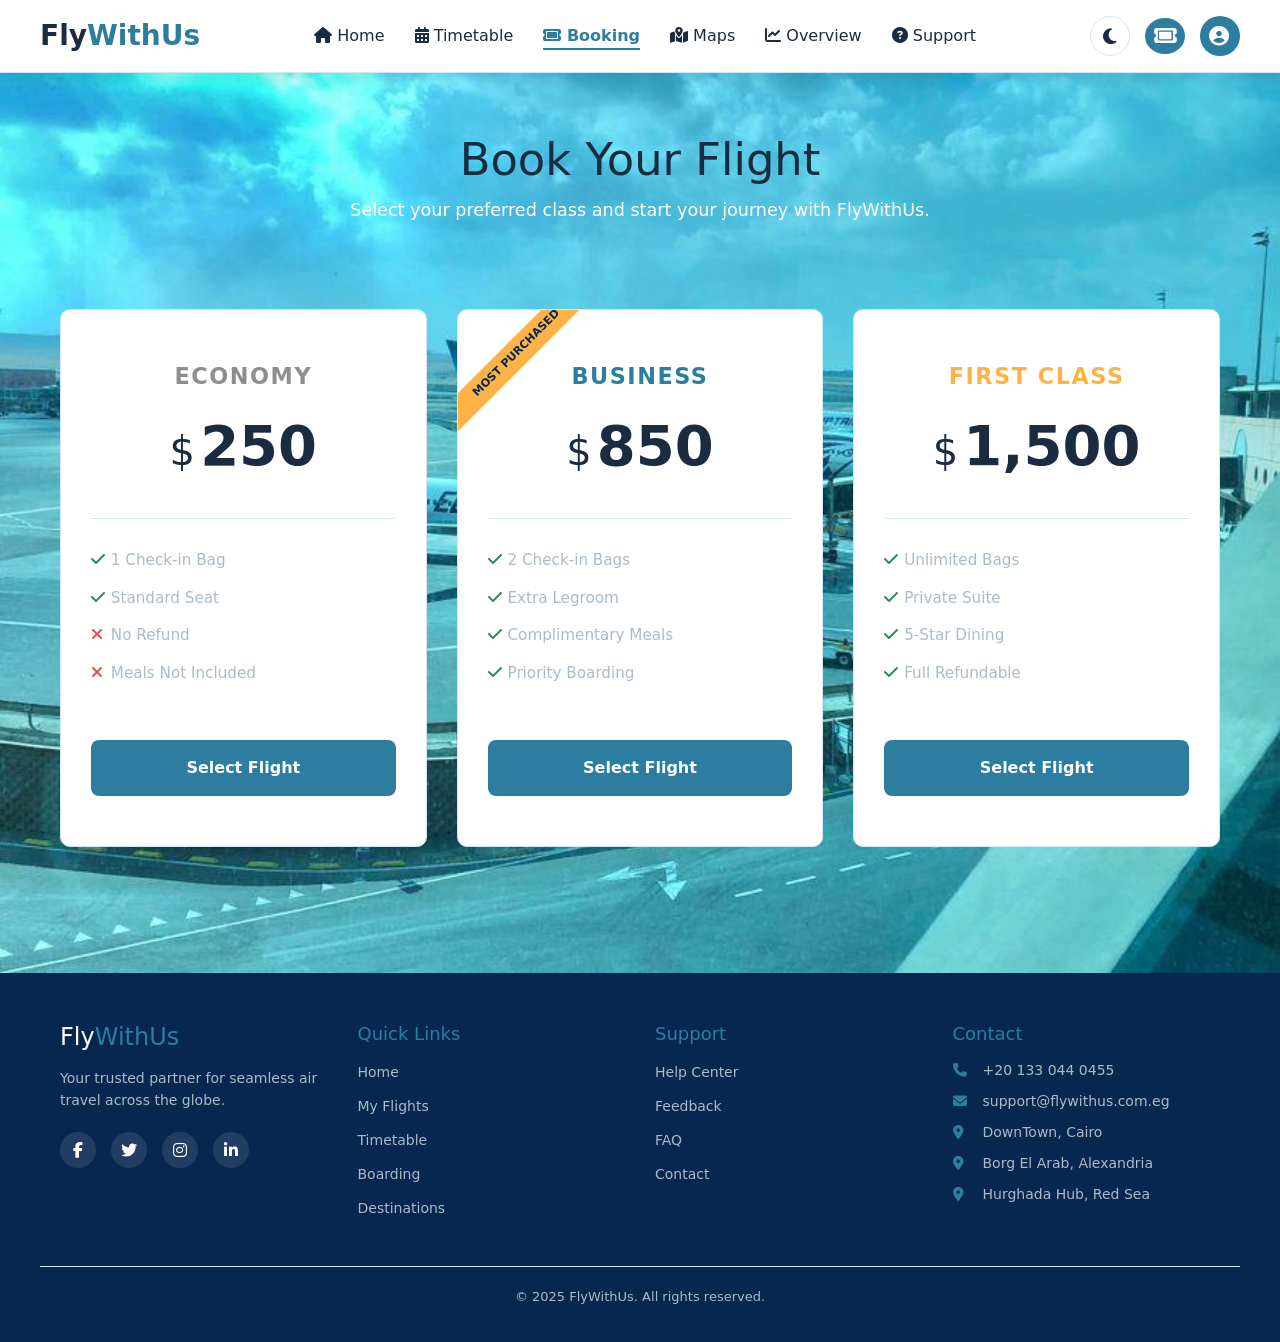
==== commit 72781a6b: "sdd" ====
--- a/Pages/boarding.html
+++ b/Pages/boarding.html
@@ -94,8 +94,7 @@
                     <li><i class="fas fa-times"></i> No Refund</li>
                     <li><i class="fas fa-times"></i> Meals Not Included</li>
                 </ul>
-                <button class="btn-buy">Select Flight</button>
-            </div>
+                <button class="btn-buy" data-class="Economy">Select Flight</button> </div>
 
             <div class="ticket-card featured secondone">
                 <div class="ticket-type business">Business</div>
@@ -109,8 +108,7 @@
                     <li><i class="fas fa-check"></i> Complimentary Meals</li>
                     <li><i class="fas fa-check"></i> Priority Boarding</li>
                 </ul>
-                <button class="btn-buy">Select Flight</button>
-            </div>
+                <button class="btn-buy" data-class="Business">Select Flight</button> </div>
 
             <div class="ticket-card thirdone">
                 <div class="ticket-type first">First Class</div>
@@ -124,8 +122,7 @@
                     <li><i class="fas fa-check"></i> 5-Star Dining</li>
                     <li><i class="fas fa-check"></i> Full Refundable</li>
                 </ul>
-                <button class="btn-buy">Select Flight</button>
-            </div>
+                <button class="btn-buy" data-class="First Class">Select Flight</button> </div>
         </div>
     </main>
     <footer class="simple-footer">
--- a/Css/master.css
+++ b/Css/master.css
@@ -1,5 +1,3 @@
-@import url(../Css/Themes/lightTheme.css);
-@import url(../Css/Themes/darkTheme.css);
 * {
     padding: 0;
     margin: 0;
@@ -137,7 +135,6 @@
 .profile-btn span {
     opacity: 0;
     transform: translateX(-8px);
-    white-space: nowrap;
     transition: all var(--transition);
     font-weight: bold;
 }
@@ -163,8 +160,6 @@
 
 .profile-btn:hover {
     width: 110px;
-    justify-content: flex-start;
-    /* icon stays left */
     padding: 8px 12px;
 }
 
@@ -189,8 +184,6 @@
 }
 
 .hero-section {
-    height: 100%;
-    width: 100%;
     background: url("../Imgs/home.jpg") center/cover no-repeat fixed;
     height: 100vh;
 }
@@ -340,7 +333,6 @@
 }
 
 .feature-box:hover {
-    background: var(--color-surface);
     transform: scale(1.02);
     box-shadow: var(--shadow-soft);
 }
@@ -381,7 +373,6 @@
     position: relative;
     width: 100%;
     overflow-x: hidden;
-    background: url("../Imgs/40.jpg") no-repeat center center;
 }
 
 .BD::before {
@@ -392,8 +383,7 @@
     width: 100%;
     height: 100%;
     z-index: -1;
-    background: url("../Imgs/40.jpg") no-repeat center center;
-    background-size: cover;
+    background: url("../Imgs/40.jpg") no-repeat center center / cover;
     filter: blur(7px);
 }
 
@@ -418,18 +408,21 @@
     width: 95%;
     max-width: 1200px;
     margin: 3rem auto;
+    border-radius: var(--radius-md);
     overflow: hidden;
-    border-radius: var(--radius-md);
-}
-
-.TP th,
+    border: none;
+}
+
+.TP th {
+    background-color: var(--color-primary);
+    color: var(--text-on-dark);
+    padding: 1.2rem;
+}
+
 .TP td {
     padding: 1rem;
-}
-
-.TP th {
-    background-color: var(--color-primary);
-    color: var(--text-on-dark);
+    border-bottom: 1px solid rgba(0, 0, 0, 0.05);
+    /* Subtle separation */
 }
 
 .TP tbody tr:nth-child(odd) {
@@ -450,7 +443,7 @@
 .TP tbody tr:hover {
     background-color: var(--color-secondary);
     color: var(--text-on-dark);
-    transform: scale(1.04);
+    transform: scale(1.02);
 }
 
 .MB {
@@ -468,8 +461,6 @@
     font-size: 1.4rem;
     cursor: pointer;
     transition: var(--transition);
-    outline: none;
-    border: none;
     border: 1px solid var(--color-border);
     min-width: 200px;
 }
@@ -666,6 +657,18 @@
     color: var(--status-danger);
 }
 
+.ticket-type.economy {
+    color: #8e8e8e;
+}
+
+.ticket-type.business {
+    color: var(--color-secondary);
+}
+
+.ticket-type.first {
+    color: var(--color-accent);
+}
+
 .btn-buy {
     background-color: var(--color-secondary);
     color: var(--text-on-dark);
@@ -684,363 +687,6 @@
 
 
 /**********************************
-            Profile Styles
- **********************************/
-
-.profile {
-    display: flex;
-    justify-content: center;
-    align-items: center;
-    color: white;
-    background: url(../Imgs/34.jpg) center / cover no-repeat;
-}
-
-.profilemain {
-    animation: fadeup 1s ease-in-out;
-    margin: 50px auto;
-    width: 90%;
-    max-width: 700px;
-    background: rgba(255, 255, 255, 0.08);
-    backdrop-filter: blur(18px);
-    box-shadow: var(--shadow-soft);
-    padding: 40px;
-    border-radius: 70px 40px;
-}
-
-.profileheader {
-    display: flex;
-    justify-content: space-between;
-    align-items: center;
-}
-
-.profileheader .logout-btn {
-    border-radius: 12px;
-    padding: 10px 25px;
-    background-color: var(--color-accent);
-    color: var(--text-on-dark);
-    border: none;
-    transition: all 0.5s ease;
-}
-
-.profileheader .logout-btn:hover {
-    background: var(--color-border);
-    transform: scale(1.06);
-}
-
-.profileheader .identity {
-    display: flex;
-    align-items: center;
-    gap: 20px;
-}
-
-.profileheader .identity .identitle p {
-    font-weight: bold;
-    font-family: "Lucida Sans", "Lucida Sans Regular", "Lucida Grande", "Lucida Sans Unicode", Geneva, Verdana, sans-serif;
-}
-
-.profileheader .identity .idenimg .proimg {
-    width: 100px;
-    height: 100px;
-    border-radius: 50%;
-    object-fit: cover;
-    border: 3px solid var(--color-border);
-}
-
-.profilecards {
-    display: grid;
-    grid-template-columns: repeat(2, 1fr);
-    grid-template-rows: repeat(2, 1fr);
-    gap: 20px;
-    margin: 40px;
-    justify-items: center;
-    align-items: center;
-}
-
-.profilecards .profcard {
-    background-color: rgba(255, 255, 255, 0.15);
-    backdrop-filter: blur(12px);
-    border: 1px solid rgba(255, 255, 255, 0.2);
-    width: 100%;
-    max-width: 400px;
-    padding: 30px;
-    border-radius: 24px;
-    display: flex;
-    flex-direction: column;
-    align-items: center;
-    gap: 10px;
-    transition: all 0.3s ease;
-    box-shadow: 0 10px 30px rgba(0, 0, 0, 0.1);
-}
-
-.profcard:hover {
-    transform: translateY(-10px);
-    background-color: rgba(255, 255, 255, 0.25);
-    box-shadow: 0 15px 45px rgba(0, 0, 0, 0.2);
-    border-color: rgba(255, 255, 255, 0.4);
-}
-
-.profcard p:first-of-type {
-    font-size: 0.9rem;
-    text-transform: uppercase;
-    letter-spacing: 1px;
-    opacity: 0.8;
-    margin: 0;
-}
-
-.profcard p:last-of-type {
-    font-size: 2rem;
-    font-weight: 700;
-    margin: 0;
-    color: #fff;
-}
-
-.upcoming-booking h3,
-.documents-section h4 {
-    font-size: 1.2rem;
-    margin-bottom: 15px;
-    color: var(--text-on-dark);
-}
-
-.booking-card {
-    background: rgba(255, 255, 255, 0.1);
-    border: 1px solid rgba(255, 255, 255, 0.2);
-    border-radius: 20px;
-    padding: 20px;
-    display: flex;
-    justify-content: space-between;
-    align-items: center;
-    transition: 0.3s ease;
-}
-
-.booking-card:hover {
-    background: rgba(255, 255, 255, 0.15);
-}
-
-.route {
-    font-size: 1.4rem;
-    margin: 0;
-}
-
-.route i {
-    font-size: 1rem;
-    margin: 0 10px;
-    color: var(--color-border);
-}
-
-.details {
-    color: var(--text-muted);
-}
-
-.btn-checkin {
-    background: white;
-    color: var(--color-primary);
-    font-weight: bold;
-    border-radius: 10px;
-    padding: 8px 20px;
-    text-decoration: none;
-    transition: 0.3s ease-in-out;
-}
-
-.btn-checkin:hover {
-    background: var(--color-border);
-    transform: scale(1.02);
-    color: var(--text-main);
-}
-
-.documents-section {
-    margin-top: 30px;
-}
-
-.doc-list {
-    list-style: none;
-    padding: 0;
-}
-
-.doc-item {
-    background: rgba(255, 255, 255, 0.05);
-    border: 1px solid rgba(255, 255, 255, 0.1);
-    border-radius: 12px;
-    padding: 15px 20px;
-    display: flex;
-    justify-content: space-between;
-    align-items: center;
-}
-
-.status-icon {
-    color: var(--status-success);
-    font-size: 1.3rem;
-}
-
-
-/**********************************
-        SignIn & CreateAcc Styles
- **********************************/
-
-
-/* 1. Page Layout */
-
-.signin-container {
-    display: flex;
-    justify-content: start;
-    align-items: center;
-    padding: 20px;
-    background: url(../Imgs/34.jpg) center / cover no-repeat;
-    min-height: 100vh;
-}
-
-
-/* 2. The Main Glossy Card */
-
-.signin-card {
-    animation: fadeup 1s ease;
-    margin-left: 60px;
-    background: rgba(255, 255, 255, 0.08);
-    backdrop-filter: blur(18px);
-    color: var(--text-on-dark);
-    width: 100%;
-    max-width: 420px;
-    padding: 50px 40px;
-    border-radius: 30px;
-    box-shadow: var(--shadow-soft);
-    text-align: center;
-    transition: all 0.3s ease-in-out;
-}
-
-.feedback-form:hover,
-.signin-card:hover {
-    backdrop-filter: blur(50px);
-}
-
-@keyframes fadeup {
-    from {
-        opacity: 0;
-        transform: translatey(-20px);
-    }
-    to {
-        opacity: 1;
-        transform: translatey(0);
-    }
-}
-
-.signin-header h2 {
-    font-family: "Barlow Condensed", sans-serif;
-    font-size: 2.8rem;
-    margin-bottom: 10px;
-    letter-spacing: 1px;
-}
-
-.signin-header p {
-    font-size: 0.9rem;
-    color: var(--text-on-dark);
-    margin-bottom: 30px;
-}
-
-
-/* 3. Custom Form Inputs */
-
-.input-group-custom {
-    text-align: left;
-    margin-bottom: 20px;
-}
-
-.input-group-custom label {
-    display: block;
-    font-size: 0.85rem;
-    margin-bottom: 8px;
-    color: var(--text-on-dark);
-    opacity: 0.9;
-}
-
-.input-wrapper {
-    position: relative;
-    display: flex;
-    align-items: center;
-}
-
-.input-wrapper i {
-    position: absolute;
-    left: 15px;
-    color: var(--text-muted);
-}
-
-.input-wrapper input {
-    width: 100%;
-    padding: 12px 15px 12px 45px;
-    background: rgba(255, 255, 255, 0.05);
-    border: 1px solid var(--color-border);
-    border-radius: var(--radius-md);
-    color: var(--text-on-dark);
-    outline: none;
-    transition: var(--transition);
-}
-
-.input-wrapper input:focus {
-    background: rgba(255, 255, 255, 0.1);
-    border-color: var(--color-accent);
-}
-
-.form-options {
-    display: flex;
-    justify-content: space-between;
-    align-items: center;
-    font-size: 0.85rem;
-    margin-bottom: 30px;
-}
-
-.remember-me {
-    display: flex;
-    align-items: center;
-    gap: 8px;
-    cursor: pointer;
-}
-
-.forgot-pass {
-    color: var(--color-accent);
-    text-decoration: none;
-    font-weight: 500;
-}
-
-
-/* 5. The Login Button */
-
-.btn-signin {
-    width: 100%;
-    padding: 14px;
-    border: none;
-    border-radius: var(--radius-md);
-    background-color: var(--color-secondary);
-    color: var(--text-on-dark);
-    font-weight: bold;
-    font-size: 1.1rem;
-    cursor: pointer;
-    transition: var(--transition);
-}
-
-.btn-signin:hover {
-    background-color: #3694bc;
-    transform: translateY(-2px);
-    box-shadow: 0 4px 15px rgba(0, 0, 0, 0.3);
-}
-
-.signin-footer {
-    margin-top: 25px;
-    font-size: 0.9rem;
-    color: var(--text-muted);
-}
-
-.signin-footer a {
-    color: var(--text-on-dark);
-    font-weight: bold;
-    text-decoration: none;
-    margin-left: 5px;
-}
-
-.signin-footer a:hover {
-    color: var(--color-accent);
-}
-
-
-/**********************************
             Map Styles
  **********************************/
 
@@ -1049,8 +695,7 @@
 
 .container4 {
     background: linear-gradient(135deg, var(--color-bg-main) 0%, var(--color-secondary) 100%);
-    min-height: 125vh;
-    /* Changed to min-height for responsiveness */
+    height: 125vh;
     padding: 40px 20px;
 }
 
@@ -1074,9 +719,11 @@
 
 .map-container {
     flex: 1.8;
+    min-width: 350px;
     height: 700px;
     border-radius: 20px;
     overflow: hidden;
+    box-shadow: var(--shadow-soft);
 }
 
 
@@ -1108,7 +755,24 @@
     display: flex;
     min-height: 160px;
     cursor: pointer;
-    transition: all 0.3s cubic-bezier(0.4, 0, 0.2, 1);
+    transition: all 0.3s ease;
+    animation: fadeleft 0.5s ease backwards;
+}
+
+.airport-card:nth-child(1) {
+    animation-delay: 0.1s;
+}
+
+.airport-card:nth-child(2) {
+    animation-delay: 0.2s;
+}
+
+.airport-card:nth-child(3) {
+    animation-delay: 0.3s;
+}
+
+.airport-card:nth-child(4) {
+    animation-delay: 0.4s;
 }
 
 .airport-card:hover {
@@ -1212,8 +876,7 @@
 }
 
 .fleet-card:hover {
-    transform: translateY(-5px);
-    transform: scale(1.06);
+    transform: translateY(-5px) scale(1.06);
     border-color: var(--color-secondary);
     box-shadow: 0 12px 24px rgba(0, 0, 0, 0.1);
 }
@@ -1342,7 +1005,6 @@
 
 .gallery-item {
     border-radius: 15px;
-    width: 300px;
     overflow: hidden;
     border: 3px solid var(--color-surface);
     box-shadow: var(--shadow-soft);
@@ -1357,137 +1019,6 @@
 
 .gallery-item:hover img {
     transform: scale(1.1);
-}
-
-
-/**********************************
-            My Ticket Styles
- **********************************/
-
-.my-tickets {
-    background-image: url(../Imgs/tt4.jpg);
-    background: linear-gradient( 135deg, var(--color-bg-main) 0%, var(--color-secondary) 70%, var(--color-accent) 150%
-    /* Pushes the orange to the very corner */
-    );
-}
-
-#next {
-    padding-bottom: 50px;
-}
-
-#next h2 {
-    color: var(--text-on-inv);
-    text-align: center;
-    padding: 10px 0;
-}
-
-#next .table-contianer .table {
-    margin-right: auto;
-    margin-left: auto;
-    width: 80%;
-    max-width: 1000px;
-    background-color: rgba(255, 255, 255, 0.8);
-    height: 250px;
-    overflow: hidden;
-}
-
-#next .table th,
-td {
-    text-align: center;
-    vertical-align: middle;
-    padding: 8px;
-}
-
-#last {
-    padding: 80px 0;
-}
-
-#last h2 {
-    text-align: center;
-    margin-bottom: 10px;
-    font-family: "Nunito Sans", sans-serif;
-    font-weight: 800;
-}
-
-.header-line {
-    width: 60px;
-    height: 4px;
-    background: var(--text-on-inv);
-    margin: 0 auto 40px;
-    border-radius: 2px;
-}
-
-#last .row .item {
-    background-color: #c5d7f2;
-    padding: 20px 5px;
-    margin: 10px 0;
-    box-shadow: var(--shadow-soft);
-    border-radius: 10px;
-    transition-duration: 0.5s;
-    border: 1px solid rgba(0, 0, 0, 0.1);
-}
-
-#last .row .item:hover {
-    background-color: rgba(255, 255, 255, 0.5);
-    transform: translatey(-10px);
-    transform: scale(1.08);
-    box-shadow: 0 8px 15px rgba(0, 0, 0, 0.1);
-}
-
-#last h2 {
-    text-align: center;
-    margin-bottom: 20px;
-    color: var(--text-on-inv);
-}
-
-#last .row .item h3,
-#last .row .item h5 {
-    text-align: center;
-    color: #183153;
-}
-
-#last .row .item p {
-    padding-left: 80px;
-    margin-bottom: 10px;
-    padding-bottom: 5px;
-    font-size: 18px;
-    border-bottom: 1.6px dashed var(--color-border);
-    color: #183153;
-}
-
-#last .row .item p span {
-    color: #486893;
-}
-
-#last .row .item h3 {
-    font-size: 1.1rem;
-    text-transform: uppercase;
-    color: var(--color-primary);
-    letter-spacing: 1px;
-}
-
-#last .row .item h5 {
-    color: var(--color-primary);
-    font-weight: 700;
-    margin-bottom: 15px;
-    font-size: 1.4rem;
-    margin-bottom: 20px;
-}
-
-#last .row .item p span {
-    color: var(--color-secondary);
-    font-weight: 600;
-}
-
-#last .row .item i {
-    color: var(--color-primary);
-    margin-left: 10px;
-    font-size: 1.1rem;
-    transition: transform var(--transition);
-}
-
-#last .row .item:hover i {
-    transform: scale(1.2) rotate(-5deg);
 }
 
 
@@ -1587,7 +1118,7 @@
     font-family: inherit;
     transition: all var(--transition);
     outline: none;
-    border: none;
+    border: 1px solid transparent;
 }
 
 .feedback-input::placeholder,
@@ -1597,8 +1128,8 @@
 
 .feedback-input:focus,
 .feedback-textarea:focus {
-    background: rgba(255, 255, 255, 0.24);
-    border-color: var(--color-secondary);
+    background: rgba(255, 255, 255, 0.15);
+    border-color: var(--color-accent);
 }
 
 
@@ -1628,9 +1159,6 @@
     transform: translateY(-1px);
 }
 
-
-/* FAQ Accordion Logic */
-
 .faq-item {
     border-bottom: 1px solid var(--color-border);
     margin-bottom: 10px;
@@ -1658,19 +1186,681 @@
 .faq-answer {
     max-height: 0;
     overflow: hidden;
-    transition: max-height 0.3s ease-out;
+    transition: all 0.4s ease;
     color: var(--text-muted);
     font-size: 14px;
+    padding: 0 5px;
 }
 
 .faq-item.active .faq-answer {
-    max-height: 120px;
-    /* Adjusted for safety */
-    padding-bottom: 10px;
+    max-height: 500px;
+    padding-bottom: 20px;
 }
 
 .faq-item.active i {
     transform: rotate(180deg);
+}
+
+.feedback-form {
+    animation: slideInLeft 0.8s ease-out;
+}
+
+.faq-card {
+    animation: slideInRight 0.8s ease-out;
+}
+
+@keyframes slideInLeft {
+    from {
+        opacity: 0;
+        transform: translateX(-50px);
+    }
+    to {
+        opacity: 1;
+        transform: translateX(0);
+    }
+}
+
+@keyframes slideInRight {
+    from {
+        opacity: 0;
+        transform: translateX(50px);
+    }
+    to {
+        opacity: 1;
+        transform: translateX(0);
+    }
+}
+
+
+/**********************************
+            Profile Styles
+ **********************************/
+
+.profile {
+    display: flex;
+    justify-content: center;
+    align-items: center;
+    color: white;
+    background: url(../Imgs/34.jpg) center / cover no-repeat;
+}
+
+.profilemain {
+    animation: fadeup 1s ease-in-out;
+    margin: 50px auto;
+    width: 90%;
+    max-width: 700px;
+    background: rgba(255, 255, 255, 0.08);
+    backdrop-filter: blur(18px);
+    box-shadow: var(--shadow-soft);
+    padding: 40px;
+    border-radius: 50px;
+}
+
+.profileheader {
+    display: flex;
+    justify-content: space-between;
+    align-items: center;
+}
+
+.profileheader .logout-btn {
+    border-radius: 12px;
+    padding: 10px 25px;
+    background-color: var(--color-accent);
+    color: var(--text-on-dark);
+    border: none;
+    transition: all 0.3s ease;
+}
+
+.profileheader .logout-btn:hover {
+    background: var(--color-border);
+    transform: scale(1.06);
+}
+
+.profileheader .identity {
+    display: flex;
+    align-items: center;
+    gap: 20px;
+}
+
+.profileheader .identity .identitle p {
+    font-weight: bold;
+    font-family: "Lucida Sans", "Lucida Sans Regular", "Lucida Grande", "Lucida Sans Unicode", Geneva, Verdana, sans-serif;
+}
+
+.profileheader .identity .idenimg .proimg {
+    width: 100px;
+    height: 100px;
+    border-radius: 50%;
+    object-fit: cover;
+    border: 3px solid var(--color-border);
+}
+
+.profilecards {
+    display: grid;
+    grid-template-columns: repeat(2, 1fr);
+    gap: 20px;
+    margin: 40px;
+    justify-items: center;
+    align-items: center;
+}
+
+.profilecards .profcard {
+    background-color: rgba(255, 255, 255, 0.15);
+    backdrop-filter: blur(12px);
+    border: 1px solid rgba(255, 255, 255, 0.2);
+    width: 100%;
+    max-width: 400px;
+    padding: 30px;
+    border-radius: 24px;
+    display: flex;
+    flex-direction: column;
+    align-items: center;
+    gap: 10px;
+    transition: all 0.3s ease;
+    box-shadow: 0 10px 30px rgba(0, 0, 0, 0.1);
+}
+
+.profcard:hover {
+    transform: translateY(-10px) scale(1.05);
+    background-color: rgba(255, 255, 255, 0.25);
+    box-shadow: 0 15px 45px rgba(0, 0, 0, 0.2);
+}
+
+.profcard p:first-of-type {
+    font-size: 0.9rem;
+    text-transform: uppercase;
+    letter-spacing: 1px;
+    opacity: 0.8;
+    margin: 0;
+}
+
+.profcard p:last-of-type {
+    font-size: 2rem;
+    font-weight: 700;
+    margin: 0;
+    color: #fff;
+}
+
+.upcoming-booking h3,
+.documents-section h4 {
+    font-size: 1.2rem;
+    margin-bottom: 15px;
+    color: var(--text-on-dark);
+}
+
+.booking-card {
+    background: rgba(255, 255, 255, 0.1);
+    border: 1px solid rgba(255, 255, 255, 0.2);
+    border-radius: 20px;
+    padding: 20px;
+    display: flex;
+    justify-content: space-between;
+    align-items: center;
+    transition: 0.3s ease;
+}
+
+.booking-card:hover {
+    background: rgba(255, 255, 255, 0.15);
+}
+
+.route {
+    font-size: 1.4rem;
+    margin: 0;
+}
+
+.route i {
+    font-size: 1rem;
+    margin: 0 10px;
+    color: var(--color-border);
+}
+
+.details {
+    color: var(--text-muted);
+}
+
+.btn-checkin {
+    background: white;
+    color: var(--color-primary);
+    font-weight: bold;
+    border-radius: 10px;
+    padding: 8px 20px;
+    text-decoration: none;
+    transition: 0.3s ease-in-out;
+}
+
+.btn-checkin:hover {
+    background: var(--color-border);
+    transform: scale(1.02);
+    color: var(--text-main);
+}
+
+.documents-section {
+    margin-top: 30px;
+}
+
+.doc-list {
+    list-style: none;
+    padding: 0;
+}
+
+.doc-item {
+    background: rgba(255, 255, 255, 0.05);
+    border: 1px solid rgba(255, 255, 255, 0.1);
+    border-radius: 12px;
+    padding: 15px 20px;
+    display: flex;
+    justify-content: space-between;
+    align-items: center;
+}
+
+.status-icon {
+    color: var(--status-success);
+    font-size: 1.3rem;
+}
+
+
+/**********************************
+        SignIn & CreateAcc Styles
+ **********************************/
+
+
+/* 1. Page Layout */
+
+.signin-container {
+    display: flex;
+    justify-content: start;
+    align-items: center;
+    padding: 20px;
+    background: url(../Imgs/34.jpg) center / cover no-repeat;
+    min-height: 100vh;
+}
+
+
+/* 2. The Main Glossy Card */
+
+.signin-card {
+    animation: fadeup 1s ease;
+    margin-left: 60px;
+    background: rgba(255, 255, 255, 0.08);
+    backdrop-filter: blur(18px);
+    color: var(--text-on-dark);
+    width: 100%;
+    max-width: 420px;
+    padding: 50px 40px;
+    border-radius: 30px;
+    box-shadow: var(--shadow-soft);
+    text-align: center;
+    transition: all 0.3s ease-in-out;
+}
+
+.feedback-form:hover,
+.signin-card:hover {
+    backdrop-filter: blur(50px);
+}
+
+@keyframes fadeup {
+    from {
+        opacity: 0;
+        transform: translatey(-20px);
+    }
+    to {
+        opacity: 1;
+        transform: translatey(0);
+    }
+}
+
+.signin-header h2 {
+    font-family: "Barlow Condensed", sans-serif;
+    font-size: 2.8rem;
+    margin-bottom: 10px;
+    letter-spacing: 1px;
+}
+
+.signin-header p {
+    font-size: 0.9rem;
+    color: var(--text-on-dark);
+    margin-bottom: 30px;
+}
+
+
+/* 3. Custom Form Inputs */
+
+.input-group-custom {
+    text-align: left;
+    margin-bottom: 20px;
+}
+
+.input-group-custom label {
+    display: block;
+    font-size: 0.85rem;
+    margin-bottom: 8px;
+    color: var(--text-on-dark);
+    opacity: 0.9;
+}
+
+.input-wrapper {
+    position: relative;
+    display: flex;
+    align-items: center;
+}
+
+.input-wrapper i {
+    position: absolute;
+    left: 15px;
+    color: var(--text-muted);
+}
+
+.input-wrapper input {
+    width: 100%;
+    padding: 12px 15px 12px 45px;
+    background: rgba(255, 255, 255, 0.05);
+    border: 1px solid var(--color-border);
+    border-radius: var(--radius-md);
+    color: var(--text-on-dark);
+    outline: none;
+    transition: var(--transition);
+}
+
+.input-wrapper input:focus {
+    background: rgba(255, 255, 255, 0.1);
+    border-color: var(--color-accent);
+}
+
+.form-options {
+    display: flex;
+    justify-content: space-between;
+    align-items: center;
+    font-size: 0.85rem;
+    margin-bottom: 30px;
+}
+
+.remember-me {
+    display: flex;
+    align-items: center;
+    gap: 8px;
+    cursor: pointer;
+}
+
+.forgot-pass {
+    color: var(--color-accent);
+    text-decoration: none;
+    font-weight: 500;
+}
+
+
+/* 5. The Login Button */
+
+.btn-signin {
+    width: 100%;
+    padding: 14px;
+    border: none;
+    border-radius: var(--radius-md);
+    background-color: var(--color-secondary);
+    color: var(--text-on-dark);
+    font-weight: bold;
+    font-size: 1.1rem;
+    cursor: pointer;
+    transition: var(--transition);
+}
+
+.btn-signin:hover {
+    background-color: #3694bc;
+    transform: translateY(-2px);
+    box-shadow: 0 4px 15px rgba(0, 0, 0, 0.3);
+}
+
+.signin-footer {
+    margin-top: 25px;
+    font-size: 0.9rem;
+    color: var(--text-muted);
+}
+
+.signin-footer a {
+    color: var(--text-on-dark);
+    font-weight: bold;
+    text-decoration: none;
+    margin-left: 5px;
+}
+
+.signin-footer a:hover {
+    color: var(--color-accent);
+}
+
+
+/**********************************
+            My Ticket Styles
+ **********************************/
+
+.my-tickets {
+    background-image: url(../Imgs/tt4.jpg);
+    background: linear-gradient( 135deg, var(--color-bg-main) 0%, var(--color-secondary) 70%, var(--color-accent) 150%
+    /* Pushes the orange to the very corner */
+    );
+}
+
+#next {
+    padding-bottom: 50px;
+}
+
+#next h2 {
+    color: var(--text-on-inv);
+    text-align: center;
+    padding: 10px 0;
+}
+
+#next .table-contianer .table {
+    margin-right: auto;
+    margin-left: auto;
+    width: 80%;
+    max-width: 1000px;
+    background-color: rgba(255, 255, 255, 0.8);
+    height: 250px;
+    overflow: hidden;
+}
+
+#next .table th,
+td {
+    text-align: center;
+    vertical-align: middle;
+    padding: 8px;
+}
+
+#last {
+    padding: 80px 0;
+}
+
+#last h2 {
+    text-align: center;
+    margin-bottom: 10px;
+    font-family: "Nunito Sans", sans-serif;
+    font-weight: 800;
+}
+
+.header-line {
+    width: 60px;
+    height: 4px;
+    background: var(--text-on-inv);
+    margin: 0 auto 40px;
+    border-radius: 2px;
+}
+
+#last .row .item {
+    background-color: #c5d7f2;
+    padding: 20px 5px;
+    margin: 10px 0;
+    box-shadow: var(--shadow-soft);
+    border-radius: 10px;
+    transition-duration: 0.5s;
+    border: 1px solid rgba(0, 0, 0, 0.1);
+}
+
+#last .row .item:hover {
+    background-color: rgba(255, 255, 255, 0.5);
+    transform: translatey(-10px);
+    transform: scale(1.08);
+    box-shadow: 0 8px 15px rgba(0, 0, 0, 0.1);
+}
+
+#last h2 {
+    text-align: center;
+    margin-bottom: 20px;
+    color: var(--text-on-inv);
+}
+
+#last .row .item h3,
+#last .row .item h5 {
+    text-align: center;
+    color: #183153;
+}
+
+#last .row .item p {
+    padding-left: 80px;
+    margin-bottom: 10px;
+    padding-bottom: 5px;
+    font-size: 18px;
+    border-bottom: 1.6px dashed var(--color-border);
+    color: #183153;
+}
+
+#last .row .item p span {
+    color: #486893;
+}
+
+#last .row .item h3 {
+    font-size: 1.1rem;
+    text-transform: uppercase;
+    color: var(--color-primary);
+    letter-spacing: 1px;
+}
+
+#last .row .item h5 {
+    color: var(--color-primary);
+    font-weight: 700;
+    margin-bottom: 15px;
+    font-size: 1.4rem;
+    margin-bottom: 20px;
+}
+
+#last .row .item p span {
+    color: var(--color-secondary);
+    font-weight: 600;
+}
+
+#last .row .item i {
+    color: var(--color-primary);
+    margin-left: 10px;
+    font-size: 1.1rem;
+    transition: transform var(--transition);
+}
+
+#last .row .item:hover i {
+    transform: scale(1.2) rotate(-5deg);
+}
+
+
+/* 1. Page Background */
+
+.Booking {
+    background-image: url("../Imgs/34.jpg");
+    background-repeat: no-repeat;
+    background-size: cover;
+    background-position: center;
+    background-attachment: fixed;
+    min-height: 100vh;
+    display: flex;
+    justify-content: center;
+    padding: 50px 20px;
+    background-color: var(--color-bg-main);
+}
+
+
+/* 2. Form Container */
+
+.Book {
+    background-color: rgba(44, 125, 160, 0.9);
+    width: 100%;
+    max-width: 650px;
+    padding: 40px;
+    border-radius: var(--radius-md);
+    box-shadow: var(--shadow-soft);
+    color: var(--text-on-dark);
+    backdrop-filter: blur(10px);
+    transition: transform var(--transition);
+}
+
+.Book h1 {
+    text-align: center;
+    margin-bottom: 10px;
+    font-size: 36px;
+    color: var(--text-on-dark);
+}
+
+
+/* 3. The Grid Engine */
+
+.block {
+    display: grid;
+    grid-template-columns: 1fr 1fr;
+    gap: 20px;
+    align-items: start;
+}
+
+.field-group {
+    display: flex;
+    flex-direction: column;
+    gap: 5px;
+}
+
+
+/* 4. Labels (Using Accent color) */
+
+.Book label {
+    font-size: 12px;
+    font-weight: bold;
+    color: var(--color-accent);
+    text-transform: uppercase;
+    letter-spacing: 1px;
+}
+
+.Book input,
+.Book select {
+    width: 100%;
+    padding: 12px 15px;
+    border: none;
+    border-radius: var(--radius-md);
+    background-color: rgba(255, 255, 255, 0.15);
+    color: var(--text-on-dark);
+    font-size: 15px;
+    transition: all var(--transition);
+    box-sizing: border-box;
+}
+
+.Book input:focus,
+.Book select:focus {
+    outline: none;
+    border-color: var(--color-accent);
+    background-color: rgba(255, 255, 255, 0.25);
+}
+
+
+/* 6. Layout Helpers */
+
+.full-width {
+    grid-column: span 2;
+}
+
+
+/* 7. Trip Type Section */
+
+.radio {
+    background: rgba(0, 0, 0, 0.1);
+    padding: 20px;
+    border-radius: var(--radius-md);
+    margin-bottom: 25px;
+    border: 1px solid var(--color-border);
+}
+
+.radio h3 {
+    margin-top: 0;
+    margin-bottom: 10px;
+    color: var(--color-accent);
+}
+
+
+/* 8. Action Button Class (No 'button' tag used) */
+
+.btn-confirm {
+    width: 100%;
+    margin-top: 30px;
+    padding: 18px;
+    border: none;
+    border-radius: var(--radius-md);
+    background-color: var(--color-primary);
+    /* Deep Navy */
+    color: var(--text-on-dark);
+    font-size: 18px;
+    font-weight: bold;
+    text-transform: uppercase;
+    cursor: pointer;
+    transition: var(--transition);
+    display: block;
+    text-align: center;
+}
+
+.btn-confirm:hover {
+    background-color: var(--color-secondary);
+    /* Lighter Blue */
+    color: var(--text-on-dark);
+    transform: translateY(-2px);
+    box-shadow: var(--shadow-soft);
+}
+
+
+/* 9. Dropdown logic */
+
+select option {
+    background-color: var(--color-primary);
+    color: var(--text-on-dark);
 }
 
 
@@ -1678,7 +1868,7 @@
             Footer Styles
  **********************************/
 
-.simple-footer {
+footer {
     background-color: var(--color-primary);
     color: var(--text-on-dark);
     padding: 50px 0 20px;
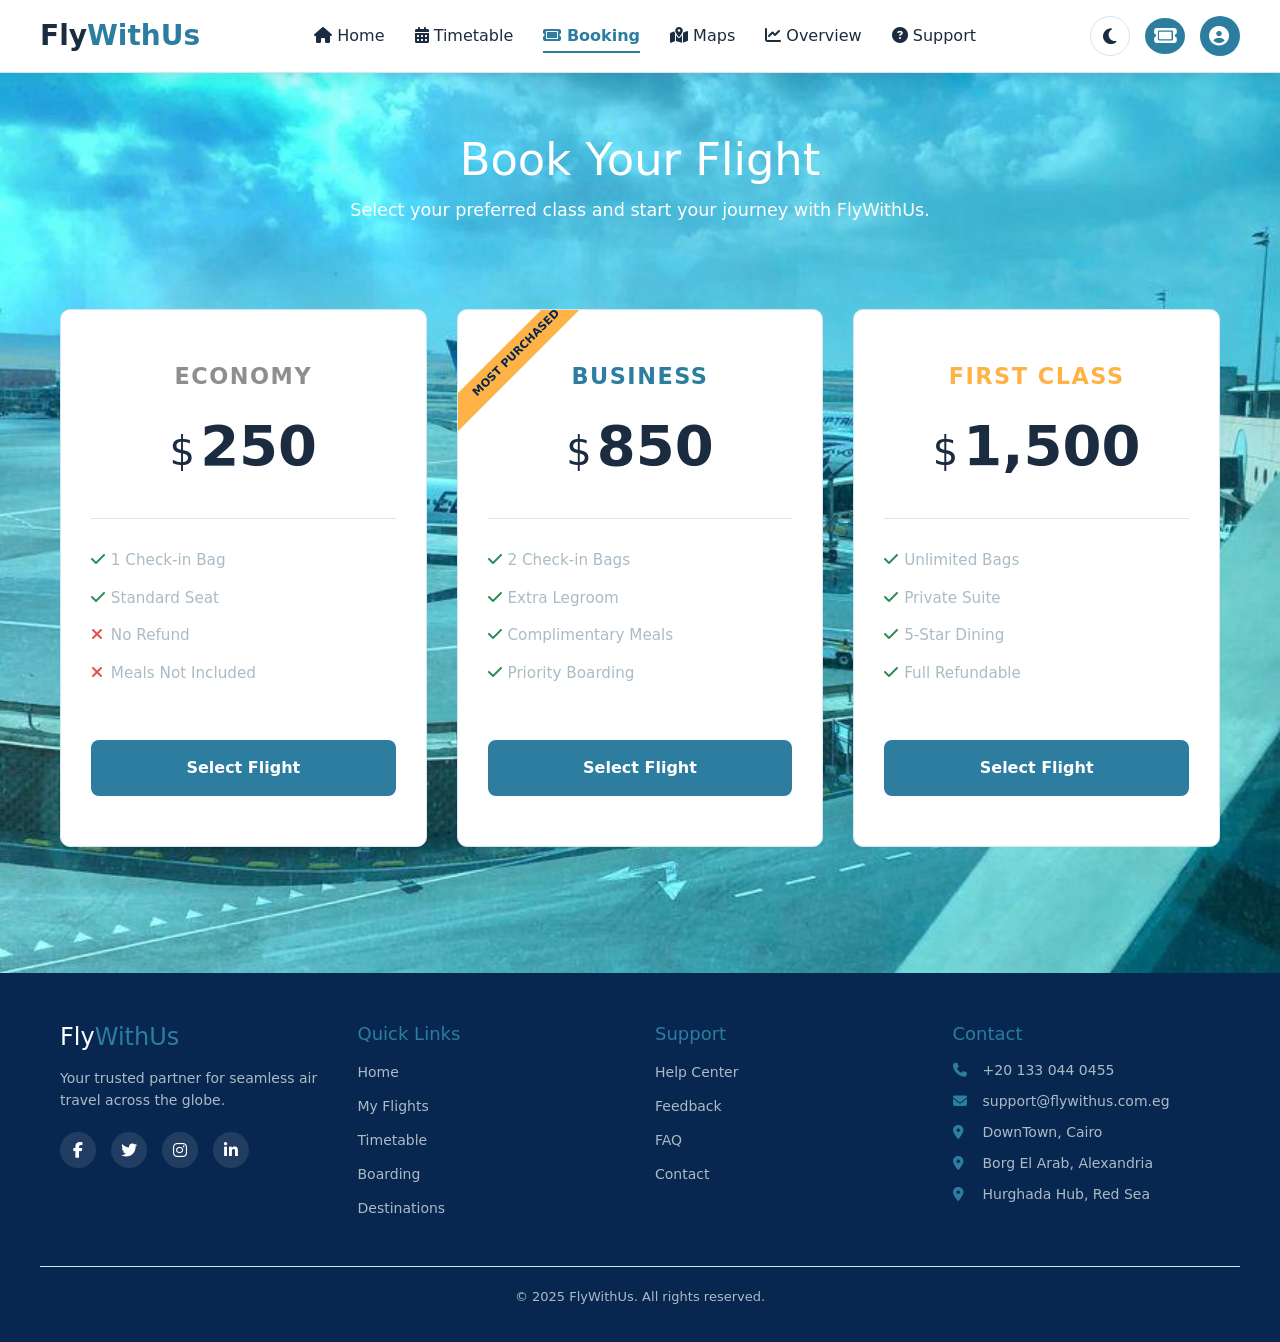
==== commit 3825a248: "Refactor styles and improve payment method functionality - Updated the background style of the conta" ====
--- a/Pages/boarding.html
+++ b/Pages/boarding.html
@@ -152,32 +152,32 @@
             <div class="footer-col">
                 <h4>Support</h4>
                 <ul>
-                    <li><a href="../Pages/support-feedback.html">Help Center</a></li>
-                    <li><a href="../Pages/support-feedback.html">Feedback</a></li>
-                    <li><a href="#">FAQ</a></li>
-                    <li><a href="#">Contact</a></li>
+                    <li><a href="../Pages/support-feedback.html ">Help Center</a></li>
+                    <li><a href="../Pages/support-feedback.html ">Feedback</a></li>
+                    <li><a href="../Pages/support-feedback.html  ">FAQ</a></li>
+                    <li><a href=" ../Pages/support-feedback.html ">Contact</a></li>
                 </ul>
             </div>
 
-            <div class="footer-col">
+            <div class="footer-col ">
                 <h4>Contact</h4>
-                <ul class="contact-list">
-                    <li><i class="fas fa-phone"></i> +20 133 044 0455</li>
-                    <li><i class="fas fa-envelope"></i> support@flywithus.com.eg</li>
-                    <li><i class="fas fa-map-marker-alt"></i> DownTown, Cairo</li>
-                    <li><i class="fas fa-map-marker-alt"></i> Borg El Arab, Alexandria</li>
-                    <li><i class="fas fa-map-marker-alt"></i> Hurghada Hub, Red Sea</li>
+                <ul class="contact-list ">
+                    <li><i class="fas fa-phone "></i> +20 133 044 0455</li>
+                    <li><i class="fas fa-envelope "></i> support@flywithus.com.eg</li>
+                    <li><i class="fas fa-map-marker-alt "></i> DownTown, Cairo</li>
+                    <li><i class="fas fa-map-marker-alt "></i> Borg El Arab, Alexandria</li>
+                    <li><i class="fas fa-map-marker-alt "></i> Hurghada Hub, Red Sea</li>
                 </ul>
             </div>
         </div>
 
-        <div class="footer-bottom">
+        <div class="footer-bottom ">
             <p>&copy; 2025 FlyWithUs. All rights reserved.</p>
         </div>
     </footer>
 
-    <script src="../Js/main.js"></script>
-    <script src="../Js/bootstrap.js"></script>
+    <script src="../Js/main.js "></script>
+    <script src="../Js/bootstrap.js "></script>
 </body>
 
 </html>
--- a/Css/master.css
+++ b/Css/master.css
@@ -53,6 +53,44 @@
     font-weight: 500;
     transition: color var(--transition);
     position: relative;
+    display: inline-block;
+}
+
+nav ul li {
+    opacity: 0;
+    transform: translateY(-10px);
+    animation: navEnter 0.6s ease forwards;
+}
+
+nav ul li:nth-child(1) {
+    animation-delay: 0.1s;
+}
+
+nav ul li:nth-child(2) {
+    animation-delay: 0.15s;
+}
+
+nav ul li:nth-child(3) {
+    animation-delay: 0.2s;
+}
+
+nav ul li:nth-child(4) {
+    animation-delay: 0.25s;
+}
+
+nav ul li:nth-child(5) {
+    animation-delay: 0.3s;
+}
+
+nav ul li:nth-child(6) {
+    animation-delay: 0.35s;
+}
+
+@keyframes navEnter {
+    to {
+        opacity: 1;
+        transform: translateY(0);
+    }
 }
 
 nav ul li a:hover {
@@ -449,26 +487,49 @@
 .MB {
     display: flex;
     justify-content: center;
-    margin: 40px 0;
+    align-items: center;
+    gap: 20px;
+    margin: 40px auto;
+    width: 100%;
+}
+
+
+/* Load More Button */
+
+.btn-load {
+    padding: 12px 30px;
+    background-color: var(--color-primary);
+    color: white;
+    border: 2px solid var(--color-primary);
+    border-radius: 30px;
+    font-weight: 700;
+    cursor: pointer;
+    transition: all 0.3s ease;
+    font-family: "Nunito Sans", sans-serif;
+}
+
+.btn-load:hover {
+    background-color: transparent;
+    color: var(--color-primary);
 }
 
 .BT {
     font-family: "Nunito Sans", sans-serif;
-    background-color: var(--color-surface);
-    color: var(--color-secondary);
-    padding: 12px 30px;
-    border-radius: 25px;
-    font-size: 1.4rem;
+    background: linear-gradient(135deg, var(--color-primary) 0%, #2563eb 100%);
+    color: white;
+    padding: 12px 35px;
+    border-radius: 30px;
+    font-size: 1.2rem;
+    font-weight: 700;
     cursor: pointer;
-    transition: var(--transition);
-    border: 1px solid var(--color-border);
-    min-width: 200px;
+    transition: all 0.3s ease;
+    border: none;
+    box-shadow: 0 4px 15px rgba(0, 0, 0, 0.2);
 }
 
 .BT:hover {
-    background-color: var(--color-accent);
-    color: var(--color-primary);
-    box-shadow: var(--shadow-soft);
+    transform: translateY(-3px) scale(1.05);
+    box-shadow: 0 8px 25px rgba(37, 99, 235, 0.4);
 }
 
 
@@ -492,7 +553,7 @@
 }
 
 .booking-header h1 {
-    color: var(--text-main);
+    color: #fff;
     font-size: 2.8rem;
     margin-bottom: 10px;
 }
@@ -690,18 +751,19 @@
             Map Styles
  **********************************/
 
-
-/* Container with your gradient */
-
 .container4 {
-    background: linear-gradient(135deg, var(--color-bg-main) 0%, var(--color-secondary) 100%);
-    height: 125vh;
+    /* Using a deep navy/slate overlay to make the map glow */
+    background: linear-gradient( 135deg, var(--color-bg-main) 0%, var(--color-secondary) 100%);
+    height: 130vh;
     padding: 40px 20px;
+    display: flex;
+    flex-direction: column;
+    align-items: center;
 }
 
 .map-title {
     text-align: center;
-    color: var(--text-on-inv);
+    color: #fff;
     margin-bottom: 40px;
     font-size: 37px;
     font-weight: 800;
@@ -753,7 +815,7 @@
     border-radius: var(--radius-md);
     overflow: hidden;
     display: flex;
-    min-height: 160px;
+    min-height: 80px;
     cursor: pointer;
     transition: all 0.3s ease;
     animation: fadeleft 0.5s ease backwards;
@@ -775,16 +837,33 @@
     animation-delay: 0.4s;
 }
 
+.airport-card:nth-child(5) {
+    animation-delay: 0.5s;
+}
+
+.airport-card:nth-child(6) {
+    animation-delay: 0.6s;
+}
+
+.airport-card:nth-child(7) {
+    animation-delay: 0.7s;
+}
+
 .airport-card:hover {
     transform: scale(1.02);
 }
 
 .card-img {
     width: 40%;
-    height: 100%;
+    height: auto;
     object-fit: cover;
-    filter: brightness(0.9);
+    filter: brightness(0.8);
     transition: filter 0.3s ease;
+}
+
+.airport-card:hover {
+    transform: scale(1.02);
+    min-height: 180px;
 }
 
 .airport-card:hover .card-img {
@@ -793,24 +872,54 @@
 
 .card-info {
     width: 60%;
-    padding: 20px;
+    padding: 15px 20px;
     display: flex;
     flex-direction: column;
-    justify-content: center;
+    justify-content: flex-start;
 }
 
 .card-info h3 {
     font-weight: bold;
-    font-size: 1.25rem;
+    font-size: 1.2rem;
     color: var(--text-on-inv);
-    margin-bottom: 5px;
+    margin: 0;
+    transition: margin 0.3s ease;
+}
+
+.card-details {
+    max-height: 0;
+    opacity: 0;
+    overflow: hidden;
+    transition: all 0.5s ease-in-out;
+}
+
+.airport-card:hover .card-details {
+    max-height: 200px;
+    opacity: 1;
+    margin-top: 10px;
+}
+
+.card-info i {
+    width: 20px;
+    margin-right: 8px;
+    color: var(--color-accent);
+    text-align: center;
+}
+
+.card-info span {
+    display: flex;
+    align-items: center;
+    font-size: 0.85rem;
+    opacity: 0.8;
+    margin-top: 5px;
+    color: var(--text-on-inv);
 }
 
 .card-info p {
-    font-size: 0.9rem;
+    font-size: 0.85rem;
     color: var(--text-main);
     line-height: 1.4;
-    margin: 0;
+    margin-bottom: 10px;
 }
 
 @keyframes fadeleft {
@@ -838,32 +947,34 @@
 
 .overview {
     padding: 100px 0;
-    background: var(--color-bg-main);
-    /* Light blue background */
-    color: var(--text-main);
+    min-height: 80vh;
+    display: flex;
+    align-items: center;
+    /* High-detail aviation engineering shot */
+    background: linear-gradient(rgba(10, 15, 25, 0.8), rgba(10, 15, 25, 0.7)), url("https://images.unsplash.com/photo-1436491865332-7a61a109cc05?q=80&w=1600") center / cover no-repeat fixed;
+    color: white;
 }
 
 .overview .container h1 {
     text-align: center;
-    color: var(--text-on-inv);
+    color: #fff;
     font-size: 2.8rem;
     font-weight: 700;
 }
 
 .overview-subtitle {
     text-align: center;
-    font-family: 'Barlow Condensed', sans-serif;
+    font-family: "Barlow Condensed", sans-serif;
     font-size: 2.5rem;
     margin: 60px 0 30px;
     color: var(--color-secondary);
 }
 
-
-/* --- Fleet Cards --- */
-
 .fleet-grid {
     display: flex;
     gap: 30px;
+    align-items: flex-start;
+    /* align-items: stretch; By default */
 }
 
 .fleet-card {
@@ -871,18 +982,17 @@
     border: 1px solid var(--color-border);
     border-radius: 25px;
     overflow: hidden;
-    transition: all var(--transition);
+    transition: all 0.4s ease;
     box-shadow: var(--shadow-soft);
 }
 
 .fleet-card:hover {
-    transform: translateY(-5px) scale(1.06);
+    transform: translateY(-5px) scale(1.03);
     border-color: var(--color-secondary);
     box-shadow: 0 12px 24px rgba(0, 0, 0, 0.1);
 }
 
 .fleet-img {
-    position: relative;
     height: 200px;
 }
 
@@ -892,7 +1002,27 @@
     object-fit: cover;
 }
 
-.fleet-tag {
+.fleet-info {
+    max-height: 0;
+    overflow: hidden;
+    padding: 0 25px;
+    opacity: 0;
+    transition: all 1s ease;
+}
+
+.fleet-card:hover .fleet-info {
+    max-height: 300px;
+    padding: 25px;
+    opacity: 1;
+}
+
+.fleet-info h3,
+.fleet-info p {
+    color: var(--text-on-inv);
+    margin-bottom: 10px;
+}
+
+z .fleet-tag {
     position: absolute;
     top: 15px;
     right: 15px;
@@ -902,15 +1032,6 @@
     border-radius: var(--radius-md);
     font-size: 0.7rem;
     font-weight: 700;
-}
-
-.fleet-info {
-    padding: 25px;
-}
-
-.fleet-info h3 {
-    color: var(--text-on-inv);
-    margin-bottom: 10px;
 }
 
 .specs {
@@ -940,7 +1061,7 @@
 }
 
 .timeline::before {
-    content: '';
+    content: "";
     position: absolute;
     left: 50%;
     width: 2px;
@@ -988,7 +1109,7 @@
 
 .timeline-date {
     width: 45%;
-    font-family: 'Barlow Condensed', sans-serif;
+    font-family: "Barlow Condensed", sans-serif;
     font-size: 2rem;
     color: var(--color-secondary);
     text-align: center;
@@ -1030,7 +1151,7 @@
 /* Background & Main Layout */
 
 .support {
-    background: url("../Imgs/38.jpg") center / cover no-repeat fixed;
+    background: linear-gradient(rgba(15, 23, 42, 0.7), rgba(15, 23, 42, 0.7)), url("https://images.unsplash.com/photo-1569154941061-e231b4725ef1?q=80&w=1600") center/cover no-repeat fixed;
     min-height: 100vh;
     display: flex;
     align-items: center;
@@ -1241,7 +1362,8 @@
     justify-content: center;
     align-items: center;
     color: white;
-    background: url(../Imgs/34.jpg) center / cover no-repeat;
+    background: linear-gradient(rgba(15, 23, 42, 0.7), rgba(15, 23, 42, 0.7)), url("https://images.unsplash.com/photo-1542296332-2e4473faf563?q=80&w=1600") center / cover no-repeat;
+    min-height: 450px;
 }
 
 .profilemain {
@@ -1593,8 +1715,7 @@
 
 .my-tickets {
     background-image: url(../Imgs/tt4.jpg);
-    background: linear-gradient( 135deg, var(--color-bg-main) 0%, var(--color-secondary) 70%, var(--color-accent) 150%
-    /* Pushes the orange to the very corner */
+    background: linear-gradient( 135deg, var(--color-bg-main) 0%, var(--color-secondary) 70%, var(--color-accent) 150%/* Pushes the orange to the very corner */
     );
 }
 
@@ -1606,6 +1727,10 @@
     color: var(--text-on-inv);
     text-align: center;
     padding: 10px 0;
+}
+
+#next .table-contianer {
+    animation: fadedown 0.5s forwards;
 }
 
 #next .table-contianer .table {
@@ -1661,6 +1786,41 @@
     box-shadow: 0 8px 15px rgba(0, 0, 0, 0.1);
 }
 
+.ticketcards {
+    animation: fadedown 1s forwards;
+}
+
+.ticketcards:nth-child(1) {
+    animation-delay: 0.1s;
+}
+
+.ticketcards:nth-child(2) {
+    animation-delay: 0.2s;
+}
+
+.ticketcards:nth-child(3) {
+    animation-delay: 0.3s;
+}
+
+.ticketcards:nth-child(4) {
+    animation-delay: 0.4s;
+}
+
+.ticketcards:nth-child(5) {
+    animation-delay: 0.5s;
+}
+
+@keyframes fadedown {
+    0% {
+        opacity: 0;
+        transform: translateY(-30px);
+    }
+    100% {
+        opacity: 1;
+        transform: translateY(0);
+    }
+}
+
 #last h2 {
     text-align: center;
     margin-bottom: 20px;
@@ -1718,7 +1878,9 @@
 }
 
 
-/* 1. Page Background */
+/**********************************
+            Booking Styles
+ **********************************/
 
 .Booking {
     background-image: url("../Imgs/34.jpg");
@@ -1733,9 +1895,6 @@
     background-color: var(--color-bg-main);
 }
 
-
-/* 2. Form Container */
-
 .Book {
     background-color: rgba(44, 125, 160, 0.9);
     width: 100%;
@@ -1755,9 +1914,6 @@
     color: var(--text-on-dark);
 }
 
-
-/* 3. The Grid Engine */
-
 .block {
     display: grid;
     grid-template-columns: 1fr 1fr;
@@ -1770,9 +1926,6 @@
     flex-direction: column;
     gap: 5px;
 }
-
-
-/* 4. Labels (Using Accent color) */
 
 .Book label {
     font-size: 12px;
@@ -1802,15 +1955,13 @@
     background-color: rgba(255, 255, 255, 0.25);
 }
 
-
-/* 6. Layout Helpers */
-
 .full-width {
     grid-column: span 2;
 }
 
-
-/* 7. Trip Type Section */
+#visadetails {
+    display: grid;
+}
 
 .radio {
     background: rgba(0, 0, 0, 0.1);
@@ -1826,8 +1977,9 @@
     color: var(--color-accent);
 }
 
-
-/* 8. Action Button Class (No 'button' tag used) */
+#visadetails {
+    display: block;
+}
 
 .btn-confirm {
     width: 100%;
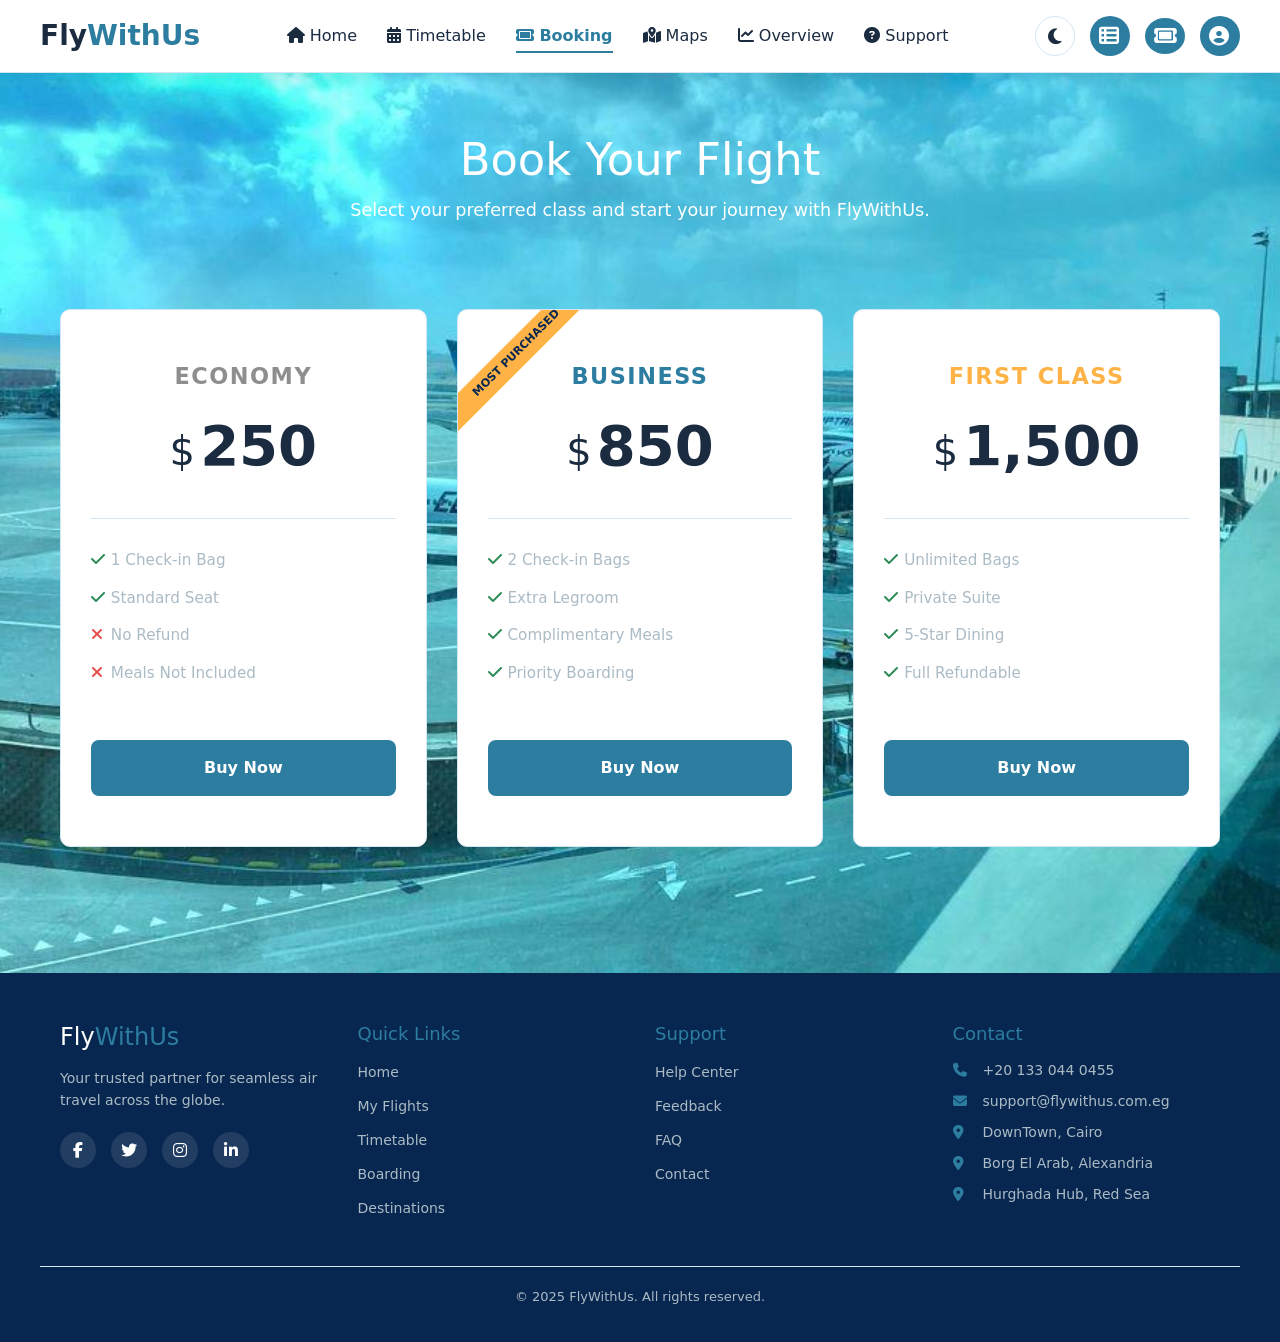
==== commit 24b7bfce: "ss" ====
--- a/Pages/boarding.html
+++ b/Pages/boarding.html
@@ -1,36 +1,33 @@
-<!DOCTYPE html>
+<!doctype html>
 <html lang="en">
 
 <head>
-    <meta charset="UTF-8">
-    <meta name="viewport" content="width=device-width, initial-scale=1.0, user-scalable=yes">
+    <meta charset="UTF-8" />
+    <meta name="viewport" content="width=device-width, initial-scale=1.0, user-scalable=yes" />
     <title>FlyWithUs | Boarding</title>
 
-    <link rel="stylesheet" href="../Css/bootstrap.css">
-    <link rel="stylesheet" href="../Css/fonts.css">
-    <link rel="stylesheet" href="../Css/master.css">
+    <link rel="stylesheet" href="../Css/bootstrap.css" />
+    <link rel="stylesheet" href="../Css/fonts.css" />
+    <link rel="stylesheet" href="../Css/master.css" />
 
-    <link rel="stylesheet" href="../Css/Themes/lightTheme.css" id="theme-style">
+    <link rel="stylesheet" href="../Css/Themes/lightTheme.css" id="theme-style" />
 
-    <link rel="icon" href="../Imgs/33.jpg" type="image/jpeg">
+    <link rel="icon" href="../Imgs/33.jpg" type="image/jpeg" />
 
-    <link rel="stylesheet" href="https://cdnjs.cloudflare.com/ajax/libs/font-awesome/6.5.2/css/all.min.css">
+    <link rel="stylesheet" href="https://cdnjs.cloudflare.com/ajax/libs/font-awesome/6.5.2/css/all.min.css" />
 </head>
 
 <body>
     <header>
         <div class="logo">
-            <a href="../index.html" style="text-decoration: none;">
+            <a href="../index.html" style="text-decoration: none">
                 <p>Fly<span>WithUs</span></p>
             </a>
-
         </div>
         <nav>
             <ul>
                 <li>
-                    <a href="../index.html">
-                        <i class="fa-solid fa-house"></i> Home
-                    </a>
+                    <a href="../index.html"> <i class="fa-solid fa-house"></i> Home </a>
                 </li>
                 <li>
                     <a href="../Pages/timetable.html">
@@ -61,12 +58,16 @@
         </nav>
         <div class="header-actions">
             <button id="themeToggle" class="theme-btn" aria-label="Toggle theme">
-                <i class="fas fa-moon"></i>
-            </button>
-
+          <i class="fas fa-moon"></i>
+        </button>
+            <button id="layoutToggle" class="profile-btn">
+            <i class="fas fa-th-list"></i>
+          <span>Layout</span>
+        </button>
             <!-- Ticket Button -->
             <a href="../Pages/yourFlights.html" class="flight-btn">
-                <i class="fa-solid fa-ticket"></i> </a>
+                <i class="fa-solid fa-ticket"></i>
+            </a>
 
             <!-- Profile Button -->
             <a href="../Pages/signIn.html" class="profile-btn">
@@ -78,12 +79,14 @@
     <main class="booking-container">
         <section class="booking-header">
             <h1>Book Your Flight</h1>
-            <p>Select your preferred class and start your journey with FlyWithUs.</p>
+            <p>
+                Select your preferred class and start your journey with FlyWithUs.
+            </p>
         </section>
 
         <div class="ticket-grid">
             <div class="ticket-card firstone">
-                <div class="ticket-type economy ">Economy</div>
+                <div class="ticket-type economy">Economy</div>
                 <div class="ticket-price">
                     <span class="currency">$</span>
                     <span class="amount">250</span>
@@ -94,7 +97,8 @@
                     <li><i class="fas fa-times"></i> No Refund</li>
                     <li><i class="fas fa-times"></i> Meals Not Included</li>
                 </ul>
-                <button class="btn-buy" data-class="Economy">Select Flight</button> </div>
+                <button class="btn-buy" data-class="Economy">Buy Now</button>
+            </div>
 
             <div class="ticket-card featured secondone">
                 <div class="ticket-type business">Business</div>
@@ -108,7 +112,8 @@
                     <li><i class="fas fa-check"></i> Complimentary Meals</li>
                     <li><i class="fas fa-check"></i> Priority Boarding</li>
                 </ul>
-                <button class="btn-buy" data-class="Business">Select Flight</button> </div>
+                <button class="btn-buy" data-class="Business">Buy Now</button>
+            </div>
 
             <div class="ticket-card thirdone">
                 <div class="ticket-type first">First Class</div>
@@ -122,7 +127,10 @@
                     <li><i class="fas fa-check"></i> 5-Star Dining</li>
                     <li><i class="fas fa-check"></i> Full Refundable</li>
                 </ul>
-                <button class="btn-buy" data-class="First Class">Select Flight</button> </div>
+                <button class="btn-buy" data-class="First Class">
+            Buy Now
+          </button>
+            </div>
         </div>
     </main>
     <footer class="simple-footer">
@@ -159,19 +167,21 @@
                 </ul>
             </div>
 
-            <div class="footer-col ">
+            <div class="footer-col">
                 <h4>Contact</h4>
-                <ul class="contact-list ">
-                    <li><i class="fas fa-phone "></i> +20 133 044 0455</li>
-                    <li><i class="fas fa-envelope "></i> support@flywithus.com.eg</li>
-                    <li><i class="fas fa-map-marker-alt "></i> DownTown, Cairo</li>
-                    <li><i class="fas fa-map-marker-alt "></i> Borg El Arab, Alexandria</li>
-                    <li><i class="fas fa-map-marker-alt "></i> Hurghada Hub, Red Sea</li>
+                <ul class="contact-list">
+                    <li><i class="fas fa-phone"></i> +20 133 044 0455</li>
+                    <li><i class="fas fa-envelope"></i> support@flywithus.com.eg</li>
+                    <li><i class="fas fa-map-marker-alt"></i> DownTown, Cairo</li>
+                    <li>
+                        <i class="fas fa-map-marker-alt"></i> Borg El Arab, Alexandria
+                    </li>
+                    <li><i class="fas fa-map-marker-alt"></i> Hurghada Hub, Red Sea</li>
                 </ul>
             </div>
         </div>
 
-        <div class="footer-bottom ">
+        <div class="footer-bottom">
             <p>&copy; 2025 FlyWithUs. All rights reserved.</p>
         </div>
     </footer>
--- a/Css/master.css
+++ b/Css/master.css
@@ -162,6 +162,7 @@
     cursor: pointer;
     width: 40px;
     overflow: hidden;
+    border: none;
     color: white;
     text-decoration: none;
     transition: all var(--transition);
@@ -463,11 +464,13 @@
     /* Subtle separation */
 }
 
+.TP #extra-rows tr:nth-child(even),
 .TP tbody tr:nth-child(odd) {
     background-color: var(--color-surface);
     color: var(--text-main);
 }
 
+.TP #extra-rows tr:nth-child(odd),
 .TP tbody tr:nth-child(even) {
     background-color: var(--color-primary);
     color: var(--text-on-dark);
@@ -746,6 +749,74 @@
     background-color: var(--color-accent);
 }
 
+.ticket-grid.list-view {
+    grid-template-columns: 1fr;
+    max-width: 1100px;
+    gap: 20px;
+}
+
+.ticket-grid.list-view .ticket-card {
+    flex-direction: row;
+    padding: 0;
+    min-height: 140px;
+    text-align: left;
+    align-items: center;
+}
+
+.ticket-grid.list-view .ticket-type {
+    flex: 0 0 220px;
+    margin: 0;
+    padding-left: 40px;
+    display: flex;
+    align-items: center;
+    height: 100%;
+    border-right: 1px dashed rgba(255, 255, 255, 0.2);
+}
+
+.ticket-grid.list-view .ticket-price {
+    flex: 0 0 200px;
+    margin: 0;
+    padding: 0 30px;
+    display: flex;
+    gap: 5px;
+}
+
+.ticket-grid.list-view .ticket-price .amount {
+    font-size: 2.8rem;
+}
+
+.ticket-grid.list-view .ticket-features {
+    flex: 1;
+    display: grid;
+    grid-template-columns: repeat(2, 1fr);
+    gap: 10px 20px;
+    margin: 0;
+    padding: 0 30px;
+    border-top: none;
+    /* Remove the grid-mode border */
+}
+
+.ticket-grid.list-view .ticket-features li {
+    margin-bottom: 0;
+    font-size: 0.9rem;
+    display: flex;
+    align-items: center;
+    gap: 8px;
+}
+
+.ticket-grid.list-view .btn-buy {
+    margin-right: 40px;
+    padding: 15px 35px;
+    font-size: 1.1rem;
+    border-radius: 10px;
+}
+
+.ticket-grid.list-view .ticket-card.featured::before {
+    top: 25px;
+    left: -45px;
+    padding: 5px 35px;
+}
+
 
 /**********************************
             Map Styles
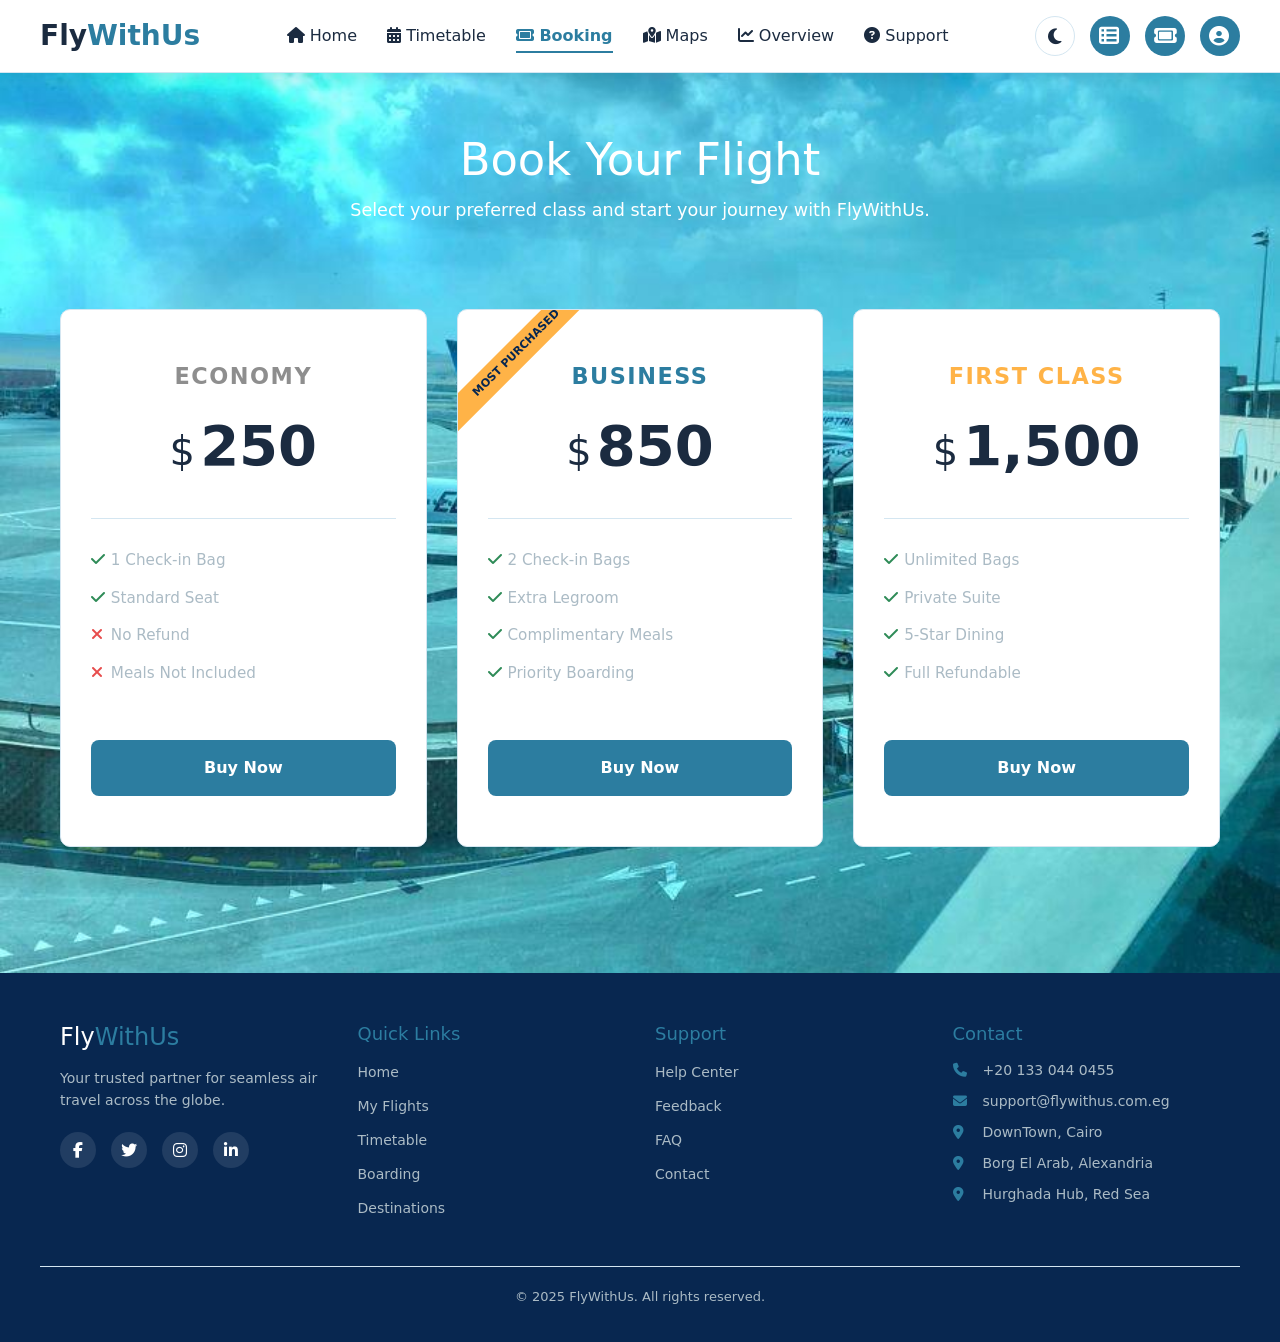
==== commit a3f4203a: "Implement sidebar navigation and layout toggle functionality; update button styles and add labels fo" ====
--- a/Pages/boarding.html
+++ b/Pages/boarding.html
@@ -19,63 +19,65 @@
 
 <body>
     <header>
-        <div class="logo">
-            <a href="../index.html" style="text-decoration: none">
-                <p>Fly<span>WithUs</span></p>
-            </a>
+        <div class="header-logo">
+            <p>Fly<span>WithUs</span></p>
         </div>
-        <nav>
-            <ul>
+
+        <nav class="navigation-menu">
+            <ul class="nav-list">
                 <li>
-                    <a href="../index.html"> <i class="fa-solid fa-house"></i> Home </a>
+                    <a href="../index.html" class="nav-link">
+                        <i class="fa-solid fa-house"></i> Home
+                    </a>
                 </li>
                 <li>
-                    <a href="../Pages/timetable.html">
+                    <a href="../Pages/timetable.html" class="nav-link ">
                         <i class="fa-solid fa-calendar-days"></i> Timetable
                     </a>
                 </li>
                 <li>
-                    <a href="../Pages/boarding.html" class="active">
+                    <a href="../Pages/boarding.html" class="nav-link active">
                         <i class="fa-solid fa-ticket"></i> Booking
                     </a>
                 </li>
                 <li>
-                    <a href="../Pages/maps-Places.html">
+                    <a href="../Pages/maps-Places.html" class="nav-link">
                         <i class="fa-solid fa-map-location-dot"></i> Maps
                     </a>
                 </li>
                 <li>
-                    <a href="../Pages/overview.html">
+                    <a href="../Pages/overview.html" class="nav-link">
                         <i class="fa-solid fa-chart-line"></i> Overview
                     </a>
                 </li>
                 <li>
-                    <a href="../Pages/support-feedback.html">
+                    <a href="../Pages/support-feedback.html" class="nav-link">
                         <i class="fa-solid fa-circle-question"></i> Support
                     </a>
                 </li>
             </ul>
         </nav>
-        <div class="header-actions">
-            <button id="themeToggle" class="theme-btn" aria-label="Toggle theme">
+
+        <div class="header-buttons">
+            <button id="themeToggle" class="themeSwitcher" aria-label="Toggle theme">
           <i class="fas fa-moon"></i>
         </button>
-            <button id="layoutToggle" class="profile-btn">
-            <i class="fas fa-th-list"></i>
+            <button id="layoutToggle" class="user-profile-btn">
+          <i class="fas fa-th-list"></i>
           <span>Layout</span>
         </button>
-            <!-- Ticket Button -->
-            <a href="../Pages/yourFlights.html" class="flight-btn">
+            <a href="../Pages/yourFlights.html" class="ticket-btn">
                 <i class="fa-solid fa-ticket"></i>
+                <span>MyFlights</span>
             </a>
 
-            <!-- Profile Button -->
-            <a href="../Pages/signIn.html" class="profile-btn">
+            <a href="../Pages/signIn.html" class="user-profile-btn">
                 <i class="fas fa-user-circle"></i>
                 <span>Profile</span>
             </a>
         </div>
     </header>
+
     <main class="booking-container">
         <section class="booking-header">
             <h1>Book Your Flight</h1>
@@ -127,18 +129,20 @@
                     <li><i class="fas fa-check"></i> 5-Star Dining</li>
                     <li><i class="fas fa-check"></i> Full Refundable</li>
                 </ul>
-                <button class="btn-buy" data-class="First Class">
-            Buy Now
-          </button>
+                <button class="btn-buy" data-class="First Class">Buy Now</button>
             </div>
         </div>
     </main>
-    <footer class="simple-footer">
-        <div class="footer-grid">
-            <div class="footer-col">
-                <h3>Fly<span>WithUs</span></h3>
-                <p>Your trusted partner for seamless air travel across the globe.</p>
-                <div class="social-icons">
+
+    <footer class="site-footer">
+        <div class="footer-container">
+            <!-- Brand -->
+            <div class="footer-section">
+                <h3 class="footer-logo">Fly<span>WithUs</span></h3>
+                <p class="footer-description">
+                    Your trusted partner for seamless air travel across the globe.
+                </p>
+                <div class="social-links">
                     <a href="#"><i class="fab fa-facebook-f"></i></a>
                     <a href="#"><i class="fab fa-twitter"></i></a>
                     <a href="#"><i class="fab fa-instagram"></i></a>
@@ -146,9 +150,9 @@
                 </div>
             </div>
 
-            <div class="footer-col">
-                <h4>Quick Links</h4>
-                <ul>
+            <div class="footer-section">
+                <h4 class="section-title">Quick Links</h4>
+                <ul class="nav-links">
                     <li><a href="../index.html">Home</a></li>
                     <li><a href="../Pages/yourFlights.html">My Flights</a></li>
                     <li><a href="../Pages/timetable.html">Timetable</a></li>
@@ -157,19 +161,19 @@
                 </ul>
             </div>
 
-            <div class="footer-col">
-                <h4>Support</h4>
-                <ul>
-                    <li><a href="../Pages/support-feedback.html ">Help Center</a></li>
-                    <li><a href="../Pages/support-feedback.html ">Feedback</a></li>
-                    <li><a href="../Pages/support-feedback.html  ">FAQ</a></li>
-                    <li><a href=" ../Pages/support-feedback.html ">Contact</a></li>
+            <div class="footer-section">
+                <h4 class="section-title">Support</h4>
+                <ul class="nav-links">
+                    <li><a href="../Pages/support-feedback.html">Help Center</a></li>
+                    <li><a href="../Pages/support-feedback.html">Feedback</a></li>
+                    <li><a href="../Pages/support-feedback.html">FAQ</a></li>
+                    <li><a href="../Pages/support-feedback.html">Contact</a></li>
                 </ul>
             </div>
 
-            <div class="footer-col">
-                <h4>Contact</h4>
-                <ul class="contact-list">
+            <div class="footer-section">
+                <h4 class="section-title">Contact</h4>
+                <ul class="contact-details">
                     <li><i class="fas fa-phone"></i> +20 133 044 0455</li>
                     <li><i class="fas fa-envelope"></i> support@flywithus.com.eg</li>
                     <li><i class="fas fa-map-marker-alt"></i> DownTown, Cairo</li>
@@ -181,7 +185,7 @@
             </div>
         </div>
 
-        <div class="footer-bottom">
+        <div class="footer-copyright">
             <p>&copy; 2025 FlyWithUs. All rights reserved.</p>
         </div>
     </footer>
--- a/Css/master.css
+++ b/Css/master.css
@@ -5,9 +5,7 @@
 }
 
 
-/**********************************
-            Header Styles
- **********************************/
+/* Header Styles */
 
 header {
     display: flex;
@@ -18,28 +16,22 @@
     border-bottom: 1px solid var(--color-border);
     position: sticky;
     top: 0;
-    z-index: 1000;
+    z-index: 1;
     box-shadow: var(--shadow-soft);
 }
 
-
-/* Logo */
-
-.logo p {
+.header-logo p {
     font-size: 28px;
     font-weight: bold;
     margin: 0;
     color: var(--text-main);
 }
 
-.logo span {
+.header-logo span {
     color: var(--color-secondary);
 }
 
-
-/* Navigation */
-
-nav ul {
+.nav-list {
     display: flex;
     list-style: none;
     gap: 30px;
@@ -47,57 +39,48 @@
     padding: 0;
 }
 
-nav ul li a {
+.nav-link {
     text-decoration: none;
     color: var(--text-main);
     font-weight: 500;
-    transition: color var(--transition);
-    position: relative;
-    display: inline-block;
-}
-
-nav ul li {
+    transition: all var(--transition);
+}
+
+.nav-link:hover {
+    color: var(--color-secondary);
+}
+
+.nav-list li {
     opacity: 0;
     transform: translateY(-10px);
-    animation: navEnter 0.6s ease forwards;
-}
-
-nav ul li:nth-child(1) {
+    animation: navEnter 0.6s forwards;
+}
+
+.nav-list li:nth-child(1) {
     animation-delay: 0.1s;
 }
 
-nav ul li:nth-child(2) {
+.nav-list li:nth-child(2) {
     animation-delay: 0.15s;
 }
 
-nav ul li:nth-child(3) {
+.nav-list li:nth-child(3) {
     animation-delay: 0.2s;
 }
 
-nav ul li:nth-child(4) {
+.nav-list li:nth-child(4) {
     animation-delay: 0.25s;
 }
 
-nav ul li:nth-child(5) {
+.nav-list li:nth-child(5) {
     animation-delay: 0.3s;
 }
 
-nav ul li:nth-child(6) {
+.nav-list li:nth-child(6) {
     animation-delay: 0.35s;
 }
 
-@keyframes navEnter {
-    to {
-        opacity: 1;
-        transform: translateY(0);
-    }
-}
-
-nav ul li a:hover {
-    color: var(--color-secondary);
-}
-
-nav ul li a::after {
+.nav-link::after {
     content: "";
     position: absolute;
     bottom: -5px;
@@ -105,32 +88,26 @@
     width: 0;
     height: 2px;
     background: var(--color-secondary);
-    transition: width var(--transition);
-}
-
-nav ul li a:hover::after,
-nav ul li a.active::after {
+    transition: all var(--transition);
+}
+
+.nav-link:hover::after,
+.nav-link.active::after {
     width: 100%;
 }
 
-nav ul li a.active {
+.nav-link.active {
     color: var(--color-secondary);
     font-weight: bold;
 }
 
-
-/* Header Actions */
-
-.header-actions {
+.header-buttons {
     display: flex;
     align-items: center;
     gap: 15px;
 }
 
-
-/* Theme Toggle Button */
-
-.theme-btn {
+.themeSwitcher {
     background: var(--color-surface);
     border: 1px solid var(--color-border);
     border-radius: 50%;
@@ -142,17 +119,13 @@
     transition: all var(--transition);
 }
 
-.theme-btn:hover {
+.themeSwitcher:hover {
     background: var(--color-secondary);
     color: white;
-    transform: rotate(15deg);
-}
-
-
-/* Profile Button (Simple Link) */
-
-.flight-btn,
-.profile-btn {
+}
+
+.ticket-btn,
+.user-profile-btn {
     background: var(--color-secondary);
     border-radius: 50%;
     padding: 8px 10px;
@@ -168,49 +141,102 @@
     transition: all var(--transition);
 }
 
-
-/* text hidden */
-
-.profile-btn span {
+.ticket-btn span,
+.user-profile-btn span {
     opacity: 0;
     transform: translateX(-8px);
     transition: all var(--transition);
     font-weight: bold;
 }
 
-.flight-btn i,
-.profile-btn i {
+.ticket-btn i,
+.user-profile-btn i {
     font-size: 20px;
     color: white;
     margin-left: -1px;
 }
 
-
-/* hover effects */
-
-.flight-btn:hover,
-.profile-btn:hover {
+.ticket-btn:hover,
+.user-profile-btn:hover {
     background: var(--color-accent);
     border-radius: 50px;
 }
 
-
-/* expand */
-
-.profile-btn:hover {
+.user-profile-btn:hover {
     width: 110px;
     padding: 8px 12px;
 }
 
-.profile-btn:hover span {
+.ticket-btn:hover {
+    width: 125px;
+    padding: 8px 12px;
+}
+
+.ticket-btn:hover span,
+.user-profile-btn:hover span {
     opacity: 1;
     transform: translateX(0);
 }
 
-
-/**********************************
-        Home Styles
- **********************************/
+header.sidebar {
+    flex-direction: column;
+    justify-content: flex-start;
+    align-items: flex-start;
+    width: 260px;
+    height: 100vh;
+    position: fixed;
+    left: 0;
+    top: 0;
+    padding: 40px 20px;
+}
+
+header.sidebar .nav-list {
+    flex-direction: column;
+    margin-top: 60px;
+    width: 100%;
+    gap: 15px;
+}
+
+header.sidebar .header-buttons {
+    flex-direction: column;
+    margin-top: auto;
+    width: 100%;
+    align-items: flex-start;
+}
+
+header.sidebar .ticket-btn,
+header.sidebar .user-profile-btn {
+    width: 100%;
+    border-radius: 12px;
+    justify-content: flex-start;
+}
+
+header.sidebar .ticket-btn span,
+header.sidebar .user-profile-btn span {
+    opacity: 1;
+    transform: translateX(0);
+}
+
+body.has-sidebar {
+    padding-left: 260px;
+    transition: padding var(--transition);
+}
+
+header.sidebar .nav-link::after {
+    bottom: 0;
+    left: -20px;
+    width: 4px;
+    height: 0;
+}
+
+header.sidebar .nav-link:hover::after,
+header.sidebar .nav-link.active::after {
+    height: 100%;
+    width: 4px;
+}
+
+
+/* Home Styles */
 
 .homecontent {
     background: url("../Imgs/home.jpg") center/cover no-repeat fixed;
@@ -223,7 +249,6 @@
 }
 
 .hero-section {
-    background: url("../Imgs/home.jpg") center/cover no-repeat fixed;
     height: 100vh;
 }
 
@@ -240,21 +265,9 @@
     animation: fadeIn 1s ease;
 }
 
-@keyframes fadeIn {
-    from {
-        opacity: 0;
-        transform: translatex(-200px);
-    }
-    to {
-        opacity: 1;
-        transform: translatex(0);
-    }
-}
-
 .hero-text h1 {
     font-size: 4rem;
     color: var(--text-on-dark);
-    line-height: 1.1;
     margin-bottom: 20px;
     font-weight: 800;
 }
@@ -269,7 +282,7 @@
     margin-bottom: 30px;
 }
 
-.btn-primary {
+.home-btn {
     background-color: var(--color-accent);
     color: var(--color-primary);
     padding: 16px 32px;
@@ -281,17 +294,13 @@
     transition: var(--transition);
 }
 
-.btn-primary:hover {
+.home-btn:hover {
     background-color: var(--color-surface);
-    transform: translateY(-3px);
-}
-
-
-/* --- STATS SECTION --- */
+    transform: scale(1.08);
+}
 
 .stats-section {
     margin-top: -60px;
-    position: relative;
 }
 
 .stats-grid {
@@ -346,15 +355,21 @@
 
 .section-header h2 {
     font-size: 2.5rem;
-    color: var(--color-primary);
+    color: #fff;
     margin-bottom: 10px;
 }
 
+.section-header p {
+    color: #fff;
+    margin-bottom: 10px;
+}
+
 .header-line {
-    width: 120px;
-    height: 4px;
-    background: var(--color-accent);
-    margin: 12px auto;
+    width: 60px;
+    height: 3px;
+    background: var(--text-on-inv);
+    margin: 0 auto 40px;
+    border-radius: 2px;
 }
 
 .features-grid {
@@ -381,12 +396,12 @@
     height: 50px;
     background: var(--color-secondary);
     color: white;
-    border-radius: 12px;
+    border-radius: 50%;
     display: flex;
     align-items: center;
     justify-content: center;
     font-size: 1.2rem;
-    margin-bottom: 20px;
+    margin-bottom: 10px;
 }
 
 .feature-box h3 {
@@ -401,18 +416,7 @@
 }
 
 
-/**********************************
-        TimeTable Styles
- **********************************/
-
-
-/* Container Regulation */
-
-.BD {
-    position: relative;
-    width: 100%;
-    overflow-x: hidden;
-}
+/* TimeTable Styles */
 
 .BD::before {
     content: "";
@@ -426,9 +430,6 @@
     filter: blur(7px);
 }
 
-
-/* Caption Styles */
-
 .cap {
     font-family: "Nunito Sans", sans-serif;
     font-size: 3.3rem;
@@ -437,9 +438,6 @@
     text-align: center;
     font-weight: 800;
 }
-
-
-/* Table Regulation */
 
 .TP {
     font-family: "Nunito Sans", sans-serif;
@@ -461,7 +459,6 @@
 .TP td {
     padding: 1rem;
     border-bottom: 1px solid rgba(0, 0, 0, 0.05);
-    /* Subtle separation */
 }
 
 .TP #extra-rows tr:nth-child(even),
@@ -481,7 +478,8 @@
     cursor: context-menu;
 }
 
-.TP tbody tr:hover {
+.TP tbody tr:hover,
+.TP #extra-rows tr:hover {
     background-color: var(--color-secondary);
     color: var(--text-on-dark);
     transform: scale(1.02);
@@ -494,26 +492,6 @@
     gap: 20px;
     margin: 40px auto;
     width: 100%;
-}
-
-
-/* Load More Button */
-
-.btn-load {
-    padding: 12px 30px;
-    background-color: var(--color-primary);
-    color: white;
-    border: 2px solid var(--color-primary);
-    border-radius: 30px;
-    font-weight: 700;
-    cursor: pointer;
-    transition: all 0.3s ease;
-    font-family: "Nunito Sans", sans-serif;
-}
-
-.btn-load:hover {
-    background-color: transparent;
-    color: var(--color-primary);
 }
 
 .BT {
@@ -535,10 +513,25 @@
     box-shadow: 0 8px 25px rgba(37, 99, 235, 0.4);
 }
 
-
-/**********************************
-        Boarding Styles
- **********************************/
+.btn-load {
+    padding: 12px 30px;
+    background-color: var(--color-primary);
+    color: white;
+    border: 2px solid var(--color-primary);
+    border-radius: 30px;
+    font-weight: 700;
+    cursor: pointer;
+    transition: all 0.3s ease;
+    font-family: "Nunito Sans", sans-serif;
+}
+
+.btn-load:hover {
+    background-color: transparent;
+    color: var(--color-primary);
+}
+
+
+/* Boarding Styles */
 
 .booking-container {
     padding: 60px 20px;
@@ -568,15 +561,12 @@
 
 .ticket-grid {
     display: grid;
-    grid-template-columns: repeat(auto-fit, minmax(320px, 1fr));
+    grid-template-columns: 1fr 1fr 1fr;
     gap: 30px;
     width: 100%;
     max-width: 1200px;
     padding: 20px;
 }
-
-
-/* --- INDIVIDUAL TICKET CARD --- */
 
 .ticket-card {
     background: var(--color-surface);
@@ -584,18 +574,15 @@
     border-radius: var(--radius-md);
     padding: 50px 30px;
     text-align: center;
-    transition: transform var(--transition), box-shadow var(--transition), border-color var(--transition);
+    transition: all var(--transition);
     display: flex;
     flex-direction: column;
     position: relative;
     overflow: hidden;
 }
 
-
-/* Hover Effects */
-
 .ticket-card:hover {
-    transform: translateY(-4px);
+    transform: translateY(-4px) scale(1.06);
     box-shadow: var(--shadow-soft);
     border-color: var(--color-secondary);
 }
@@ -625,51 +612,6 @@
     animation: fadeleft 1s ease;
 }
 
-
-/* from LEFT → to center */
-
-@keyframes faderight {
-    from {
-        opacity: 0;
-        transform: translateX(-100px);
-    }
-    to {
-        opacity: 1;
-        transform: translateX(0);
-    }
-}
-
-
-/* from BOTTOM → to center */
-
-@keyframes fadeup {
-    from {
-        opacity: 0;
-        transform: translateY(100px);
-    }
-    to {
-        opacity: 1;
-        transform: translateY(0);
-    }
-}
-
-
-/* from RIGHT → to center */
-
-@keyframes fadeleft {
-    from {
-        opacity: 0;
-        transform: translateX(100px);
-    }
-    to {
-        opacity: 1;
-        transform: translateX(0);
-    }
-}
-
-
-/* --- CARD CONTENT STYLES --- */
-
 .ticket-type {
     font-size: 1.4rem;
     font-weight: bolder;
@@ -742,7 +684,7 @@
     font-size: 1rem;
     font-weight: 600;
     cursor: pointer;
-    transition: background var(--transition);
+    transition: all var(--transition);
 }
 
 .btn-buy:hover {
@@ -751,7 +693,6 @@
 
 .ticket-grid.list-view {
     grid-template-columns: 1fr;
-    max-width: 1100px;
     gap: 20px;
 }
 
@@ -793,7 +734,6 @@
     margin: 0;
     padding: 0 30px;
     border-top: none;
-    /* Remove the grid-mode border */
 }
 
 .ticket-grid.list-view .ticket-features li {
@@ -818,12 +758,9 @@
 }
 
 
-/**********************************
-            Map Styles
- **********************************/
-
-.container4 {
-    /* Using a deep navy/slate overlay to make the map glow */
+/* Map Styles */
+
+.mapcontainer {
     background: linear-gradient( 135deg, var(--color-bg-main) 0%, var(--color-secondary) 100%);
     height: 130vh;
     padding: 40px 20px;
@@ -839,8 +776,6 @@
     font-size: 37px;
     font-weight: 800;
     font-family: "Nunito Sans", sans-serif;
-    font-style: italic;
-    text-shadow: 0 2px 4px rgba(0, 0, 0, 0.1);
 }
 
 .map-content-wrapper {
@@ -859,9 +794,6 @@
     box-shadow: var(--shadow-soft);
 }
 
-
-/* Sidebar that scrolls so the map stays centered */
-
 .locations-cards-container {
     flex: 1.2;
     display: flex;
@@ -872,15 +804,6 @@
     padding-right: 10px;
 }
 
-.locations-cards-container::-webkit-scrollbar {
-    width: 6px;
-}
-
-.locations-cards-container::-webkit-scrollbar-thumb {
-    background: rgba(255, 255, 255, 0.3);
-    border-radius: 10px;
-}
-
 .airport-card {
     background: var(--color-surface);
     border-radius: var(--radius-md);
@@ -889,7 +812,7 @@
     min-height: 80px;
     cursor: pointer;
     transition: all 0.3s ease;
-    animation: fadeleft 0.5s ease backwards;
+    animation: fadeleft 0.5s ease forwards;
 }
 
 .airport-card:nth-child(1) {
@@ -914,14 +837,6 @@
 
 .airport-card:nth-child(6) {
     animation-delay: 0.6s;
-}
-
-.airport-card:nth-child(7) {
-    animation-delay: 0.7s;
-}
-
-.airport-card:hover {
-    transform: scale(1.02);
 }
 
 .card-img {
@@ -929,12 +844,12 @@
     height: auto;
     object-fit: cover;
     filter: brightness(0.8);
-    transition: filter 0.3s ease;
+    transition: all 0.3s ease;
 }
 
 .airport-card:hover {
     transform: scale(1.02);
-    min-height: 180px;
+    min-height: 155px;
 }
 
 .airport-card:hover .card-img {
@@ -993,36 +908,14 @@
     margin-bottom: 10px;
 }
 
-@keyframes fadeleft {
-    from {
-        opacity: 0;
-        transform: translateX(20px);
-    }
-    to {
-        opacity: 1;
-        transform: translateX(0);
-    }
-}
-
-.airport-card {
-    animation: fadeleft 0.5s ease backwards;
-}
-
-
-/**********************************
-            Overview Styles
- **********************************/
-
-
-/* --- Overview Layout --- */
+
+/* Overview Styles */
 
 .overview {
-    padding: 100px 0;
-    min-height: 80vh;
-    display: flex;
-    align-items: center;
-    /* High-detail aviation engineering shot */
-    background: linear-gradient(rgba(10, 15, 25, 0.8), rgba(10, 15, 25, 0.7)), url("https://images.unsplash.com/photo-1436491865332-7a61a109cc05?q=80&w=1600") center / cover no-repeat fixed;
+    padding: 70px 0;
+    display: flex;
+    align-items: center;
+    background: linear-gradient(rgba(10, 15, 25, 0.8), rgba(10, 15, 25, 0.7)), url("../Imgs/60.jpg") center / cover no-repeat fixed;
     color: white;
 }
 
@@ -1041,68 +934,56 @@
     color: var(--color-secondary);
 }
 
-.fleet-grid {
+.top-grid {
     display: flex;
     gap: 30px;
     align-items: flex-start;
     /* align-items: stretch; By default */
 }
 
-.fleet-card {
+.top-card {
     background: var(--color-surface);
     border: 1px solid var(--color-border);
     border-radius: 25px;
     overflow: hidden;
-    transition: all 0.4s ease;
+    transition: all 0.4s;
     box-shadow: var(--shadow-soft);
 }
 
-.fleet-card:hover {
+.top-card:hover {
     transform: translateY(-5px) scale(1.03);
     border-color: var(--color-secondary);
     box-shadow: 0 12px 24px rgba(0, 0, 0, 0.1);
 }
 
-.fleet-img {
+.top-img {
     height: 200px;
 }
 
-.fleet-img img {
+.top-img img {
     width: 100%;
     height: 100%;
     object-fit: cover;
 }
 
-.fleet-info {
+.top-info {
     max-height: 0;
     overflow: hidden;
     padding: 0 25px;
     opacity: 0;
-    transition: all 1s ease;
-}
-
-.fleet-card:hover .fleet-info {
+    transition: all 0.7s ease-in-out;
+}
+
+.top-card:hover .top-info {
     max-height: 300px;
     padding: 25px;
     opacity: 1;
 }
 
-.fleet-info h3,
-.fleet-info p {
+.top-info h3,
+.top-info p {
     color: var(--text-on-inv);
     margin-bottom: 10px;
-}
-
-z .fleet-tag {
-    position: absolute;
-    top: 15px;
-    right: 15px;
-    background: var(--color-primary);
-    color: var(--text-on-dark);
-    padding: 5px 15px;
-    border-radius: var(--radius-md);
-    font-size: 0.7rem;
-    font-weight: 700;
 }
 
 .specs {
@@ -1122,9 +1003,6 @@
     margin-right: 5px;
 }
 
-
-/* --- Timeline --- */
-
 .timeline {
     position: relative;
     max-width: 800px;
@@ -1161,6 +1039,7 @@
     box-shadow: var(--shadow-soft);
 }
 
+.timeline-content p,
 .timeline-content h3 {
     color: var(--text-on-inv);
 }
@@ -1187,9 +1066,6 @@
     align-self: center;
 }
 
-
-/* --- Gallery Grid --- */
-
 .gallery-grid {
     display: flex;
     gap: 20px;
@@ -1214,15 +1090,10 @@
 }
 
 
-/**********************************
-    Support & Feedback Styles
-**********************************/
-
-
-/* Background & Main Layout */
+/* Support & Feedback Styles */
 
 .support {
-    background: linear-gradient(rgba(15, 23, 42, 0.7), rgba(15, 23, 42, 0.7)), url("https://images.unsplash.com/photo-1569154941061-e231b4725ef1?q=80&w=1600") center/cover no-repeat fixed;
+    background: linear-gradient(rgba(15, 23, 42, 0.7), rgba(15, 23, 42, 0.7)), url("../Imgs/61.jpg") center/cover no-repeat fixed;
     min-height: 100vh;
     display: flex;
     align-items: center;
@@ -1231,17 +1102,12 @@
 
 .support-container {
     display: flex;
-    justify-content: center;
-    align-items: flex-start;
+    align-items: center;
     gap: 40px;
     width: 100%;
     max-width: 1100px;
     margin: 0 auto;
-    flex-wrap: wrap;
-}
-
-
-/* Glass Cards (Unified for Form and FAQ) */
+}
 
 .feedback-form,
 .faq-card {
@@ -1254,9 +1120,6 @@
     min-width: 320px;
 }
 
-
-/* Typography & Headers */
-
 .feedback-title,
 .faq-title {
     font-family: "Barlow Condensed", sans-serif;
@@ -1313,19 +1176,11 @@
     border: 1px solid transparent;
 }
 
-.feedback-input::placeholder,
-.feedback-textarea::placeholder {
-    color: rgba(255, 255, 255, 0.3);
-}
-
 .feedback-input:focus,
 .feedback-textarea:focus {
     background: rgba(255, 255, 255, 0.15);
     border-color: var(--color-accent);
 }
-
-
-/* The Button */
 
 .send-btn {
     width: 100%;
@@ -1401,6 +1256,785 @@
     animation: slideInRight 0.8s ease-out;
 }
 
+
+/* Profile Styles */
+
+.profile {
+    display: flex;
+    justify-content: center;
+    align-items: center;
+    color: white;
+    background: linear-gradient(rgba(15, 23, 42, 0.7), rgba(15, 23, 42, 0.7)), url("../Imgs/62.jpg") center / cover no-repeat;
+}
+
+.profilemain {
+    animation: fadeup 1s ease-in-out;
+    margin: 50px auto;
+    width: 90%;
+    max-width: 700px;
+    background: rgba(255, 255, 255, 0.08);
+    box-shadow: var(--shadow-soft);
+    padding: 40px;
+    border-radius: 50px;
+}
+
+.profileheader {
+    display: flex;
+    justify-content: space-between;
+    align-items: center;
+}
+
+.profileheader .logout-btn {
+    border-radius: 12px;
+    padding: 10px 25px;
+    background-color: var(--color-accent);
+    color: var(--text-on-dark);
+    border: none;
+    transition: all 0.3s ease;
+}
+
+.profileheader .logout-btn:hover {
+    background: var(--color-border);
+    transform: scale(1.06);
+}
+
+.profileheader .identity {
+    display: flex;
+    align-items: center;
+    gap: 20px;
+}
+
+.profileheader .identity .identitle p {
+    font-weight: bold;
+    font-family: 'Gill Sans', 'Gill Sans MT', Calibri, 'Trebuchet MS', sans-serif;
+}
+
+.profileheader .identity .idenimg .proimg {
+    width: 100px;
+    height: 100px;
+    border-radius: 50%;
+    object-fit: cover;
+    border: 3px solid var(--color-border);
+}
+
+.profilecards {
+    display: grid;
+    grid-template-columns: repeat(2, 1fr);
+    gap: 20px;
+    margin: 40px;
+    justify-items: center;
+    align-items: center;
+}
+
+.profilecards .profcard {
+    background-color: rgba(255, 255, 255, 0.15);
+    backdrop-filter: blur(12px);
+    border: 1px solid rgba(255, 255, 255, 0.2);
+    width: 100%;
+    max-width: 400px;
+    padding: 30px;
+    border-radius: 24px;
+    display: flex;
+    flex-direction: column;
+    align-items: center;
+    gap: 10px;
+    transition: all 0.3s ease;
+    box-shadow: 0 10px 30px rgba(0, 0, 0, 0.1);
+}
+
+.profcard:hover {
+    transform: scale(1.05);
+    background-color: rgba(255, 255, 255, 0.25);
+}
+
+.profcard p:first-of-type {
+    font-size: 0.9rem;
+    text-transform: uppercase;
+    letter-spacing: 1px;
+    opacity: 0.8;
+    margin: 0;
+}
+
+.profcard p:last-of-type {
+    font-size: 2rem;
+    font-weight: 700;
+    margin: 0;
+    color: #fff;
+}
+
+.upcoming-booking h3,
+.documents-section h4 {
+    font-size: 1.2rem;
+    margin-bottom: 15px;
+    color: var(--text-on-dark);
+}
+
+.booking-card {
+    background: rgba(255, 255, 255, 0.1);
+    border: 1px solid rgba(255, 255, 255, 0.2);
+    border-radius: 20px;
+    padding: 20px;
+    display: flex;
+    justify-content: space-between;
+    align-items: center;
+    transition: 0.3s ease;
+}
+
+.booking-card:hover {
+    background: rgba(255, 255, 255, 0.15);
+}
+
+.route {
+    font-size: 1.4rem;
+    margin: 0;
+}
+
+.route i {
+    font-size: 1rem;
+    margin: 0 10px;
+    color: var(--color-border);
+}
+
+.details {
+    color: var(--text-muted);
+}
+
+.btn-checkin {
+    background: white;
+    color: var(--color-primary);
+    font-weight: bold;
+    border-radius: 10px;
+    padding: 8px 20px;
+    text-decoration: none;
+    transition: 0.3s ease-in-out;
+}
+
+.btn-checkin:hover {
+    background: var(--color-border);
+    transform: scale(1.02);
+    color: var(--text-main);
+}
+
+.documents-section {
+    margin-top: 30px;
+}
+
+.doc-list {
+    list-style: none;
+    padding: 0;
+}
+
+.doc-item {
+    background: rgba(255, 255, 255, 0.05);
+    border: 1px solid rgba(255, 255, 255, 0.1);
+    border-radius: 12px;
+    padding: 15px 20px;
+    display: flex;
+    justify-content: space-between;
+    align-items: center;
+}
+
+.status-icon {
+    color: var(--status-success);
+    font-size: 1.3rem;
+}
+
+.signin-container {
+    display: flex;
+    justify-content: start;
+    align-items: center;
+    padding: 20px;
+    background: url(../Imgs/34.jpg) center / cover no-repeat;
+    min-height: 100vh;
+}
+
+.signin-card {
+    animation: fadeup 1s ease;
+    margin-left: 60px;
+    background: rgba(255, 255, 255, 0.08);
+    backdrop-filter: blur(18px);
+    color: var(--text-on-dark);
+    width: 100%;
+    max-width: 420px;
+    padding: 50px 40px;
+    border-radius: 30px;
+    box-shadow: var(--shadow-soft);
+    text-align: center;
+    transition: all 0.3s ease-in-out;
+}
+
+.feedback-form:hover,
+.signin-card:hover {
+    backdrop-filter: blur(50px);
+}
+
+.signin-header h2 {
+    font-family: "Barlow Condensed", sans-serif;
+    font-size: 2.8rem;
+    margin-bottom: 10px;
+    letter-spacing: 1px;
+}
+
+.signin-header p {
+    font-size: 0.9rem;
+    color: var(--text-on-dark);
+    margin-bottom: 30px;
+}
+
+.input-group-custom {
+    text-align: left;
+    margin-bottom: 20px;
+}
+
+.input-group-custom label {
+    display: block;
+    font-size: 0.85rem;
+    margin-bottom: 8px;
+    color: var(--text-on-dark);
+    opacity: 0.9;
+}
+
+.input-wrapper {
+    position: relative;
+    display: flex;
+    align-items: center;
+}
+
+.input-wrapper i {
+    position: absolute;
+    left: 15px;
+    color: var(--text-muted);
+}
+
+.input-wrapper input {
+    width: 100%;
+    padding: 12px 15px 12px 45px;
+    background: rgba(255, 255, 255, 0.05);
+    border: 1px solid var(--color-border);
+    border-radius: var(--radius-md);
+    color: var(--text-on-dark);
+    outline: none;
+    transition: var(--transition);
+}
+
+.input-wrapper input:focus {
+    background: rgba(255, 255, 255, 0.1);
+    border-color: var(--color-accent);
+}
+
+.form-options {
+    display: flex;
+    justify-content: space-between;
+    align-items: center;
+    font-size: 0.85rem;
+    margin-bottom: 30px;
+}
+
+.remember-me {
+    display: flex;
+    align-items: center;
+    gap: 8px;
+    cursor: pointer;
+}
+
+.forgot-pass {
+    color: var(--color-accent);
+    text-decoration: none;
+    font-weight: 500;
+}
+
+.btn-signin {
+    width: 100%;
+    padding: 14px;
+    border: none;
+    border-radius: var(--radius-md);
+    background-color: var(--color-secondary);
+    color: var(--text-on-dark);
+    font-weight: bold;
+    font-size: 1.1rem;
+    cursor: pointer;
+    transition: var(--transition);
+}
+
+.btn-signin:hover {
+    background-color: #3694bc;
+    transform: translateY(-2px);
+    box-shadow: 0 4px 15px rgba(0, 0, 0, 0.3);
+}
+
+.signin-footer {
+    margin-top: 25px;
+    font-size: 0.9rem;
+    color: var(--text-muted);
+}
+
+.signin-footer a {
+    color: var(--text-on-dark);
+    font-weight: bold;
+    text-decoration: none;
+    margin-left: 5px;
+}
+
+.signin-footer a:hover {
+    color: var(--color-accent);
+}
+
+
+/* My Ticket Styles */
+
+.my-tickets {
+    background: linear-gradient( 135deg, var(--color-bg-main) 0%, var(--color-secondary) 70%, var(--color-accent) 150%);
+}
+
+#next {
+    padding-bottom: 50px;
+}
+
+#next h2 {
+    color: var(--text-on-inv);
+    text-align: center;
+    padding: 10px 0;
+}
+
+#next .table-contianer {
+    animation: fadedown 0.5s forwards;
+}
+
+#next .table-contianer .table {
+    margin-right: auto;
+    margin-left: auto;
+    width: 80%;
+    max-width: 1000px;
+    background-color: rgba(255, 255, 255, 0.8);
+    height: 250px;
+    overflow: hidden;
+}
+
+#next .table th,
+td {
+    text-align: center;
+    vertical-align: middle;
+    padding: 8px;
+}
+
+#last {
+    padding: 80px 0;
+}
+
+#last h2 {
+    text-align: center;
+    margin-bottom: 10px;
+    font-family: "Nunito Sans", sans-serif;
+    font-weight: 800;
+}
+
+#last .row .item {
+    background-color: #c5d7f2;
+    padding: 20px 5px;
+    margin: 10px 0;
+    box-shadow: var(--shadow-soft);
+    border-radius: 10px;
+    transition-duration: 0.5s;
+    border: 1px solid rgba(0, 0, 0, 0.1);
+}
+
+#last .row .item:hover {
+    background-color: rgba(255, 255, 255, 0.5);
+    transform: translatey(-10px);
+    transform: scale(1.08);
+    box-shadow: 0 8px 15px rgba(0, 0, 0, 0.1);
+}
+
+.ticketcards {
+    animation: fadedown 1s forwards;
+}
+
+.ticketcards:nth-child(1) {
+    animation-delay: 0.1s;
+}
+
+.ticketcards:nth-child(2) {
+    animation-delay: 0.2s;
+}
+
+.ticketcards:nth-child(3) {
+    animation-delay: 0.3s;
+}
+
+.ticketcards:nth-child(4) {
+    animation-delay: 0.4s;
+}
+
+.ticketcards:nth-child(5) {
+    animation-delay: 0.5s;
+}
+
+#last h2 {
+    text-align: center;
+    margin-bottom: 20px;
+    color: var(--text-on-inv);
+}
+
+#last .row .item h3,
+#last .row .item h5 {
+    text-align: center;
+    color: #183153;
+}
+
+#last .row .item p {
+    padding-left: 80px;
+    margin-bottom: 10px;
+    padding-bottom: 5px;
+    font-size: 18px;
+    border-bottom: 1.6px dashed var(--color-border);
+    color: #183153;
+}
+
+#last .row .item p span {
+    color: #486893;
+}
+
+#last .row .item h3 {
+    font-size: 1.1rem;
+    text-transform: uppercase;
+    color: var(--color-primary);
+    letter-spacing: 1px;
+}
+
+#last .row .item h5 {
+    color: var(--color-primary);
+    font-weight: 700;
+    margin-bottom: 15px;
+    font-size: 1.4rem;
+    margin-bottom: 20px;
+}
+
+#last .row .item p span {
+    color: var(--color-secondary);
+    font-weight: 600;
+}
+
+#last .row .item i {
+    color: var(--color-primary);
+    margin-left: 10px;
+    font-size: 1.1rem;
+    transition: transform var(--transition);
+}
+
+#last .row .item:hover i {
+    transform: scale(1.2);
+}
+
+
+/* Booking Styles  */
+
+.Booking {
+    background-image: url("../Imgs/34.jpg");
+    background-repeat: no-repeat;
+    background-size: cover;
+    background-position: center;
+    background-attachment: fixed;
+    min-height: 100vh;
+    display: flex;
+    justify-content: center;
+    padding: 50px 20px;
+    background-color: var(--color-bg-main);
+}
+
+.Book {
+    background-color: rgba(44, 125, 160, 0.9);
+    width: 100%;
+    max-width: 650px;
+    padding: 40px;
+    border-radius: var(--radius-md);
+    box-shadow: var(--shadow-soft);
+    color: var(--text-on-dark);
+    backdrop-filter: blur(10px);
+    transition: transform var(--transition);
+}
+
+.Book h1 {
+    text-align: center;
+    margin-bottom: 10px;
+    font-size: 36px;
+    color: var(--text-on-dark);
+}
+
+.block {
+    display: grid;
+    grid-template-columns: 1fr 1fr;
+    gap: 20px;
+    align-items: start;
+}
+
+.field-group {
+    display: flex;
+    flex-direction: column;
+    gap: 5px;
+}
+
+.Book label {
+    font-size: 12px;
+    font-weight: bold;
+    color: var(--color-accent);
+    text-transform: uppercase;
+    letter-spacing: 1px;
+}
+
+.Book input,
+.Book select {
+    width: 100%;
+    padding: 12px 15px;
+    border: none;
+    border-radius: var(--radius-md);
+    background-color: rgba(255, 255, 255, 0.15);
+    color: var(--text-on-dark);
+    font-size: 15px;
+    transition: all var(--transition);
+    box-sizing: border-box;
+}
+
+.Book input:focus,
+.Book select:focus {
+    outline: none;
+    border-color: var(--color-accent);
+    background-color: rgba(255, 255, 255, 0.25);
+}
+
+.full-width {
+    grid-column: span 2;
+}
+
+#visadetails {
+    display: grid;
+}
+
+.radio {
+    background: rgba(0, 0, 0, 0.1);
+    padding: 20px;
+    border-radius: var(--radius-md);
+    margin-bottom: 25px;
+    border: 1px solid var(--color-border);
+}
+
+.radio h3 {
+    margin-top: 0;
+    margin-bottom: 10px;
+    color: var(--color-accent);
+}
+
+#visadetails {
+    display: block;
+}
+
+.btn-confirm {
+    width: 100%;
+    margin-top: 30px;
+    padding: 18px;
+    border: none;
+    border-radius: var(--radius-md);
+    background-color: var(--color-primary);
+    color: var(--text-on-dark);
+    font-size: 18px;
+    font-weight: bold;
+    text-transform: uppercase;
+    cursor: pointer;
+    transition: var(--transition);
+    display: block;
+    text-align: center;
+}
+
+.btn-confirm:hover {
+    background-color: var(--color-secondary);
+    /* Lighter Blue */
+    color: var(--text-on-dark);
+    transform: translateY(-2px);
+    box-shadow: var(--shadow-soft);
+}
+
+select option {
+    background-color: var(--color-primary);
+    color: var(--text-on-dark);
+}
+
+
+/* Footer Styles */
+
+.site-footer {
+    background-color: var(--color-primary);
+    color: var(--text-on-dark);
+    padding: 50px 0 20px;
+}
+
+.footer-container {
+    max-width: 1200px;
+    margin: 0 auto;
+    padding: 0 20px;
+    display: grid;
+    grid-template-columns: repeat(4, 1fr);
+    gap: 30px;
+}
+
+.footer-logo {
+    font-size: 24px;
+    margin-bottom: 15px;
+}
+
+.footer-logo span {
+    color: var(--color-secondary);
+}
+
+.footer-description {
+    color: var(--text-muted);
+    line-height: 1.6;
+    margin-bottom: 20px;
+    font-size: 14px;
+}
+
+.section-title {
+    font-size: 18px;
+    margin-bottom: 15px;
+    color: var(--color-secondary);
+}
+
+.nav-links {
+    list-style: none;
+    padding: 0;
+}
+
+.nav-links li {
+    margin-bottom: 10px;
+}
+
+.nav-links li a {
+    color: var(--text-muted);
+    text-decoration: none;
+    transition: color var(--transition);
+    font-size: 14px;
+}
+
+.nav-links li a:hover {
+    color: var(--color-secondary);
+}
+
+.contact-details {
+    list-style: none;
+    padding: 0;
+}
+
+.contact-details li {
+    color: var(--text-muted);
+    font-size: 14px;
+    margin-bottom: 10px;
+    display: flex;
+    align-items: center;
+    gap: 10px;
+}
+
+.contact-details li i {
+    width: 20px;
+    color: var(--color-secondary);
+}
+
+.social-links {
+    display: flex;
+    gap: 15px;
+}
+
+.social-links a {
+    width: 36px;
+    height: 36px;
+    background: rgba(255, 255, 255, 0.1);
+    border-radius: 50%;
+    display: flex;
+    align-items: center;
+    justify-content: center;
+    color: var(--text-on-dark);
+    transition: all var(--transition);
+    text-decoration: none;
+}
+
+.social-links a:hover {
+    background: var(--color-secondary);
+    transform: translateY(-2px);
+}
+
+.footer-copyright {
+    max-width: 1200px;
+    margin: 0 auto;
+    padding: 20px 20px 0;
+    border-top: 1px solid var(--color-border);
+    margin-top: 30px;
+    text-align: center;
+}
+
+.footer-copyright p {
+    color: var(--text-muted);
+    font-size: 13px;
+}
+
+@keyframes navEnter {
+    to {
+        opacity: 1;
+        transform: translateY(0);
+    }
+}
+
+@keyframes fadeIn {
+    from {
+        opacity: 0;
+        transform: translateX(-200px);
+    }
+    to {
+        opacity: 1;
+        transform: translateX(0);
+    }
+}
+
+@keyframes fadeup {
+    from {
+        opacity: 0;
+        transform: translateY(20px);
+    }
+    to {
+        opacity: 1;
+        transform: translateY(0);
+    }
+}
+
+@keyframes fadeleft {
+    from {
+        opacity: 0;
+        transform: translateX(20px);
+    }
+    to {
+        opacity: 1;
+        transform: translateX(0);
+    }
+}
+
+@keyframes faderight {
+    from {
+        opacity: 0;
+        transform: translateX(-100px);
+    }
+    to {
+        opacity: 1;
+        transform: translateX(0);
+    }
+}
+
+@keyframes fadedown {
+    0% {
+        opacity: 0;
+        transform: translateY(-30px);
+    }
+    100% {
+        opacity: 1;
+        transform: translateY(0);
+    }
+}
+
 @keyframes slideInLeft {
     from {
         opacity: 0;
@@ -1421,780 +2055,4 @@
         opacity: 1;
         transform: translateX(0);
     }
-}
-
-
-/**********************************
-            Profile Styles
- **********************************/
-
-.profile {
-    display: flex;
-    justify-content: center;
-    align-items: center;
-    color: white;
-    background: linear-gradient(rgba(15, 23, 42, 0.7), rgba(15, 23, 42, 0.7)), url("https://images.unsplash.com/photo-1542296332-2e4473faf563?q=80&w=1600") center / cover no-repeat;
-    min-height: 450px;
-}
-
-.profilemain {
-    animation: fadeup 1s ease-in-out;
-    margin: 50px auto;
-    width: 90%;
-    max-width: 700px;
-    background: rgba(255, 255, 255, 0.08);
-    backdrop-filter: blur(18px);
-    box-shadow: var(--shadow-soft);
-    padding: 40px;
-    border-radius: 50px;
-}
-
-.profileheader {
-    display: flex;
-    justify-content: space-between;
-    align-items: center;
-}
-
-.profileheader .logout-btn {
-    border-radius: 12px;
-    padding: 10px 25px;
-    background-color: var(--color-accent);
-    color: var(--text-on-dark);
-    border: none;
-    transition: all 0.3s ease;
-}
-
-.profileheader .logout-btn:hover {
-    background: var(--color-border);
-    transform: scale(1.06);
-}
-
-.profileheader .identity {
-    display: flex;
-    align-items: center;
-    gap: 20px;
-}
-
-.profileheader .identity .identitle p {
-    font-weight: bold;
-    font-family: "Lucida Sans", "Lucida Sans Regular", "Lucida Grande", "Lucida Sans Unicode", Geneva, Verdana, sans-serif;
-}
-
-.profileheader .identity .idenimg .proimg {
-    width: 100px;
-    height: 100px;
-    border-radius: 50%;
-    object-fit: cover;
-    border: 3px solid var(--color-border);
-}
-
-.profilecards {
-    display: grid;
-    grid-template-columns: repeat(2, 1fr);
-    gap: 20px;
-    margin: 40px;
-    justify-items: center;
-    align-items: center;
-}
-
-.profilecards .profcard {
-    background-color: rgba(255, 255, 255, 0.15);
-    backdrop-filter: blur(12px);
-    border: 1px solid rgba(255, 255, 255, 0.2);
-    width: 100%;
-    max-width: 400px;
-    padding: 30px;
-    border-radius: 24px;
-    display: flex;
-    flex-direction: column;
-    align-items: center;
-    gap: 10px;
-    transition: all 0.3s ease;
-    box-shadow: 0 10px 30px rgba(0, 0, 0, 0.1);
-}
-
-.profcard:hover {
-    transform: translateY(-10px) scale(1.05);
-    background-color: rgba(255, 255, 255, 0.25);
-    box-shadow: 0 15px 45px rgba(0, 0, 0, 0.2);
-}
-
-.profcard p:first-of-type {
-    font-size: 0.9rem;
-    text-transform: uppercase;
-    letter-spacing: 1px;
-    opacity: 0.8;
-    margin: 0;
-}
-
-.profcard p:last-of-type {
-    font-size: 2rem;
-    font-weight: 700;
-    margin: 0;
-    color: #fff;
-}
-
-.upcoming-booking h3,
-.documents-section h4 {
-    font-size: 1.2rem;
-    margin-bottom: 15px;
-    color: var(--text-on-dark);
-}
-
-.booking-card {
-    background: rgba(255, 255, 255, 0.1);
-    border: 1px solid rgba(255, 255, 255, 0.2);
-    border-radius: 20px;
-    padding: 20px;
-    display: flex;
-    justify-content: space-between;
-    align-items: center;
-    transition: 0.3s ease;
-}
-
-.booking-card:hover {
-    background: rgba(255, 255, 255, 0.15);
-}
-
-.route {
-    font-size: 1.4rem;
-    margin: 0;
-}
-
-.route i {
-    font-size: 1rem;
-    margin: 0 10px;
-    color: var(--color-border);
-}
-
-.details {
-    color: var(--text-muted);
-}
-
-.btn-checkin {
-    background: white;
-    color: var(--color-primary);
-    font-weight: bold;
-    border-radius: 10px;
-    padding: 8px 20px;
-    text-decoration: none;
-    transition: 0.3s ease-in-out;
-}
-
-.btn-checkin:hover {
-    background: var(--color-border);
-    transform: scale(1.02);
-    color: var(--text-main);
-}
-
-.documents-section {
-    margin-top: 30px;
-}
-
-.doc-list {
-    list-style: none;
-    padding: 0;
-}
-
-.doc-item {
-    background: rgba(255, 255, 255, 0.05);
-    border: 1px solid rgba(255, 255, 255, 0.1);
-    border-radius: 12px;
-    padding: 15px 20px;
-    display: flex;
-    justify-content: space-between;
-    align-items: center;
-}
-
-.status-icon {
-    color: var(--status-success);
-    font-size: 1.3rem;
-}
-
-
-/**********************************
-        SignIn & CreateAcc Styles
- **********************************/
-
-
-/* 1. Page Layout */
-
-.signin-container {
-    display: flex;
-    justify-content: start;
-    align-items: center;
-    padding: 20px;
-    background: url(../Imgs/34.jpg) center / cover no-repeat;
-    min-height: 100vh;
-}
-
-
-/* 2. The Main Glossy Card */
-
-.signin-card {
-    animation: fadeup 1s ease;
-    margin-left: 60px;
-    background: rgba(255, 255, 255, 0.08);
-    backdrop-filter: blur(18px);
-    color: var(--text-on-dark);
-    width: 100%;
-    max-width: 420px;
-    padding: 50px 40px;
-    border-radius: 30px;
-    box-shadow: var(--shadow-soft);
-    text-align: center;
-    transition: all 0.3s ease-in-out;
-}
-
-.feedback-form:hover,
-.signin-card:hover {
-    backdrop-filter: blur(50px);
-}
-
-@keyframes fadeup {
-    from {
-        opacity: 0;
-        transform: translatey(-20px);
-    }
-    to {
-        opacity: 1;
-        transform: translatey(0);
-    }
-}
-
-.signin-header h2 {
-    font-family: "Barlow Condensed", sans-serif;
-    font-size: 2.8rem;
-    margin-bottom: 10px;
-    letter-spacing: 1px;
-}
-
-.signin-header p {
-    font-size: 0.9rem;
-    color: var(--text-on-dark);
-    margin-bottom: 30px;
-}
-
-
-/* 3. Custom Form Inputs */
-
-.input-group-custom {
-    text-align: left;
-    margin-bottom: 20px;
-}
-
-.input-group-custom label {
-    display: block;
-    font-size: 0.85rem;
-    margin-bottom: 8px;
-    color: var(--text-on-dark);
-    opacity: 0.9;
-}
-
-.input-wrapper {
-    position: relative;
-    display: flex;
-    align-items: center;
-}
-
-.input-wrapper i {
-    position: absolute;
-    left: 15px;
-    color: var(--text-muted);
-}
-
-.input-wrapper input {
-    width: 100%;
-    padding: 12px 15px 12px 45px;
-    background: rgba(255, 255, 255, 0.05);
-    border: 1px solid var(--color-border);
-    border-radius: var(--radius-md);
-    color: var(--text-on-dark);
-    outline: none;
-    transition: var(--transition);
-}
-
-.input-wrapper input:focus {
-    background: rgba(255, 255, 255, 0.1);
-    border-color: var(--color-accent);
-}
-
-.form-options {
-    display: flex;
-    justify-content: space-between;
-    align-items: center;
-    font-size: 0.85rem;
-    margin-bottom: 30px;
-}
-
-.remember-me {
-    display: flex;
-    align-items: center;
-    gap: 8px;
-    cursor: pointer;
-}
-
-.forgot-pass {
-    color: var(--color-accent);
-    text-decoration: none;
-    font-weight: 500;
-}
-
-
-/* 5. The Login Button */
-
-.btn-signin {
-    width: 100%;
-    padding: 14px;
-    border: none;
-    border-radius: var(--radius-md);
-    background-color: var(--color-secondary);
-    color: var(--text-on-dark);
-    font-weight: bold;
-    font-size: 1.1rem;
-    cursor: pointer;
-    transition: var(--transition);
-}
-
-.btn-signin:hover {
-    background-color: #3694bc;
-    transform: translateY(-2px);
-    box-shadow: 0 4px 15px rgba(0, 0, 0, 0.3);
-}
-
-.signin-footer {
-    margin-top: 25px;
-    font-size: 0.9rem;
-    color: var(--text-muted);
-}
-
-.signin-footer a {
-    color: var(--text-on-dark);
-    font-weight: bold;
-    text-decoration: none;
-    margin-left: 5px;
-}
-
-.signin-footer a:hover {
-    color: var(--color-accent);
-}
-
-
-/**********************************
-            My Ticket Styles
- **********************************/
-
-.my-tickets {
-    background-image: url(../Imgs/tt4.jpg);
-    background: linear-gradient( 135deg, var(--color-bg-main) 0%, var(--color-secondary) 70%, var(--color-accent) 150%/* Pushes the orange to the very corner */
-    );
-}
-
-#next {
-    padding-bottom: 50px;
-}
-
-#next h2 {
-    color: var(--text-on-inv);
-    text-align: center;
-    padding: 10px 0;
-}
-
-#next .table-contianer {
-    animation: fadedown 0.5s forwards;
-}
-
-#next .table-contianer .table {
-    margin-right: auto;
-    margin-left: auto;
-    width: 80%;
-    max-width: 1000px;
-    background-color: rgba(255, 255, 255, 0.8);
-    height: 250px;
-    overflow: hidden;
-}
-
-#next .table th,
-td {
-    text-align: center;
-    vertical-align: middle;
-    padding: 8px;
-}
-
-#last {
-    padding: 80px 0;
-}
-
-#last h2 {
-    text-align: center;
-    margin-bottom: 10px;
-    font-family: "Nunito Sans", sans-serif;
-    font-weight: 800;
-}
-
-.header-line {
-    width: 60px;
-    height: 4px;
-    background: var(--text-on-inv);
-    margin: 0 auto 40px;
-    border-radius: 2px;
-}
-
-#last .row .item {
-    background-color: #c5d7f2;
-    padding: 20px 5px;
-    margin: 10px 0;
-    box-shadow: var(--shadow-soft);
-    border-radius: 10px;
-    transition-duration: 0.5s;
-    border: 1px solid rgba(0, 0, 0, 0.1);
-}
-
-#last .row .item:hover {
-    background-color: rgba(255, 255, 255, 0.5);
-    transform: translatey(-10px);
-    transform: scale(1.08);
-    box-shadow: 0 8px 15px rgba(0, 0, 0, 0.1);
-}
-
-.ticketcards {
-    animation: fadedown 1s forwards;
-}
-
-.ticketcards:nth-child(1) {
-    animation-delay: 0.1s;
-}
-
-.ticketcards:nth-child(2) {
-    animation-delay: 0.2s;
-}
-
-.ticketcards:nth-child(3) {
-    animation-delay: 0.3s;
-}
-
-.ticketcards:nth-child(4) {
-    animation-delay: 0.4s;
-}
-
-.ticketcards:nth-child(5) {
-    animation-delay: 0.5s;
-}
-
-@keyframes fadedown {
-    0% {
-        opacity: 0;
-        transform: translateY(-30px);
-    }
-    100% {
-        opacity: 1;
-        transform: translateY(0);
-    }
-}
-
-#last h2 {
-    text-align: center;
-    margin-bottom: 20px;
-    color: var(--text-on-inv);
-}
-
-#last .row .item h3,
-#last .row .item h5 {
-    text-align: center;
-    color: #183153;
-}
-
-#last .row .item p {
-    padding-left: 80px;
-    margin-bottom: 10px;
-    padding-bottom: 5px;
-    font-size: 18px;
-    border-bottom: 1.6px dashed var(--color-border);
-    color: #183153;
-}
-
-#last .row .item p span {
-    color: #486893;
-}
-
-#last .row .item h3 {
-    font-size: 1.1rem;
-    text-transform: uppercase;
-    color: var(--color-primary);
-    letter-spacing: 1px;
-}
-
-#last .row .item h5 {
-    color: var(--color-primary);
-    font-weight: 700;
-    margin-bottom: 15px;
-    font-size: 1.4rem;
-    margin-bottom: 20px;
-}
-
-#last .row .item p span {
-    color: var(--color-secondary);
-    font-weight: 600;
-}
-
-#last .row .item i {
-    color: var(--color-primary);
-    margin-left: 10px;
-    font-size: 1.1rem;
-    transition: transform var(--transition);
-}
-
-#last .row .item:hover i {
-    transform: scale(1.2) rotate(-5deg);
-}
-
-
-/**********************************
-            Booking Styles
- **********************************/
-
-.Booking {
-    background-image: url("../Imgs/34.jpg");
-    background-repeat: no-repeat;
-    background-size: cover;
-    background-position: center;
-    background-attachment: fixed;
-    min-height: 100vh;
-    display: flex;
-    justify-content: center;
-    padding: 50px 20px;
-    background-color: var(--color-bg-main);
-}
-
-.Book {
-    background-color: rgba(44, 125, 160, 0.9);
-    width: 100%;
-    max-width: 650px;
-    padding: 40px;
-    border-radius: var(--radius-md);
-    box-shadow: var(--shadow-soft);
-    color: var(--text-on-dark);
-    backdrop-filter: blur(10px);
-    transition: transform var(--transition);
-}
-
-.Book h1 {
-    text-align: center;
-    margin-bottom: 10px;
-    font-size: 36px;
-    color: var(--text-on-dark);
-}
-
-.block {
-    display: grid;
-    grid-template-columns: 1fr 1fr;
-    gap: 20px;
-    align-items: start;
-}
-
-.field-group {
-    display: flex;
-    flex-direction: column;
-    gap: 5px;
-}
-
-.Book label {
-    font-size: 12px;
-    font-weight: bold;
-    color: var(--color-accent);
-    text-transform: uppercase;
-    letter-spacing: 1px;
-}
-
-.Book input,
-.Book select {
-    width: 100%;
-    padding: 12px 15px;
-    border: none;
-    border-radius: var(--radius-md);
-    background-color: rgba(255, 255, 255, 0.15);
-    color: var(--text-on-dark);
-    font-size: 15px;
-    transition: all var(--transition);
-    box-sizing: border-box;
-}
-
-.Book input:focus,
-.Book select:focus {
-    outline: none;
-    border-color: var(--color-accent);
-    background-color: rgba(255, 255, 255, 0.25);
-}
-
-.full-width {
-    grid-column: span 2;
-}
-
-#visadetails {
-    display: grid;
-}
-
-.radio {
-    background: rgba(0, 0, 0, 0.1);
-    padding: 20px;
-    border-radius: var(--radius-md);
-    margin-bottom: 25px;
-    border: 1px solid var(--color-border);
-}
-
-.radio h3 {
-    margin-top: 0;
-    margin-bottom: 10px;
-    color: var(--color-accent);
-}
-
-#visadetails {
-    display: block;
-}
-
-.btn-confirm {
-    width: 100%;
-    margin-top: 30px;
-    padding: 18px;
-    border: none;
-    border-radius: var(--radius-md);
-    background-color: var(--color-primary);
-    /* Deep Navy */
-    color: var(--text-on-dark);
-    font-size: 18px;
-    font-weight: bold;
-    text-transform: uppercase;
-    cursor: pointer;
-    transition: var(--transition);
-    display: block;
-    text-align: center;
-}
-
-.btn-confirm:hover {
-    background-color: var(--color-secondary);
-    /* Lighter Blue */
-    color: var(--text-on-dark);
-    transform: translateY(-2px);
-    box-shadow: var(--shadow-soft);
-}
-
-
-/* 9. Dropdown logic */
-
-select option {
-    background-color: var(--color-primary);
-    color: var(--text-on-dark);
-}
-
-
-/**********************************
-            Footer Styles
- **********************************/
-
-footer {
-    background-color: var(--color-primary);
-    color: var(--text-on-dark);
-    padding: 50px 0 20px;
-}
-
-.footer-grid {
-    max-width: 1200px;
-    margin: 0 auto;
-    padding: 0 20px;
-    display: grid;
-    grid-template-columns: repeat(4, 1fr);
-    gap: 30px;
-}
-
-.footer-col h3 {
-    font-size: 24px;
-    margin-bottom: 15px;
-}
-
-.footer-col h3 span {
-    color: var(--color-secondary);
-}
-
-.footer-col h4 {
-    font-size: 18px;
-    margin-bottom: 15px;
-    color: var(--color-secondary);
-}
-
-.footer-col p {
-    color: var(--text-muted);
-    line-height: 1.6;
-    margin-bottom: 20px;
-    font-size: 14px;
-}
-
-.footer-col ul {
-    list-style: none;
-    padding: 0;
-}
-
-.footer-col ul li {
-    margin-bottom: 10px;
-}
-
-.footer-col ul li a {
-    color: var(--text-muted);
-    text-decoration: none;
-    transition: color var(--transition);
-    font-size: 14px;
-}
-
-.footer-col ul li a:hover {
-    color: var(--color-secondary);
-}
-
-.contact-list li {
-    color: var(--text-muted);
-    font-size: 14px;
-    margin-bottom: 10px;
-    display: flex;
-    align-items: center;
-    gap: 10px;
-}
-
-.contact-list li i {
-    width: 20px;
-    color: var(--color-secondary);
-}
-
-.social-icons {
-    display: flex;
-    gap: 15px;
-}
-
-.social-icons a {
-    width: 36px;
-    height: 36px;
-    background: rgba(255, 255, 255, 0.1);
-    border-radius: 50%;
-    display: flex;
-    align-items: center;
-    justify-content: center;
-    color: var(--text-on-dark);
-    transition: all var(--transition);
-    text-decoration: none;
-}
-
-.social-icons a:hover {
-    background: var(--color-secondary);
-    transform: translateY(-2px);
-}
-
-.footer-bottom {
-    max-width: 1200px;
-    margin: 0 auto;
-    padding: 20px 20px 0;
-    border-top: 1px solid var(--color-border);
-    margin-top: 30px;
-    text-align: center;
-}
-
-.footer-bottom p {
-    color: var(--text-muted);
-    font-size: 13px;
 }
